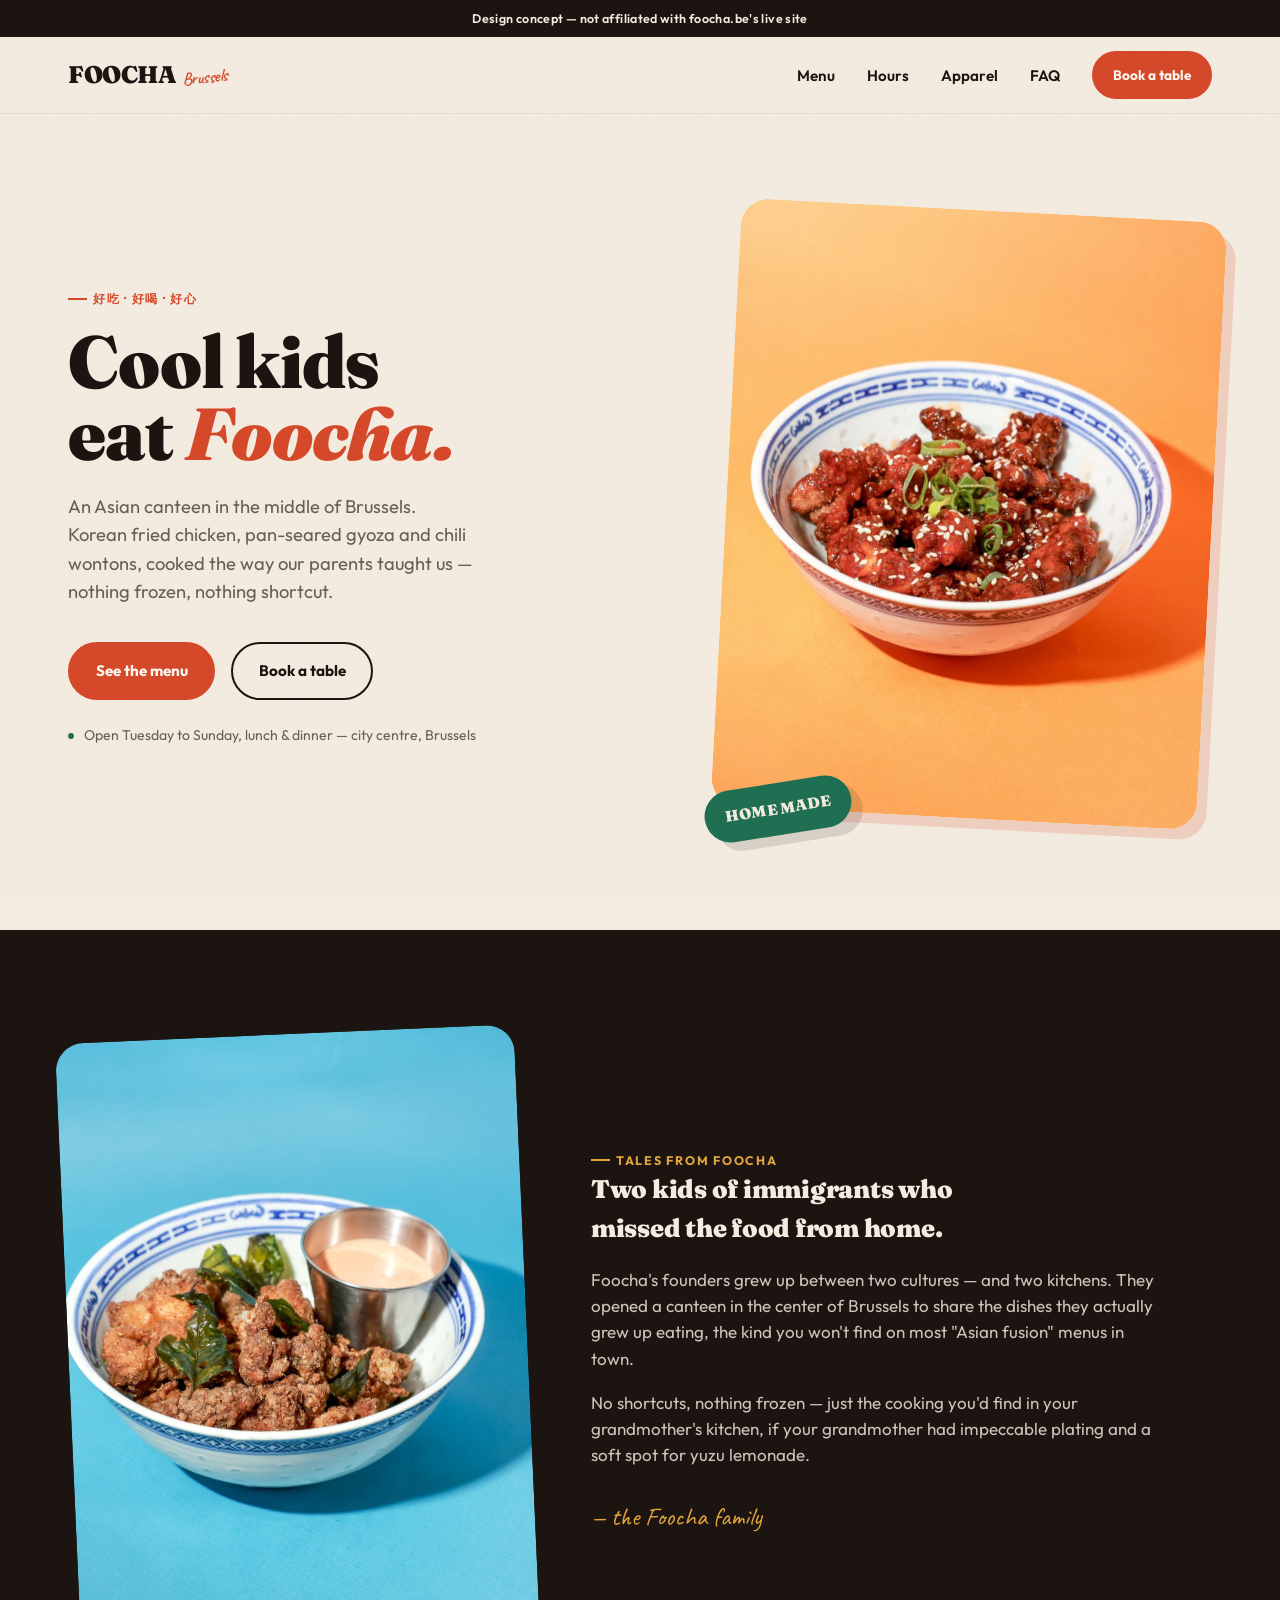
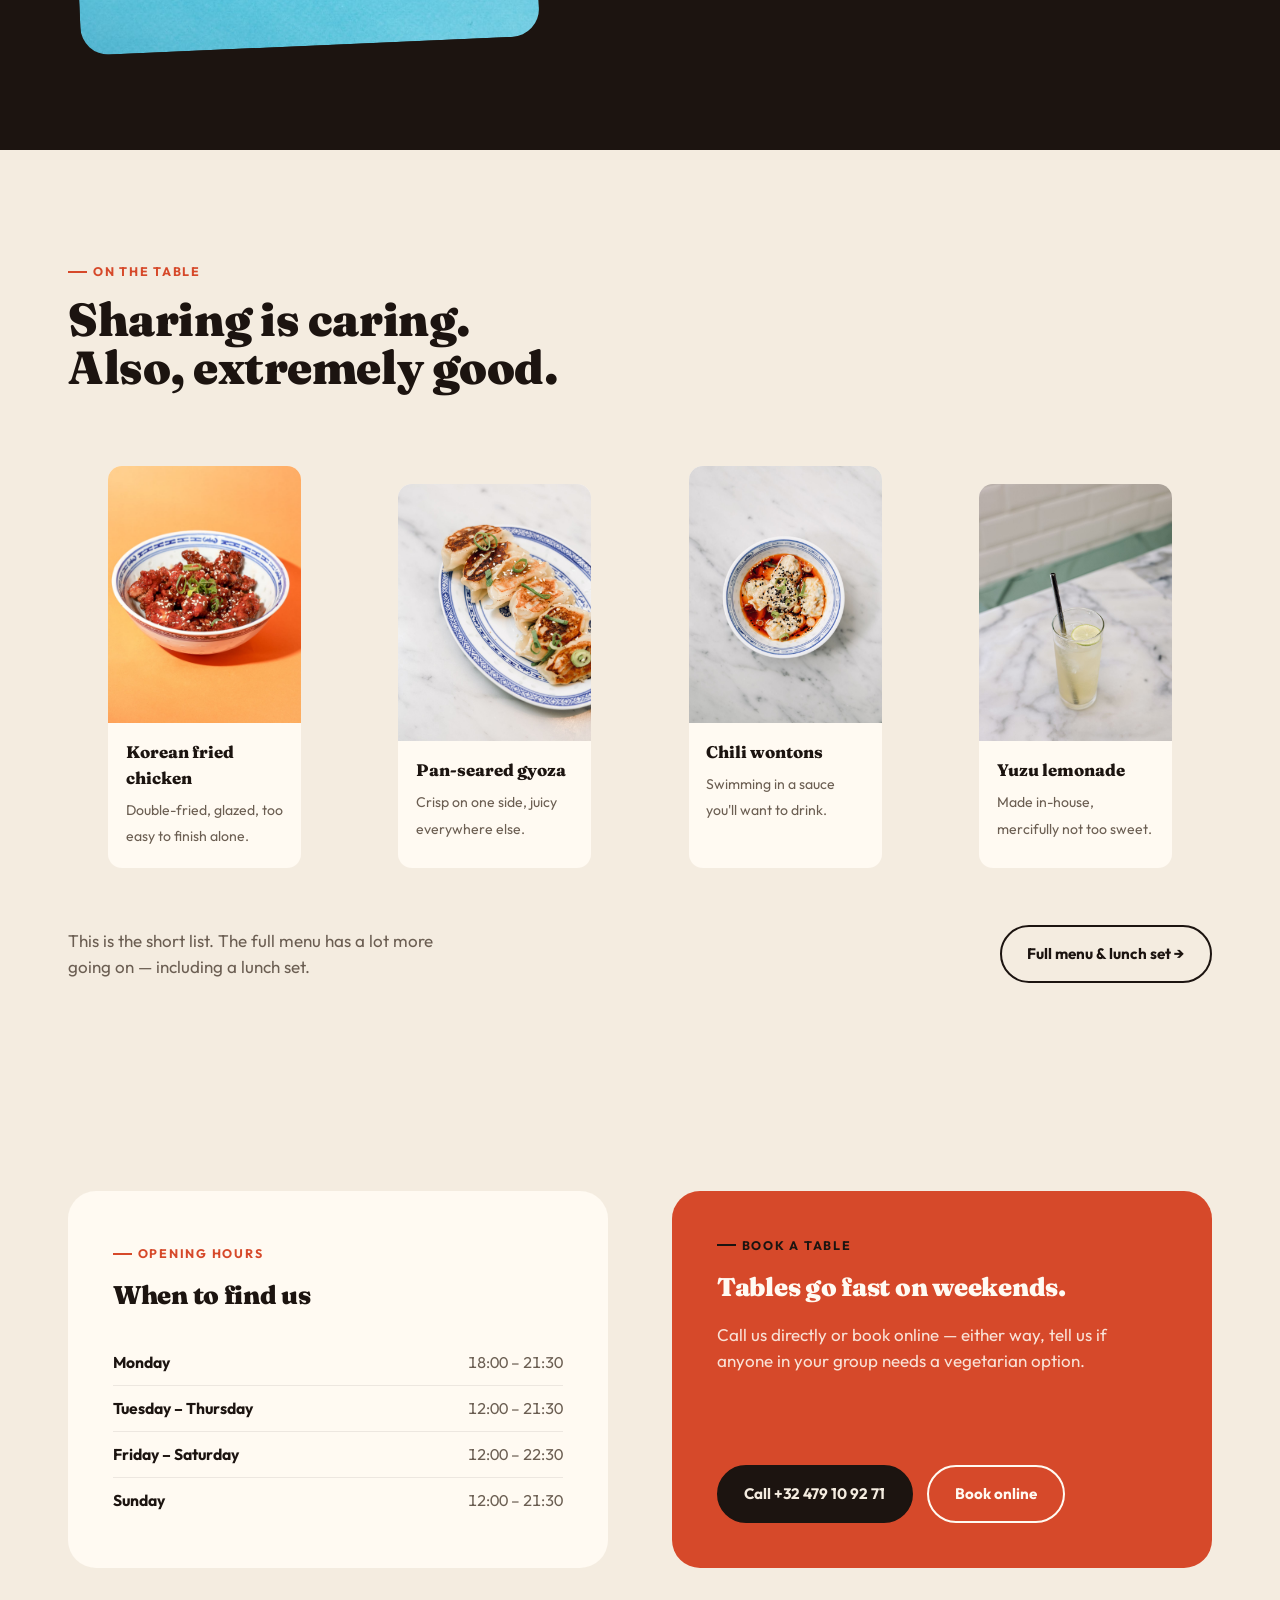
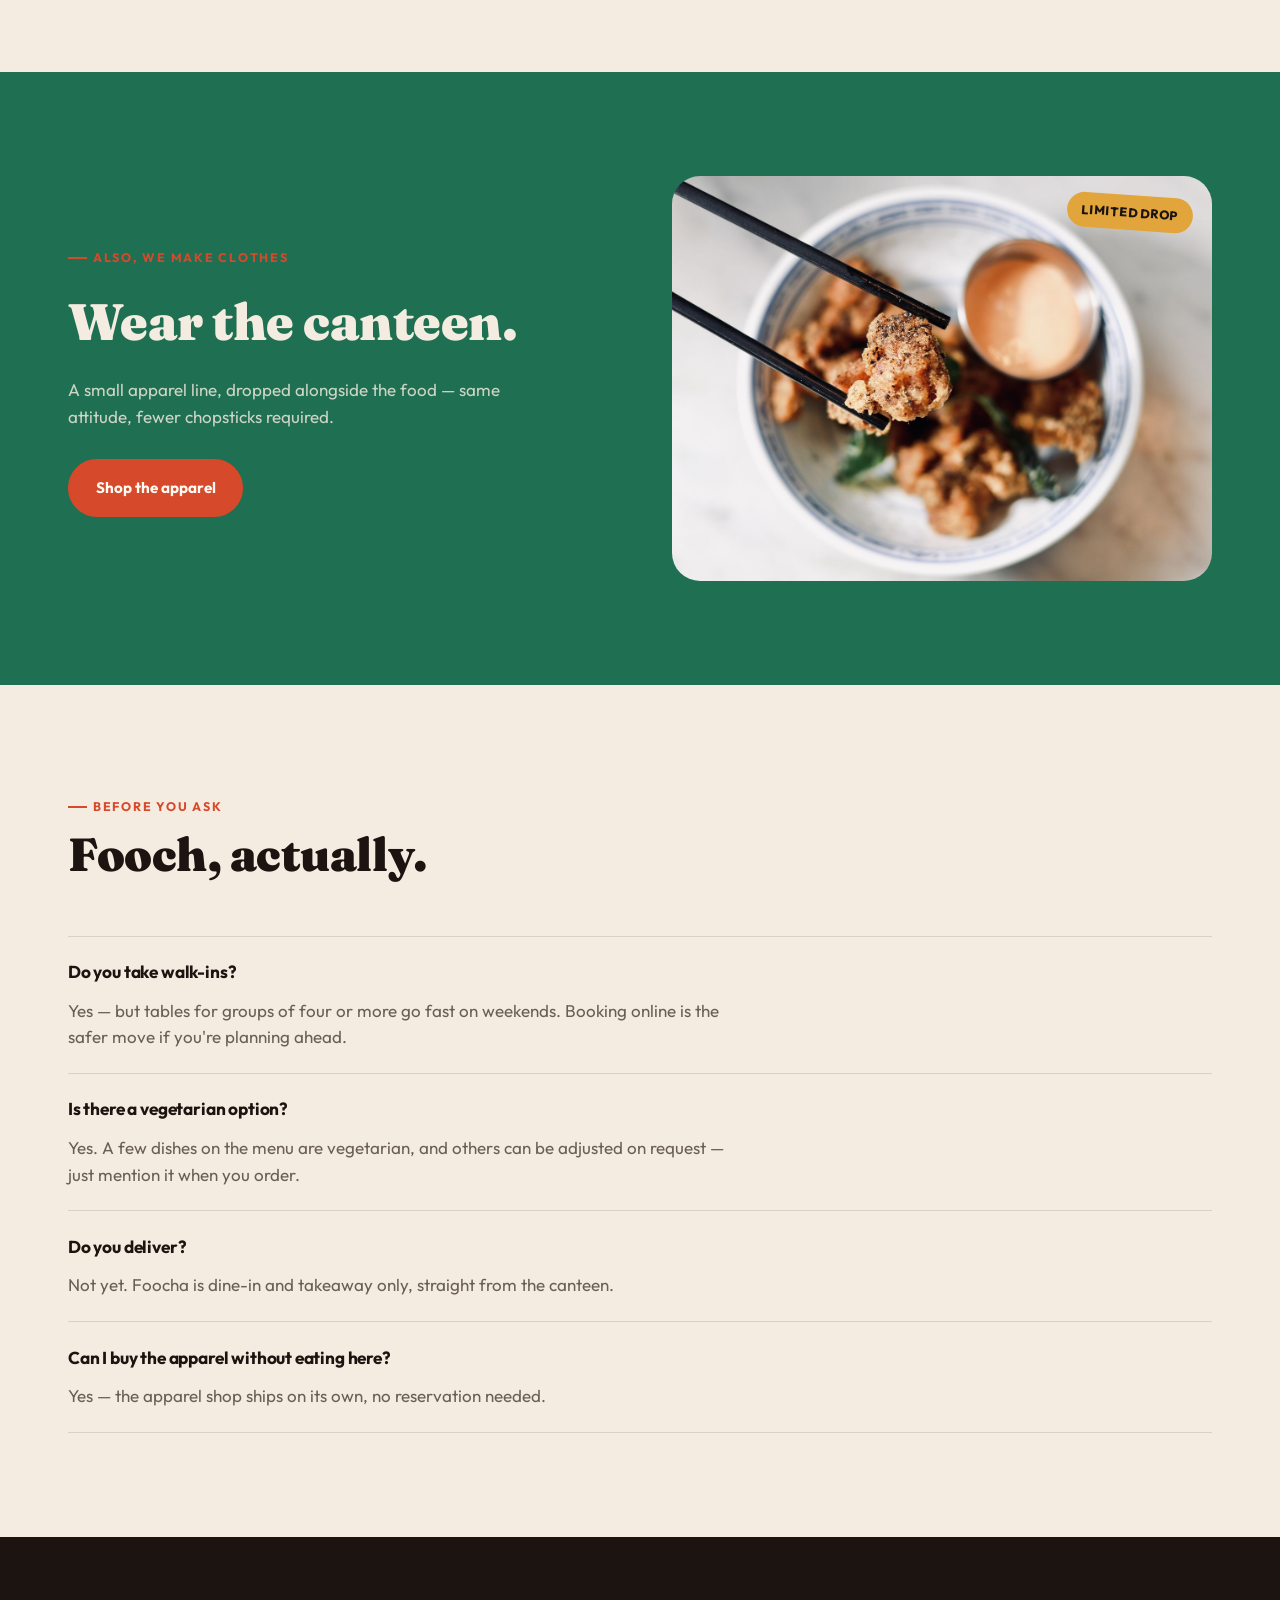
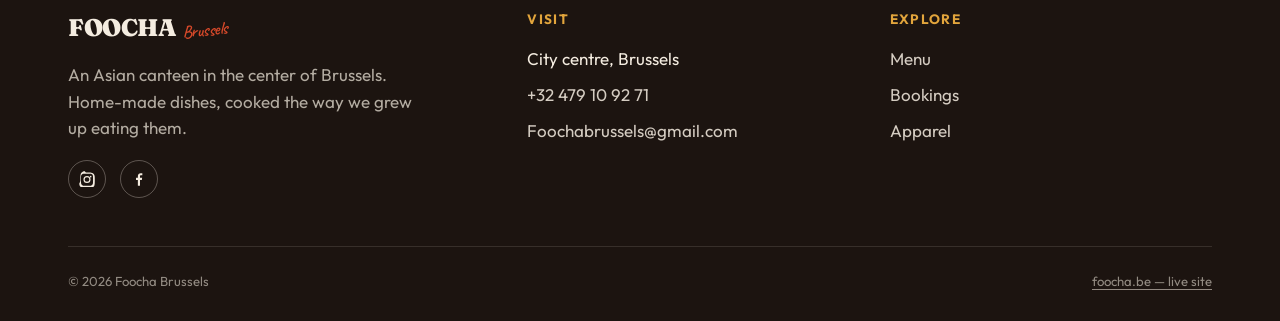
==== index.html @ 813f14e3 "Concept: redesign Foocha dans le style de Big Trouble in Chinatown Prototype statique (HTML/CSS/JS, " ====
<!doctype html>
<html lang="en">
<head>
<meta charset="utf-8">
<meta name="viewport" content="width=device-width, initial-scale=1">
<title>Foocha Brussels — Asian canteen, city centre</title>
<meta name="description" content="Foocha is an Asian canteen in the heart of Brussels: Korean fried chicken, pan-seared gyoza, chili wontons and house-made yuzu lemonade. Book a table.">
<meta property="og:title" content="Foocha Brussels — Asian canteen">
<meta property="og:description" content="Korean fried chicken, gyoza, wontons and yuzu lemonade, cooked in the middle of Brussels.">
<meta property="og:type" content="website">
<link rel="icon" href="data:image/svg+xml,%3Csvg xmlns='http://www.w3.org/2000/svg' viewBox='0 0 64 64'%3E%3Crect width='64' height='64' rx='14' fill='%23d6492a'/%3E%3Ctext x='32' y='43' font-family='Georgia,serif' font-weight='900' font-size='34' fill='%23fffaf2' text-anchor='middle'%3EF%3C/text%3E%3C/svg%3E">
<link rel="preconnect" href="https://fonts.googleapis.com">
<link rel="preconnect" href="https://fonts.gstatic.com" crossorigin>
<link href="https://fonts.googleapis.com/css2?family=Fraunces:ital,opsz,wght@0,9..144,300..900;1,9..144,300..900&family=Outfit:wght@400;500;600;700;800&family=Caveat:wght@600;700&display=swap" rel="stylesheet">
<link rel="stylesheet" href="css/styles.css">
</head>
<body>

<a class="skip-link" href="#main">Skip to content</a>

<p class="concept-bar">Design concept — not affiliated with foocha.be's live site</p>

<header class="site-header">
  <nav class="nav container" aria-label="Main">
    <a class="logo" href="#top">FOOCHA <span>Brussels</span></a>
    <ul class="nav-links" id="nav-links">
      <li><a href="https://www.foocha.be/menu">Menu</a></li>
      <li><a href="#hours">Hours</a></li>
      <li><a href="https://www.foocha.be/apparel">Apparel</a></li>
      <li><a href="#faq">FAQ</a></li>
      <li><a class="btn btn-chili btn-sm" href="https://www.foocha.be/bookings">Book a table</a></li>
    </ul>
    <button class="nav-toggle" id="nav-toggle" aria-expanded="false" aria-controls="nav-links" aria-label="Open menu">
      <span></span>
    </button>
  </nav>
</header>

<main id="main">

  <!-- HERO -->
  <section class="hero" id="top">
    <div class="container">
      <div class="hero-copy" data-reveal>
        <span class="eyebrow">好吃 · 好喝 · 好心</span>
        <h1>Cool kids eat <em>Foocha.</em></h1>
        <p class="lede">An Asian canteen in the middle of Brussels. Korean fried chicken, pan-seared gyoza and chili wontons, cooked the way our parents taught us — nothing frozen, nothing shortcut.</p>
        <div class="hero-actions">
          <a class="btn btn-chili" href="https://www.foocha.be/menu">See the menu</a>
          <a class="btn btn-outline" href="https://www.foocha.be/bookings">Book a table</a>
        </div>
        <p class="hero-meta"><span class="dot"></span> Open Tuesday to Sunday, lunch &amp; dinner — city centre, Brussels</p>
      </div>
      <div class="hero-art" data-reveal>
        <div class="frame">
          <img src="assets/dishes/fried-chicken-orange.jpg" alt="Bowl of glazed Korean fried chicken with sesame seeds and spring onion, on an orange background">
        </div>
        <span class="sticker">Home made</span>
      </div>
    </div>
  </section>

  <!-- STORY -->
  <section class="story on-ink" id="story">
    <div class="container">
      <div class="story-art" data-reveal>
        <img src="assets/dishes/gyoza-green.jpg" alt="Pan-seared gyoza dumplings on a patterned plate, on a green background" loading="lazy">
      </div>
      <div class="story-copy" data-reveal>
        <span class="eyebrow">Tales from Foocha</span>
        <h2>Two kids of immigrants who missed the food from home.</h2>
        <p>Foocha's founders grew up between two cultures — and two kitchens. They opened a canteen in the center of Brussels to share the dishes they actually grew up eating, the kind you won't find on most "Asian fusion" menus in town.</p>
        <p>No shortcuts, nothing frozen — just the cooking you'd find in your grandmother's kitchen, if your grandmother had impeccable plating and a soft spot for yuzu lemonade.</p>
        <p class="signoff">— the Foocha family</p>
      </div>
    </div>
  </section>

  <!-- MENU MOSAIC -->
  <section class="menu" id="menu">
    <div class="container">
      <div class="section-head" data-reveal>
        <span class="eyebrow">On the table</span>
        <h2>Sharing is caring. Also, extremely good.</h2>
      </div>
      <div class="menu-grid" data-reveal>
        <figure class="dish">
          <img src="assets/dishes/fried-chicken-orange.jpg" alt="Korean fried chicken glazed in a sticky sauce, topped with sesame seeds" loading="lazy">
          <figcaption>
            <span class="name">Korean fried chicken</span>
            <span class="desc">Double-fried, glazed, too easy to finish alone.</span>
          </figcaption>
        </figure>
        <figure class="dish">
          <img src="assets/dishes/gyoza-plate.jpg" alt="Five pan-seared gyoza dumplings lined up on a blue-rimmed plate" loading="lazy">
          <figcaption>
            <span class="name">Pan-seared gyoza</span>
            <span class="desc">Crisp on one side, juicy everywhere else.</span>
          </figcaption>
        </figure>
        <figure class="dish">
          <img src="assets/dishes/wontons-chili-oil.jpg" alt="Wontons swimming in red chili oil with sesame and spring onion" loading="lazy">
          <figcaption>
            <span class="name">Chili wontons</span>
            <span class="desc">Swimming in a sauce you'll want to drink.</span>
          </figcaption>
        </figure>
        <figure class="dish">
          <img src="assets/dishes/yuzu-lemonade.jpg" alt="Glass of house-made yuzu lemonade with ice and a lime wheel" loading="lazy">
          <figcaption>
            <span class="name">Yuzu lemonade</span>
            <span class="desc">Made in-house, mercifully not too sweet.</span>
          </figcaption>
        </figure>
      </div>
      <div class="menu-cta" data-reveal>
        <p>This is the short list. The full menu has a lot more going on — including a lunch set.</p>
        <a class="btn btn-outline" href="https://www.foocha.be/menu">Full menu &amp; lunch set →</a>
      </div>
    </div>
  </section>

  <!-- HOURS + BOOKING -->
  <section class="plan" id="hours">
    <div class="container">
      <div class="hours-card" data-reveal>
        <span class="eyebrow">Opening hours</span>
        <h3 style="font-size:1.6rem;margin-top:0.8rem;">When to find us</h3>
        <ul class="hours-table">
          <li><span class="day">Monday</span><span class="time">18:00 – 21:30</span></li>
          <li><span class="day">Tuesday – Thursday</span><span class="time">12:00 – 21:30</span></li>
          <li><span class="day">Friday – Saturday</span><span class="time">12:00 – 22:30</span></li>
          <li><span class="day">Sunday</span><span class="time">12:00 – 21:30</span></li>
        </ul>
      </div>
      <div class="book-card" data-reveal>
        <span class="eyebrow" style="color:var(--ink);">Book a table</span>
        <h3>Tables go fast on weekends.</h3>
        <p>Call us directly or book online — either way, tell us if anyone in your group needs a vegetarian option.</p>
        <div class="book-actions">
          <a class="btn btn-chili" href="tel:+32479109271">Call +32 479 10 92 71</a>
          <a class="btn btn-outline" href="https://www.foocha.be/bookings">Book online</a>
        </div>
      </div>
    </div>
  </section>

  <!-- MERCH -->
  <section class="merch on-jade" id="merch">
    <div class="container">
      <div data-reveal>
        <span class="eyebrow">Also, we make clothes</span>
        <h2>Wear the canteen.</h2>
        <p>A small apparel line, dropped alongside the food — same attitude, fewer chopsticks required.</p>
        <div class="merch-actions">
          <a class="btn btn-chili" href="https://www.foocha.be/apparel">Shop the apparel</a>
        </div>
      </div>
      <div class="merch-art" data-reveal>
        <img src="assets/dishes/chicken-chopsticks.jpg" alt="Close-up of fried chicken held with black chopsticks over a bowl" loading="lazy">
        <span class="tag">Limited drop</span>
      </div>
    </div>
  </section>

  <!-- FAQ -->
  <section class="faq" id="faq">
    <div class="container">
      <div class="section-head" data-reveal>
        <span class="eyebrow">Before you ask</span>
        <h2>Fooch, actually.</h2>
      </div>
      <div class="faq-list" data-reveal>
        <div class="faq-item">
          <h3>Do you take walk-ins?</h3>
          <p>Yes — but tables for groups of four or more go fast on weekends. Booking online is the safer move if you're planning ahead.</p>
        </div>
        <div class="faq-item">
          <h3>Is there a vegetarian option?</h3>
          <p>Yes. A few dishes on the menu are vegetarian, and others can be adjusted on request — just mention it when you order.</p>
        </div>
        <div class="faq-item">
          <h3>Do you deliver?</h3>
          <p>Not yet. Foocha is dine-in and takeaway only, straight from the canteen.</p>
        </div>
        <div class="faq-item">
          <h3>Can I buy the apparel without eating here?</h3>
          <p>Yes — the apparel shop ships on its own, no reservation needed.</p>
        </div>
      </div>
    </div>
  </section>

</main>

<footer class="site-footer">
  <div class="container">
    <div class="footer-top">
      <div class="footer-brand">
        <a class="logo" href="#top">FOOCHA <span>Brussels</span></a>
        <p>An Asian canteen in the center of Brussels. Home-made dishes, cooked the way we grew up eating them.</p>
        <div class="footer-social">
          <a href="https://www.foocha.be/website/social/instagram" aria-label="Foocha on Instagram">
            <svg viewBox="0 0 24 24" aria-hidden="true"><path d="M12 2.2c3.2 0 3.6 0 4.9.07 1.2.06 2.1.26 2.8.55.8.3 1.4.7 2 1.4.6.6 1 1.2 1.4 2 .3.7.5 1.6.5 2.8.1 1.3.1 1.7.1 4.9s0 3.6-.1 4.9c-.1 1.2-.3 2.1-.5 2.8-.3.8-.7 1.4-1.4 2-.6.6-1.2 1-2 1.4-.7.3-1.6.5-2.8.5-1.3.1-1.7.1-4.9.1s-3.6 0-4.9-.1c-1.2-.1-2.1-.3-2.8-.5-.8-.3-1.4-.7-2-1.4-.6-.6-1-1.2-1.4-2-.3-.7-.5-1.6-.5-2.8C2.1 15.6 2.1 15.2 2.1 12s0-3.6.1-4.9c.1-1.2.3-2.1.5-2.8.3-.8.7-1.4 1.4-2 .6-.6 1.2-1 2-1.4.7-.3 1.6-.5 2.8-.5C9.6 2.2 10 2.2 12 2.2Zm0 1.8c-3.1 0-3.5 0-4.7.07-1 .05-1.6.22-1.9.36-.5.2-.8.4-1.2.8-.4.4-.6.7-.8 1.2-.15.35-.3.9-.36 1.9C3 9.5 3 9.9 3 13s0 3.5.07 4.7c.05 1 .22 1.6.36 1.9.2.5.4.8.8 1.2.4.4.7.6 1.2.8.35.15.9.3 1.9.36 1.2.07 1.6.07 4.7.07s3.5 0 4.7-.07c1-.05 1.6-.22 1.9-.36.5-.2.8-.4 1.2-.8.4-.4.6-.7.8-1.2.15-.35.3-.9.36-1.9.07-1.2.07-1.6.07-4.7s0-3.5-.07-4.7c-.05-1-.22-1.6-.36-1.9-.2-.5-.4-.8-.8-1.2-.4-.4-.7-.6-1.2-.8-.35-.15-.9-.3-1.9-.36C15.5 4 15.1 4 12 4Zm0 3.5a5.3 5.3 0 1 1 0 10.6 5.3 5.3 0 0 1 0-10.6Zm0 1.8a3.5 3.5 0 1 0 0 7 3.5 3.5 0 0 0 0-7Zm5.5-2.1a1.24 1.24 0 1 1 0 2.48 1.24 1.24 0 0 1 0-2.48Z"/></svg>
          </a>
          <a href="https://www.foocha.be/website/social/facebook" aria-label="Foocha on Facebook">
            <svg viewBox="0 0 24 24" aria-hidden="true"><path d="M13.5 22v-8.4h2.8l.4-3.3h-3.2V8.1c0-.95.26-1.6 1.63-1.6H17V3.5c-.3-.04-1.3-.13-2.5-.13-2.5 0-4.2 1.5-4.2 4.3v2.6H7.5v3.3h2.8V22h3.2Z"/></svg>
          </a>
        </div>
      </div>
      <div class="footer-col">
        <h4>Visit</h4>
        <ul>
          <li>City centre, Brussels</li>
          <li><a href="tel:+32479109271">+32 479 10 92 71</a></li>
          <li><a href="mailto:Foochabrussels@gmail.com">Foochabrussels@gmail.com</a></li>
        </ul>
      </div>
      <div class="footer-col">
        <h4>Explore</h4>
        <ul>
          <li><a href="https://www.foocha.be/menu">Menu</a></li>
          <li><a href="https://www.foocha.be/bookings">Bookings</a></li>
          <li><a href="https://www.foocha.be/apparel">Apparel</a></li>
        </ul>
      </div>
    </div>
    <div class="footer-bottom">
      <span>© 2026 Foocha Brussels</span>
      <span><a href="https://www.foocha.be">foocha.be — live site</a></span>
    </div>
  </div>
</footer>

<script src="js/main.js"></script>
</body>
</html>
---- css/styles.css ----
/* ==========================================================================
   Foocha — design tokens
   ========================================================================== */

:root {
  --cream: #f4ece0;
  --cream-dim: #ebdfcc;
  --paper: #fffaf2;
  --ink: #1c1410;
  --ink-soft: #2b211b;
  --chili: #d6492a;
  --chili-dark: #ad3a21;
  --jade: #1f6f52;
  --jade-dark: #16503b;
  --marigold: #e2a53c;
  --sky: #3f93b8;

  --text-on-cream: var(--ink);
  --text-on-ink: var(--cream);
  --text-dim: #6b5e52;

  --font-display: "Fraunces", "Iowan Old Style", Georgia, serif;
  --font-body: "Outfit", "Segoe UI", Helvetica, Arial, sans-serif;
  --font-script: "Caveat", cursive;

  --container: 1240px;
  --radius-sm: 6px;
  --radius-md: 14px;
  --radius-lg: 28px;

  --shadow-chili: 10px 10px 0 0 rgba(214, 73, 42, 0.18);
  --shadow-ink: 10px 10px 0 0 rgba(28, 20, 16, 0.12);
}

/* ==========================================================================
   Reset
   ========================================================================== */

*, *::before, *::after { box-sizing: border-box; }

html {
  scroll-behavior: smooth;
  -webkit-text-size-adjust: 100%;
}

@media (prefers-reduced-motion: reduce) {
  html { scroll-behavior: auto; }
  *, *::before, *::after {
    animation-duration: 0.01ms !important;
    animation-iteration-count: 1 !important;
    transition-duration: 0.01ms !important;
    scroll-behavior: auto !important;
  }
}

body {
  margin: 0;
  background: var(--cream);
  color: var(--text-on-cream);
  font-family: var(--font-body);
  font-size: 17px;
  line-height: 1.55;
  -webkit-font-smoothing: antialiased;
}

img { max-width: 100%; display: block; }
a { color: inherit; }
h1, h2, h3, h4 { margin: 0; font-family: var(--font-display); font-weight: 900; letter-spacing: -0.01em; text-wrap: balance; }
p { margin: 0; }
ul { margin: 0; padding: 0; list-style: none; }
button { font: inherit; }

/* grain texture overlay */
body::before {
  content: "";
  position: fixed;
  inset: 0;
  z-index: 999;
  pointer-events: none;
  opacity: 0.045;
  mix-blend-mode: multiply;
  background-image: url("data:image/svg+xml;utf8,<svg xmlns='http://www.w3.org/2000/svg' width='180' height='180'><filter id='n'><feTurbulence type='fractalNoise' baseFrequency='0.85' numOctaves='3' stitchTiles='stitch'/></filter><rect width='100%25' height='100%25' filter='url(%23n)'/></svg>");
}

.skip-link {
  position: absolute;
  left: 1rem;
  top: -4rem;
  background: var(--ink);
  color: var(--cream);
  padding: 0.75rem 1.25rem;
  border-radius: var(--radius-sm);
  z-index: 1001;
  transition: top 0.2s ease;
  text-decoration: none;
  font-weight: 600;
}
.skip-link:focus { top: 1rem; }

:focus-visible {
  outline: 3px solid var(--chili);
  outline-offset: 3px;
}

.container {
  max-width: var(--container);
  margin-inline: auto;
  padding-inline: clamp(1.25rem, 4vw, 3rem);
}

.eyebrow {
  display: inline-flex;
  align-items: center;
  gap: 0.5em;
  font-family: var(--font-body);
  font-weight: 700;
  font-size: 0.78rem;
  letter-spacing: 0.14em;
  text-transform: uppercase;
  color: var(--chili);
}
.eyebrow::before {
  content: "";
  width: 1.5em;
  height: 2px;
  background: currentColor;
  display: inline-block;
}
section.on-ink .eyebrow,
.on-ink .eyebrow { color: var(--marigold); }

/* ==========================================================================
   Buttons
   ========================================================================== */

.btn {
  --btn-bg: var(--ink);
  --btn-fg: var(--cream);
  display: inline-flex;
  align-items: center;
  gap: 0.55em;
  padding: 0.95rem 1.6rem;
  border-radius: 999px;
  background: var(--btn-bg);
  color: var(--btn-fg);
  font-weight: 700;
  font-size: 0.95rem;
  text-decoration: none;
  border: 2px solid var(--btn-bg);
  cursor: pointer;
  transition: transform 0.18s cubic-bezier(.2,.8,.2,1), box-shadow 0.18s ease, background 0.18s ease, color 0.18s ease;
  white-space: nowrap;
}
.btn:hover { transform: translateY(-2px); box-shadow: 6px 6px 0 0 rgba(28,20,16,0.18); }
.btn:active { transform: translateY(0); box-shadow: none; }

.btn-chili { --btn-bg: var(--chili); --btn-fg: var(--paper); border-color: var(--chili); }
.btn-chili:hover { box-shadow: 6px 6px 0 0 rgba(214,73,42,0.28); }

.btn-outline {
  --btn-bg: transparent;
  --btn-fg: var(--ink);
  border-color: var(--ink);
}
.btn-outline:hover { background: var(--ink); color: var(--cream); }

.on-ink .btn-outline { --btn-fg: var(--cream); border-color: var(--cream); }
.on-ink .btn-outline:hover { background: var(--cream); color: var(--ink); }

.btn-sm { padding: 0.7rem 1.2rem; font-size: 0.85rem; }

/* ==========================================================================
   Header / nav
   ========================================================================== */

.site-header {
  position: sticky;
  top: 0;
  z-index: 100;
  background: var(--cream);
  border-bottom: 1px solid rgba(28, 20, 16, 0.08);
}

.nav {
  display: flex;
  align-items: center;
  justify-content: space-between;
  padding-block: 0.9rem;
}

.logo {
  font-family: var(--font-display);
  font-weight: 900;
  font-size: 1.5rem;
  letter-spacing: -0.02em;
  text-decoration: none;
  color: var(--ink);
  display: flex;
  align-items: baseline;
  gap: 0.35rem;
}
.logo span { color: var(--chili); font-family: var(--font-script); font-size: 1.1rem; font-weight: 600; transform: rotate(-6deg); display: inline-block; }

.nav-links {
  display: flex;
  align-items: center;
  gap: 2rem;
}
.nav-links a:not(.btn) {
  text-decoration: none;
  font-weight: 600;
  font-size: 0.95rem;
  position: relative;
  padding-bottom: 2px;
}
.nav-links a:not(.btn)::after {
  content: "";
  position: absolute;
  left: 0; right: 0; bottom: -3px;
  height: 2px;
  background: var(--chili);
  transform: scaleX(0);
  transform-origin: left;
  transition: transform 0.2s ease;
}
.nav-links a:not(.btn):hover::after { transform: scaleX(1); }

.nav-toggle {
  display: none;
  position: relative;
  z-index: 100;
  background: none;
  border: none;
  cursor: pointer;
  padding: 0.5rem;
}
.nav-toggle span, .nav-toggle span::before, .nav-toggle span::after {
  display: block;
  width: 24px;
  height: 2px;
  background: var(--ink);
  position: relative;
  transition: transform 0.2s ease, opacity 0.2s ease;
}
.nav-toggle span::before, .nav-toggle span::after { content: ""; position: absolute; left: 0; }
.nav-toggle span::before { top: -7px; }
.nav-toggle span::after { top: 7px; }

/* ==========================================================================
   Hero
   ========================================================================== */

.hero {
  padding-block: clamp(3rem, 8vw, 6rem) clamp(4rem, 10vw, 7rem);
  overflow: hidden;
}

.hero .container {
  display: grid;
  grid-template-columns: 1.1fr 0.9fr;
  gap: clamp(2rem, 5vw, 4rem);
  align-items: center;
}

.hero-copy h1 {
  font-size: clamp(2.6rem, 6vw, 4.6rem);
  line-height: 0.98;
  margin-block: 1.1rem 1.4rem;
}
.hero-copy h1 em {
  font-style: italic;
  color: var(--chili);
}

.hero-copy p.lede {
  font-size: 1.15rem;
  max-width: 34ch;
  color: var(--text-dim);
}

.hero-actions {
  display: flex;
  flex-wrap: wrap;
  gap: 1rem;
  margin-top: 2.2rem;
}

.hero-meta {
  margin-top: 1.6rem;
  font-size: 0.88rem;
  color: var(--text-dim);
  display: flex;
  align-items: center;
  gap: 0.6rem;
}
.hero-meta .dot { width: 6px; height: 6px; border-radius: 50%; background: var(--jade); display: inline-block; }

.hero-art {
  position: relative;
}
.hero-art .frame {
  position: relative;
  border-radius: var(--radius-lg);
  overflow: hidden;
  transform: rotate(3deg);
  box-shadow: var(--shadow-chili);
}
.hero-art .frame img {
  width: 100%;
  aspect-ratio: 4/5;
  object-fit: cover;
}
.hero-art .sticker {
  position: absolute;
  bottom: -18px;
  left: -22px;
  background: var(--jade);
  color: var(--cream);
  font-family: var(--font-display);
  font-weight: 900;
  font-size: 0.95rem;
  text-transform: uppercase;
  letter-spacing: 0.02em;
  padding: 0.9rem 1.3rem;
  border-radius: 999px;
  transform: rotate(-9deg);
  box-shadow: var(--shadow-ink);
}

/* ==========================================================================
   Section rhythm
   ========================================================================== */

section { padding-block: clamp(3.5rem, 9vw, 6.5rem); }
.on-ink { background: var(--ink); color: var(--text-on-ink); }
.on-jade { background: var(--jade); color: var(--cream); }

.section-head {
  max-width: 46ch;
  margin-bottom: clamp(2rem, 5vw, 3.5rem);
}
.section-head h2 {
  font-size: clamp(2rem, 4vw, 2.9rem);
  margin-top: 0.9rem;
  line-height: 1.05;
}

/* ==========================================================================
   Story section
   ========================================================================== */

.story .container {
  display: grid;
  grid-template-columns: 0.85fr 1.15fr;
  gap: clamp(2rem, 5vw, 4.5rem);
  align-items: center;
}
.story-art {
  position: relative;
}
.story-art img {
  border-radius: var(--radius-lg);
  aspect-ratio: 3/4;
  object-fit: cover;
  transform: rotate(-2.5deg);
}
.story-copy p { margin-top: 1.1rem; color: rgba(244,236,224,0.82); max-width: 52ch; }
.story-copy .signoff {
  margin-top: 1.8rem;
  font-family: var(--font-script);
  font-size: 1.6rem;
  color: var(--marigold);
}

/* ==========================================================================
   Menu mosaic
   ========================================================================== */

.menu-grid {
  display: grid;
  grid-template-columns: repeat(4, 1fr);
  gap: 1.1rem;
}
.dish {
  border-radius: var(--radius-md);
  overflow: hidden;
  position: relative;
  background: var(--paper);
  transition: transform 0.25s cubic-bezier(.2,.8,.2,1);
}
.dish:hover { transform: translateY(-6px); }
.dish img {
  width: 100%;
  aspect-ratio: 3/4;
  object-fit: cover;
}
.dish figcaption {
  padding: 1rem 1.1rem 1.2rem;
}
.dish figcaption .name {
  font-family: var(--font-display);
  font-weight: 800;
  font-size: 1.05rem;
  display: block;
  margin-bottom: 0.3rem;
}
.dish figcaption .desc {
  font-size: 0.88rem;
  color: var(--text-dim);
}
.dish:nth-child(2) { margin-top: 2.2rem; }
.dish:nth-child(4) { margin-top: 2.2rem; }

.menu-cta {
  margin-top: 2.5rem;
  display: flex;
  align-items: center;
  justify-content: space-between;
  gap: 1.5rem;
  flex-wrap: wrap;
}
.menu-cta p { color: var(--text-dim); max-width: 36ch; }

/* ==========================================================================
   Hours / booking split
   ========================================================================== */

.plan .container {
  display: grid;
  grid-template-columns: 1fr 1fr;
  gap: clamp(2rem, 5vw, 4rem);
}
.hours-card, .book-card {
  background: var(--paper);
  border-radius: var(--radius-lg);
  padding: clamp(2rem, 4vw, 2.8rem);
}
.hours-table { margin-top: 1.5rem; }
.hours-table li {
  display: flex;
  justify-content: space-between;
  padding-block: 0.65rem;
  border-bottom: 1px solid rgba(28,20,16,0.08);
  font-size: 0.98rem;
}
.hours-table li:last-child { border-bottom: none; }
.hours-table .day { font-weight: 700; }
.hours-table .time { color: var(--text-dim); font-variant-numeric: tabular-nums; }

.book-card { background: var(--chili); color: var(--paper); display: flex; flex-direction: column; }
.book-card h3 { font-size: 1.6rem; margin-top: 0.8rem; }
.book-card p { margin-top: 0.9rem; color: rgba(255,250,242,0.86); max-width: 38ch; }
.book-card .book-actions { margin-top: auto; padding-top: 2rem; display: flex; flex-wrap: wrap; gap: 0.9rem; }
.book-card .btn-outline { --btn-fg: var(--paper); border-color: var(--paper); }
.book-card .btn-outline:hover { background: var(--paper); color: var(--chili); }
.book-card .btn-chili { --btn-bg: var(--ink); --btn-fg: var(--cream); border-color: var(--ink); }

/* ==========================================================================
   Merch band
   ========================================================================== */

.merch .container {
  display: grid;
  grid-template-columns: 1fr 1fr;
  align-items: center;
  gap: clamp(2rem, 5vw, 4rem);
}
.merch h2 { font-size: clamp(2rem, 4.5vw, 3.2rem); margin-top: 0.9rem; }
.merch p { margin-top: 1rem; max-width: 40ch; color: rgba(244,236,224,0.82); }
.merch-actions { margin-top: 1.8rem; }
.merch-art {
  position: relative;
  border-radius: var(--radius-lg);
  overflow: hidden;
  transform: rotate(-2deg);
}
.merch-art img { aspect-ratio: 4/3; object-fit: cover; }
.merch-art .tag {
  position: absolute;
  top: 1.2rem;
  right: 1.2rem;
  background: var(--marigold);
  color: var(--ink);
  font-weight: 800;
  font-size: 0.78rem;
  letter-spacing: 0.06em;
  text-transform: uppercase;
  padding: 0.5rem 0.9rem;
  border-radius: 999px;
  transform: rotate(4deg);
}

/* ==========================================================================
   FAQ
   ========================================================================== */

.faq-list { margin-top: 2rem; }
.faq-item {
  border-top: 1px solid rgba(28,20,16,0.12);
  padding-block: 1.4rem;
}
.faq-item:last-child { border-bottom: 1px solid rgba(28,20,16,0.12); }
.faq-item h3 {
  font-family: var(--font-body);
  font-weight: 700;
  font-size: 1.08rem;
  margin: 0;
  display: flex;
  justify-content: space-between;
  align-items: center;
  gap: 1rem;
}
.faq-item p {
  margin-top: 0.75rem;
  color: var(--text-dim);
  max-width: 62ch;
}

/* ==========================================================================
   Footer
   ========================================================================== */

footer.site-footer {
  background: var(--ink);
  color: var(--cream);
  padding-block: clamp(3rem, 6vw, 4.5rem) 1.8rem;
}
.footer-top {
  display: grid;
  grid-template-columns: 1.3fr 1fr 1fr;
  gap: 2.5rem;
}
.footer-brand .logo { color: var(--cream); }
.footer-brand p { margin-top: 1rem; color: rgba(244,236,224,0.7); max-width: 32ch; }
.footer-col h4 {
  font-family: var(--font-body);
  font-weight: 700;
  font-size: 0.85rem;
  text-transform: uppercase;
  letter-spacing: 0.1em;
  color: var(--marigold);
  margin-bottom: 1rem;
}
.footer-col li { margin-bottom: 0.6rem; }
.footer-col a { text-decoration: none; color: rgba(244,236,224,0.85); }
.footer-col a:hover { color: var(--marigold); }
.footer-social { display: flex; gap: 0.9rem; margin-top: 1.2rem; }
.footer-social a {
  width: 38px; height: 38px;
  border-radius: 50%;
  border: 1px solid rgba(244,236,224,0.3);
  display: flex; align-items: center; justify-content: center;
  transition: background 0.2s ease, border-color 0.2s ease;
}
.footer-social a:hover { background: var(--chili); border-color: var(--chili); }
.footer-social svg { width: 16px; height: 16px; fill: currentColor; }

.footer-bottom {
  margin-top: 3rem;
  padding-top: 1.5rem;
  border-top: 1px solid rgba(244,236,224,0.12);
  display: flex;
  justify-content: space-between;
  flex-wrap: wrap;
  gap: 0.8rem;
  font-size: 0.82rem;
  color: rgba(244,236,224,0.55);
}
.footer-bottom a { text-decoration: underline; text-underline-offset: 3px; }

/* concept banner */
.concept-bar {
  margin: 0;
  background: var(--ink);
  color: var(--cream);
  font-size: 0.78rem;
  font-weight: 600;
  letter-spacing: 0.03em;
  text-align: center;
  padding: 0.55rem 1rem;
}

/* ==========================================================================
   Scroll reveal
   ========================================================================== */

[data-reveal] {
  opacity: 0;
  transform: translateY(18px);
  transition: opacity 0.6s ease, transform 0.6s cubic-bezier(.2,.8,.2,1);
}
[data-reveal].is-visible {
  opacity: 1;
  transform: translateY(0);
}

/* ==========================================================================
   Responsive
   ========================================================================== */

@media (max-width: 980px) {
  .hero .container,
  .story .container,
  .plan .container,
  .merch .container {
    grid-template-columns: 1fr;
  }
  .hero-art, .story-art, .merch-art { order: -1; max-width: 420px; }
  .menu-grid { grid-template-columns: repeat(2, 1fr); }
  .dish:nth-child(2), .dish:nth-child(4) { margin-top: 0; }
  .footer-top { grid-template-columns: 1fr 1fr; }
  .footer-brand { grid-column: 1 / -1; }
}

@media (max-width: 720px) {
  .nav-links {
    position: fixed;
    top: 0;
    right: 0;
    bottom: 0;
    left: 0;
    z-index: 90;
    background: var(--cream);
    flex-direction: column;
    align-items: flex-start;
    padding: 6.5rem clamp(1.25rem, 4vw, 3rem) 2rem;
    gap: 1.6rem;
    transform: translateY(-110%);
    transition: transform 0.3s ease;
    overflow-y: auto;
  }
  .nav-links.is-open { transform: translateY(0); }
  .nav-links a:not(.btn) { font-size: 1.1rem; }
  .nav-toggle { display: block; }
  .menu-grid { grid-template-columns: 1fr 1fr; gap: 0.8rem; }
  .footer-top { grid-template-columns: 1fr; }
  .concept-badge { left: 1.2rem; right: 1.2rem; justify-content: center; }
}
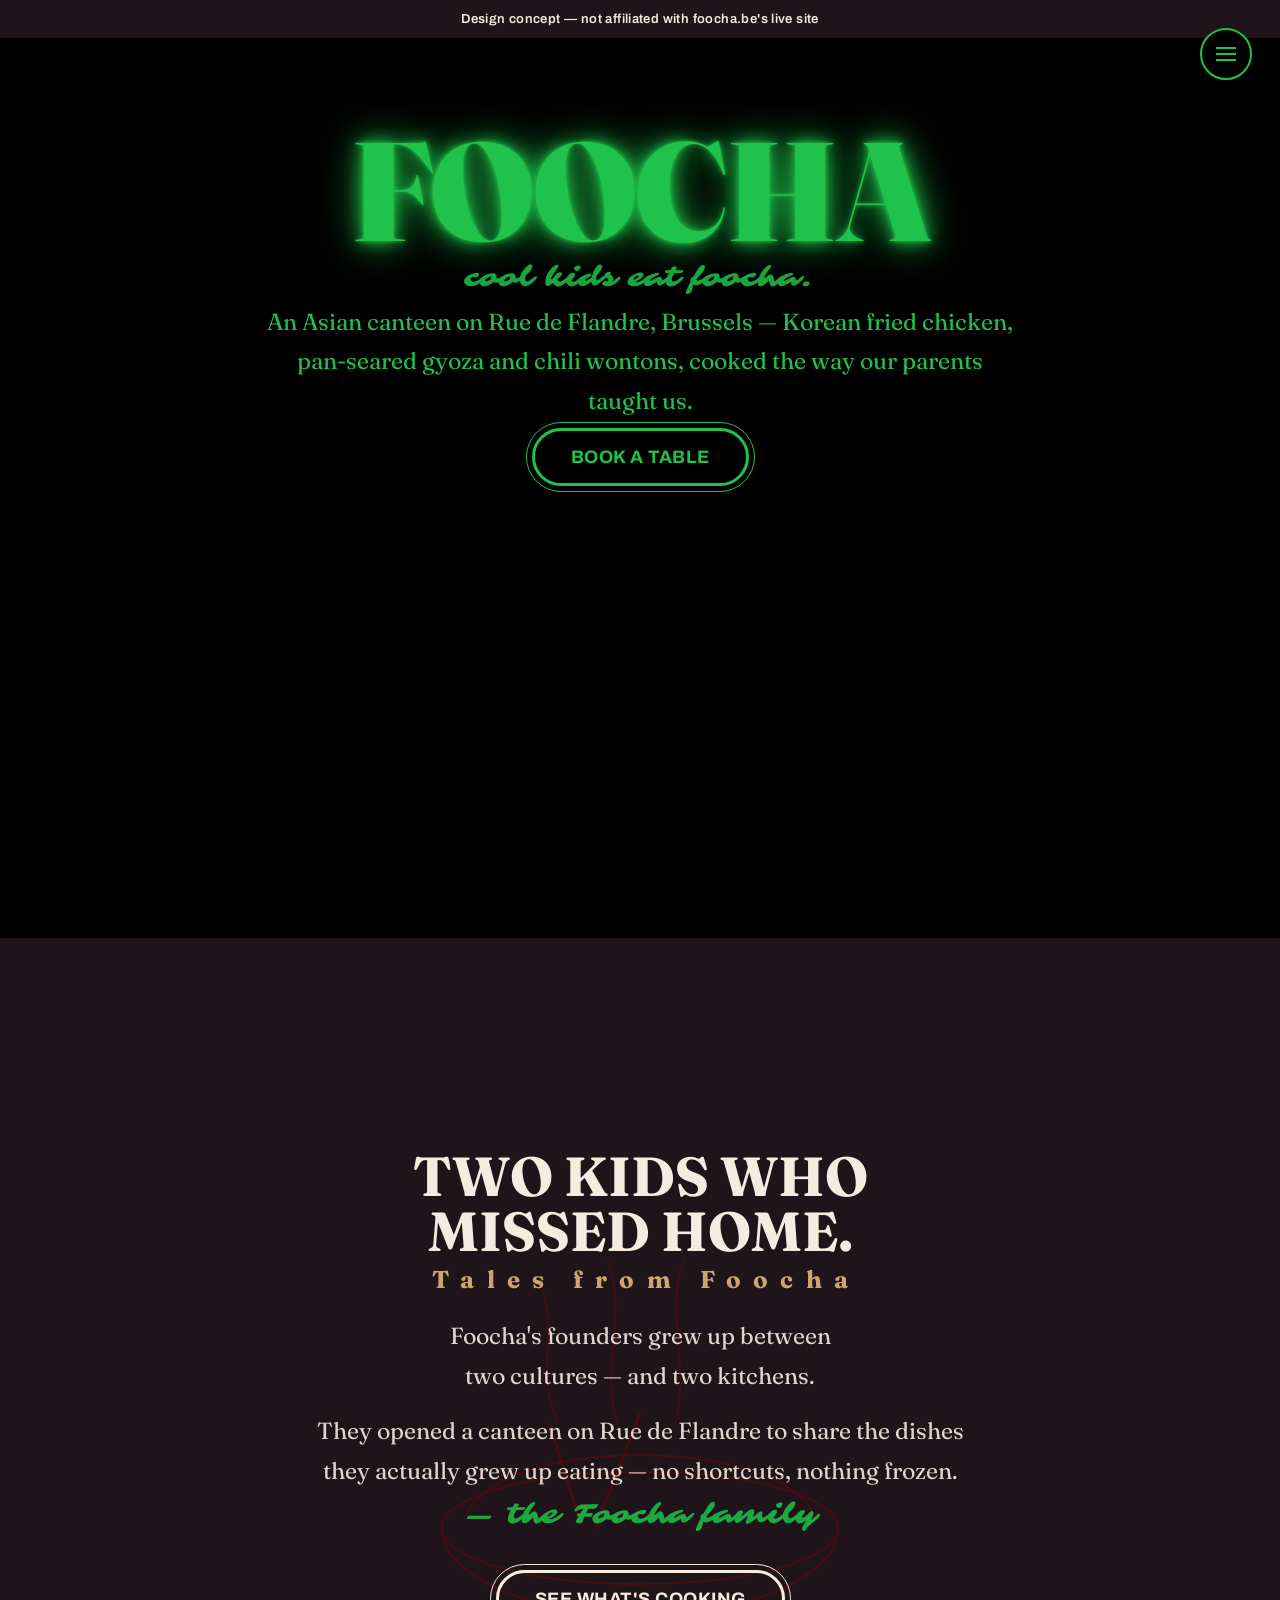
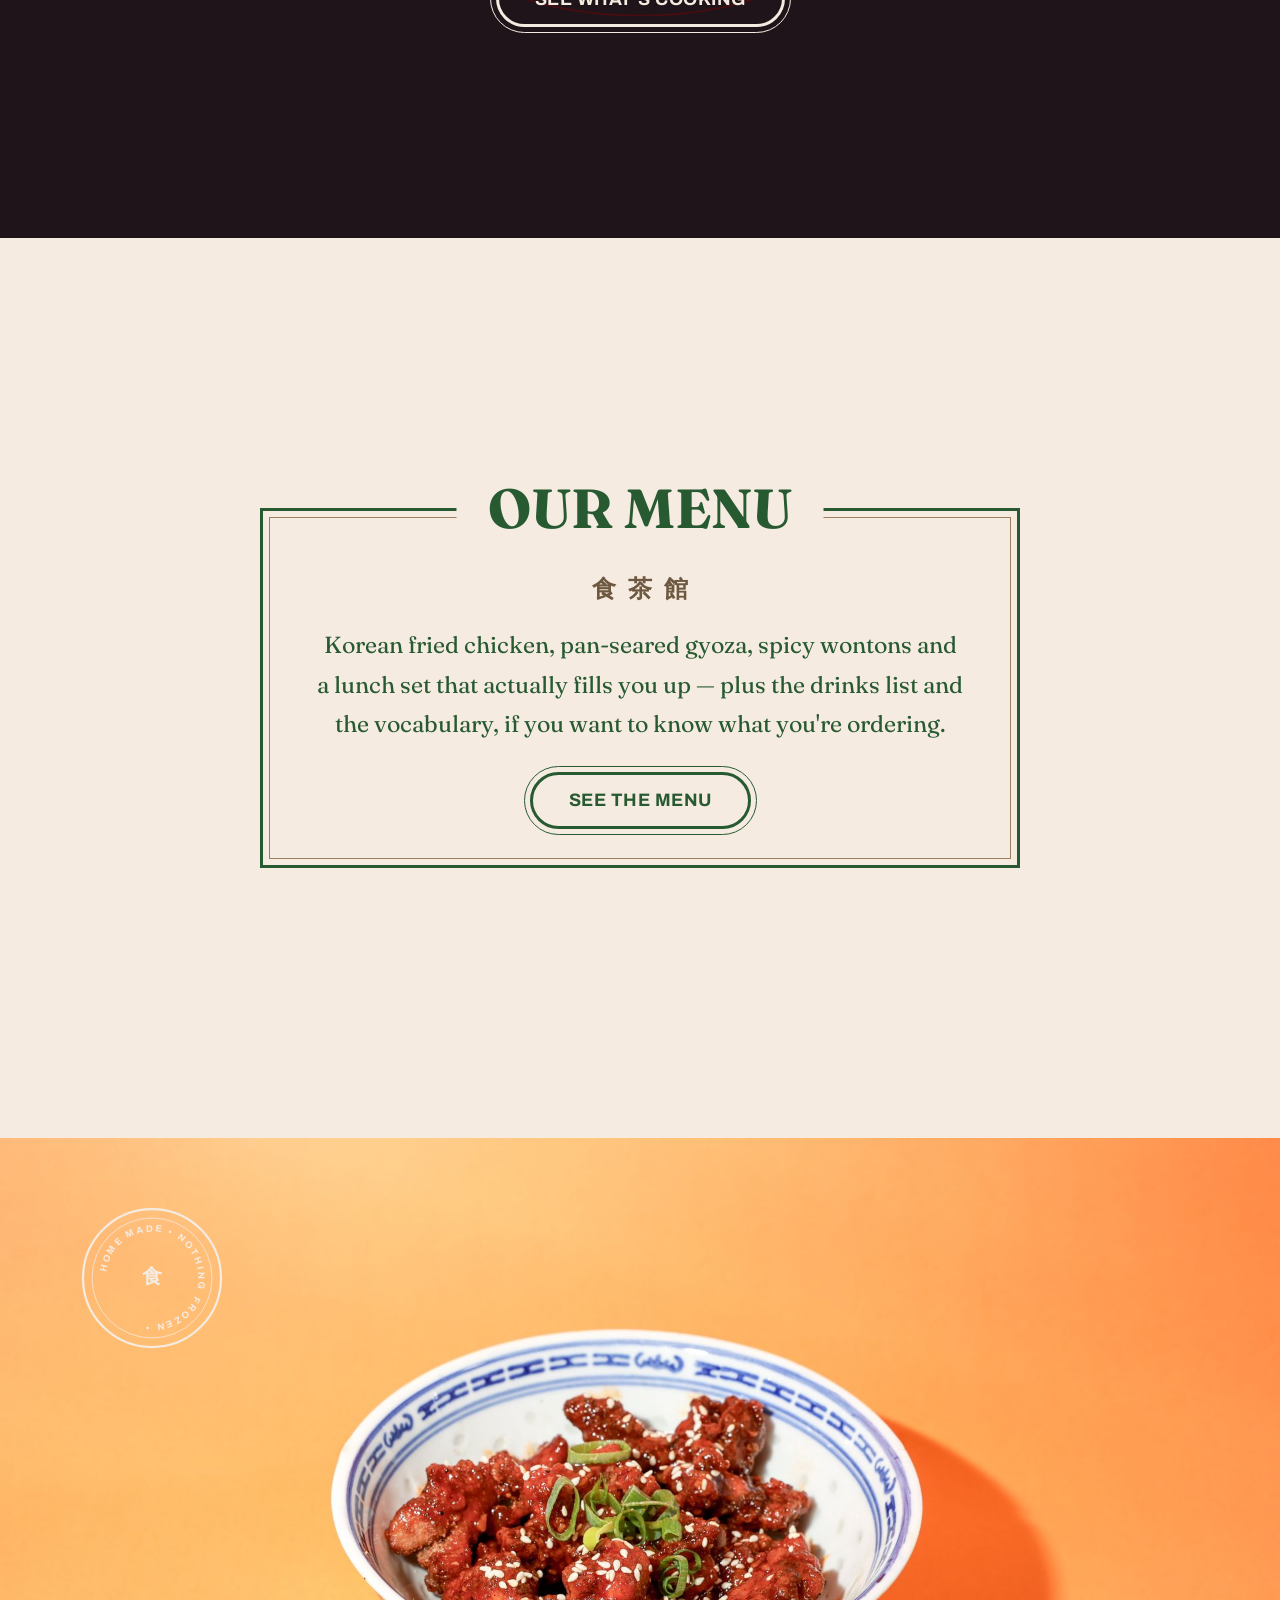
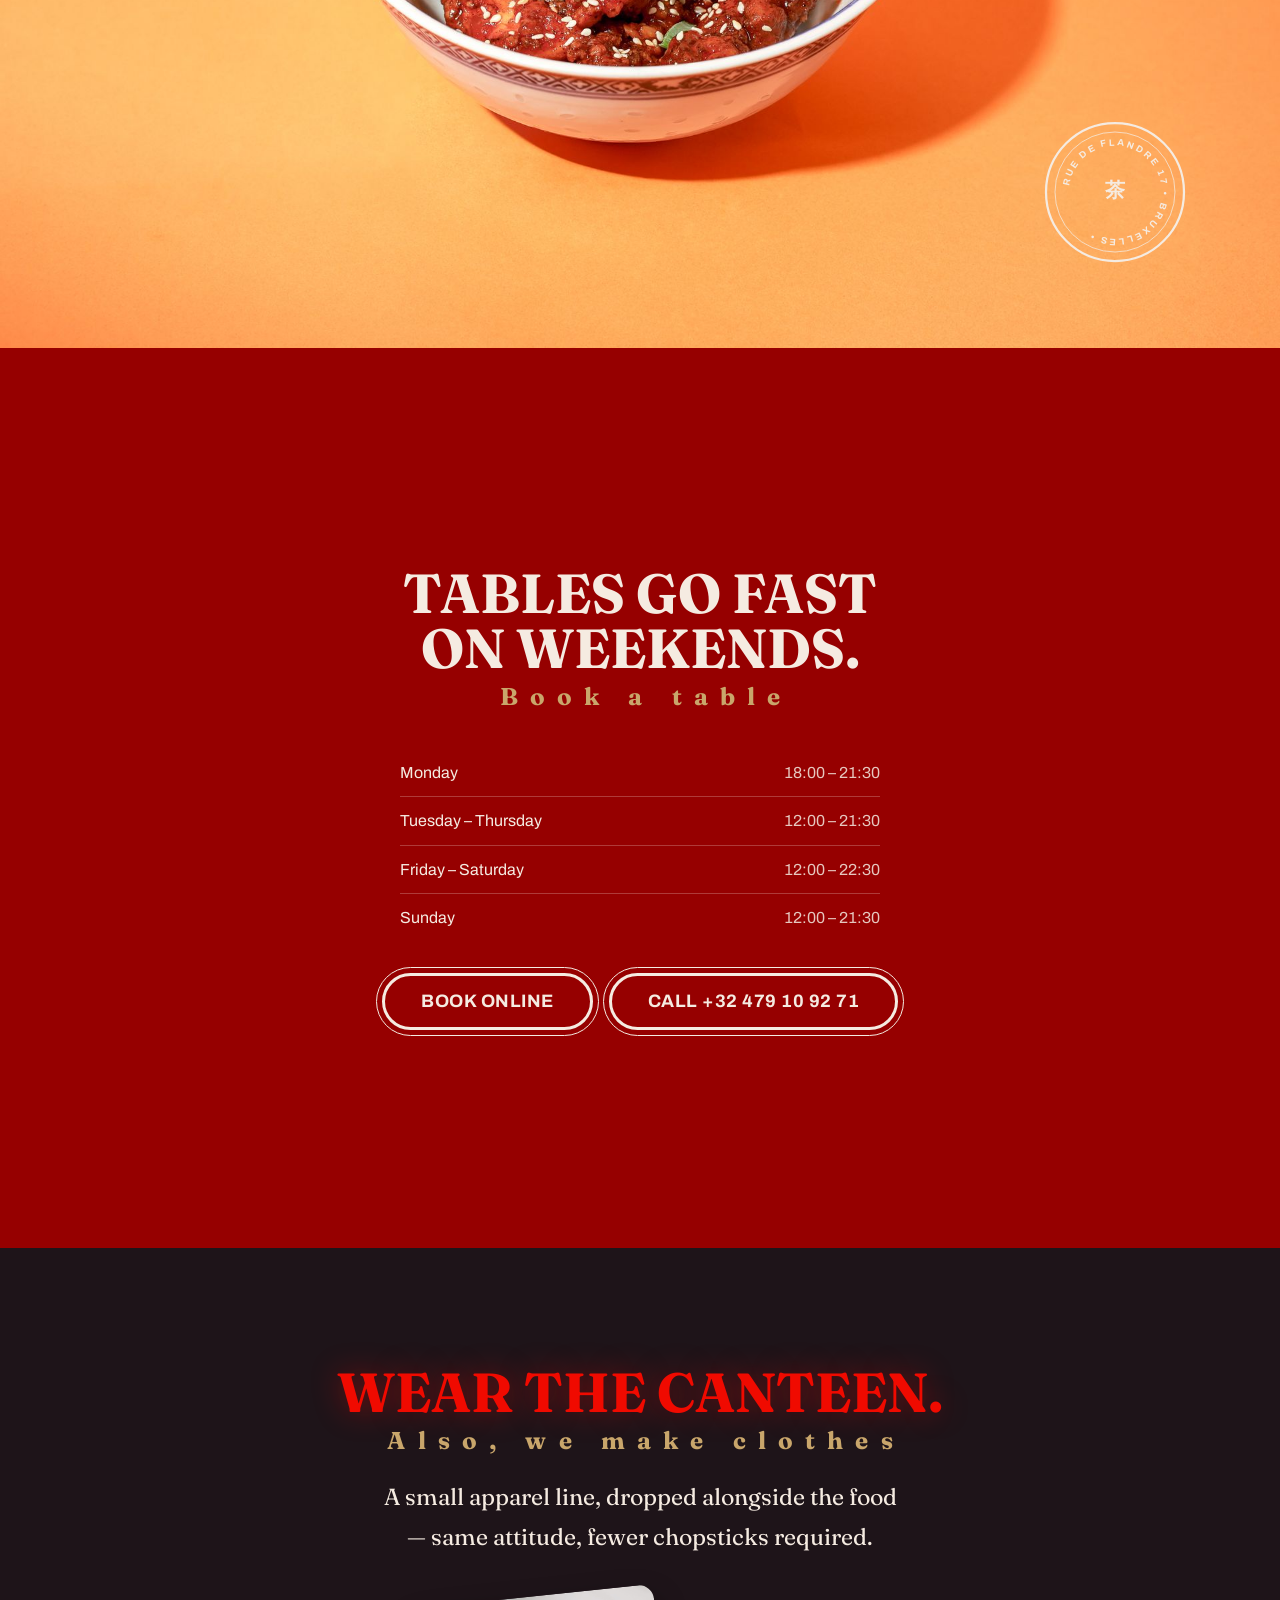
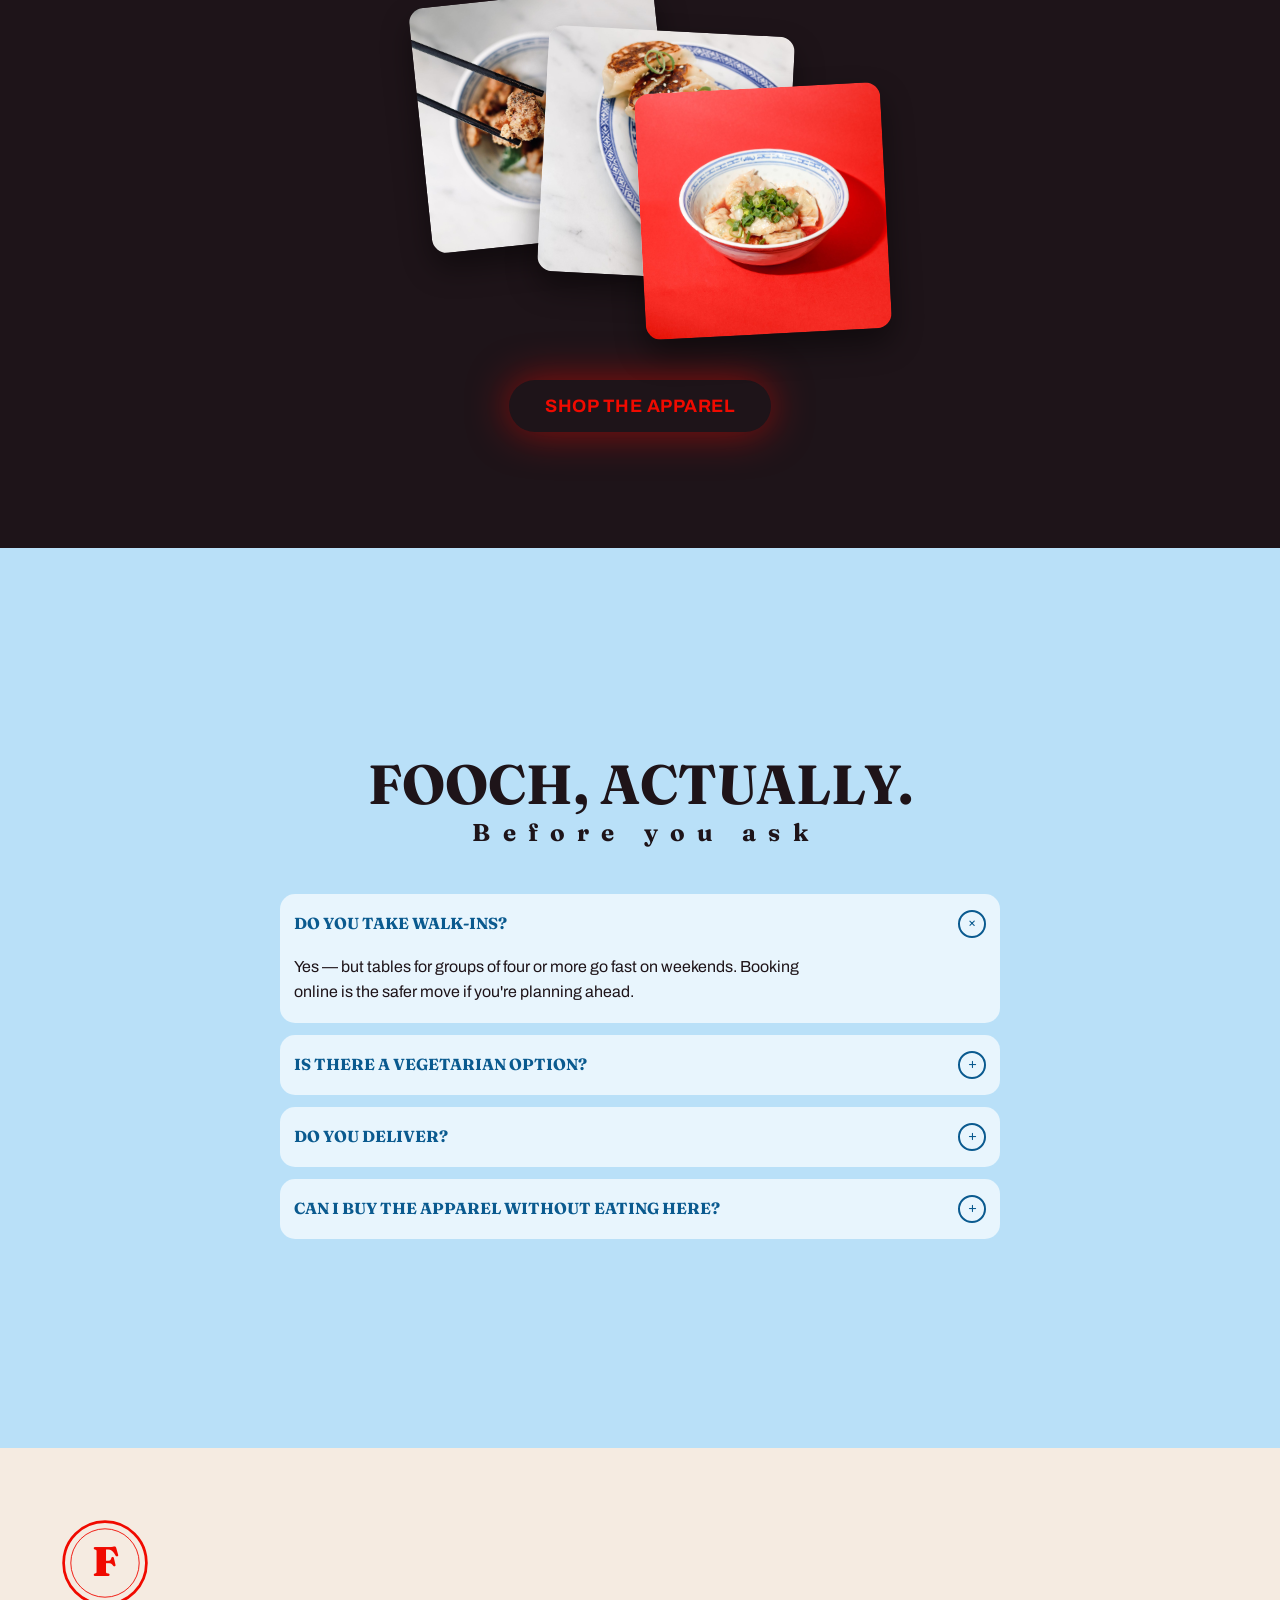
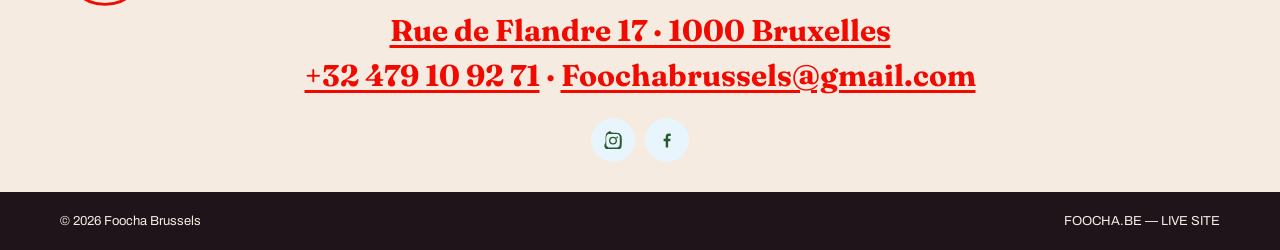
==== commit 65a78bdd: "v2 : transposition fidele du design system BTC (tokens, composants, motion) Reconstruction sur la ba" ====
--- a/index.html
+++ b/index.html
@@ -3,15 +3,16 @@
 <head>
 <meta charset="utf-8">
 <meta name="viewport" content="width=device-width, initial-scale=1">
-<title>Foocha Brussels — Asian canteen, city centre</title>
-<meta name="description" content="Foocha is an Asian canteen in the heart of Brussels: Korean fried chicken, pan-seared gyoza, chili wontons and house-made yuzu lemonade. Book a table.">
+<title>Foocha Brussels — Asian canteen, Rue de Flandre</title>
+<meta name="description" content="Foocha is an Asian canteen on Rue de Flandre, Brussels: Korean fried chicken, pan-seared gyoza, chili wontons and house-made drinks. Book a table.">
 <meta property="og:title" content="Foocha Brussels — Asian canteen">
-<meta property="og:description" content="Korean fried chicken, gyoza, wontons and yuzu lemonade, cooked in the middle of Brussels.">
+<meta property="og:description" content="Korean fried chicken, gyoza, wontons and yuzu lemonade, cooked on Rue de Flandre, Brussels.">
 <meta property="og:type" content="website">
-<link rel="icon" href="data:image/svg+xml,%3Csvg xmlns='http://www.w3.org/2000/svg' viewBox='0 0 64 64'%3E%3Crect width='64' height='64' rx='14' fill='%23d6492a'/%3E%3Ctext x='32' y='43' font-family='Georgia,serif' font-weight='900' font-size='34' fill='%23fffaf2' text-anchor='middle'%3EF%3C/text%3E%3C/svg%3E">
+<link rel="icon" href="data:image/svg+xml,%3Csvg xmlns='http://www.w3.org/2000/svg' viewBox='0 0 64 64'%3E%3Crect width='64' height='64' rx='14' fill='%23f00a00'/%3E%3Ctext x='32' y='43' font-family='Georgia,serif' font-weight='900' font-size='34' fill='%23f5ebe1' text-anchor='middle'%3EF%3C/text%3E%3C/svg%3E">
 <link rel="preconnect" href="https://fonts.googleapis.com">
 <link rel="preconnect" href="https://fonts.gstatic.com" crossorigin>
-<link href="https://fonts.googleapis.com/css2?family=Fraunces:ital,opsz,wght@0,9..144,300..900;1,9..144,300..900&family=Outfit:wght@400;500;600;700;800&family=Caveat:wght@600;700&display=swap" rel="stylesheet">
+<link href="https://fonts.googleapis.com/css2?family=Archivo:wght@400;500;600;700&family=Fraunces:ital,opsz,wght@0,9..144,300..900;1,9..144,300..900&family=Sarina&display=swap" rel="stylesheet">
+<link rel="stylesheet" href="css/tokens.css">
 <link rel="stylesheet" href="css/styles.css">
 </head>
 <body>
@@ -20,217 +21,249 @@
 
 <p class="concept-bar">Design concept — not affiliated with foocha.be's live site</p>
 
-<header class="site-header">
-  <nav class="nav container" aria-label="Main">
-    <a class="logo" href="#top">FOOCHA <span>Brussels</span></a>
-    <ul class="nav-links" id="nav-links">
-      <li><a href="https://www.foocha.be/menu">Menu</a></li>
-      <li><a href="#hours">Hours</a></li>
-      <li><a href="https://www.foocha.be/apparel">Apparel</a></li>
-      <li><a href="#faq">FAQ</a></li>
-      <li><a class="btn btn-chili btn-sm" href="https://www.foocha.be/bookings">Book a table</a></li>
-    </ul>
-    <button class="nav-toggle" id="nav-toggle" aria-expanded="false" aria-controls="nav-links" aria-label="Open menu">
-      <span></span>
-    </button>
-  </nav>
-</header>
+<button class="burger" id="nav-toggle" aria-haspopup="dialog" aria-expanded="false" aria-controls="nav-panel" aria-label="Open menu">
+  <span class="burger__bars"><span></span><span></span><span></span></span>
+</button>
 
 <main id="main">
 
-  <!-- HERO -->
-  <section class="hero" id="top">
+  <!-- 1. HERO — enseigne jour / nuit -->
+  <section class="section hero" id="top">
+    <div class="section-inner" data-reveal data-duration="900">
+      <p class="hero__wordmark neon--flicker">Foocha</p>
+      <p class="hero__tagline">cool kids eat foocha.</p>
+      <p class="hero__sub">An Asian canteen on Rue de Flandre, Brussels — Korean fried chicken, pan-seared gyoza and chili wontons, cooked the way our parents taught us.</p>
+      <div class="hero__actions">
+        <button class="btn" data-open-booking>Book a table</button>
+      </div>
+    </div>
+  </section>
+
+  <!-- 2. RÉCIT — fond ink + line-art -->
+  <section class="section section--ink story" id="story">
+    <div class="story__art" aria-hidden="true">
+      <svg viewBox="0 0 600 600" fill="none" stroke="#960000" stroke-width="1.4">
+        <ellipse cx="300" cy="420" rx="170" ry="48"/>
+        <path d="M130 420 C130 460 205 495 300 495 C395 495 470 460 470 420"/>
+        <path d="M150 410 C180 340 420 340 450 410"/>
+        <path d="M230 330 C210 290 230 250 215 210" stroke-linecap="round"/>
+        <path d="M280 330 C266 280 290 235 272 190" stroke-linecap="round"/>
+        <path d="M330 330 C344 280 320 235 338 190" stroke-linecap="round"/>
+        <path d="M250 418 L222 330" stroke-width="2.4" stroke-linecap="round"/>
+        <path d="M262 420 L300 322" stroke-width="2.4" stroke-linecap="round"/>
+      </svg>
+    </div>
+    <div class="section-inner story__content">
+      <h2 class="h2" data-reveal data-delay="100" data-duration="800">Two kids who<br>missed home.</h2>
+      <span class="kicker" data-reveal data-delay="300" data-duration="800">Tales from Foocha</span>
+      <p class="lede" data-reveal data-delay="800" data-duration="800">Foocha's founders grew up between two cultures — and two kitchens.</p>
+      <p class="lede" data-reveal data-delay="1000" data-duration="800">They opened a canteen on Rue de Flandre to share the dishes they actually grew up eating — no shortcuts, nothing frozen.</p>
+      <p class="hero__tagline" data-reveal data-delay="1400" data-duration="800">— the Foocha family</p>
+      <div data-reveal data-delay="1800" data-duration="800">
+        <a class="btn" href="#menu">See what's cooking</a>
+      </div>
+    </div>
+  </section>
+
+  <!-- 3. MENU — encadré double filet -->
+  <section class="section section--cream" id="menu">
+    <div class="section-inner">
+      <div class="frame-double">
+        <h2 class="h2 frame-double__title">Our menu</h2>
+        <span class="kicker" style="margin-top:1.2rem;">食茶館</span>
+        <p class="lede" data-reveal data-delay="250" data-duration="1250">Korean fried chicken, pan-seared gyoza, spicy wontons and a lunch set that actually fills you up — plus the drinks list and the vocabulary, if you want to know what you're ordering.</p>
+        <div data-reveal data-delay="1000" data-duration="1000">
+          <button class="btn" data-open-lightbox>See the menu</button>
+        </div>
+      </div>
+    </div>
+  </section>
+
+  <!-- 4. PHOTO PLEIN ÉCRAN + SCEAUX -->
+  <section class="section showcase">
+    <div class="showcase__media">
+      <img src="assets/dishes/fried-chicken-orange.jpg" alt="Bowl of glazed Korean fried chicken with sesame seeds and spring onion, on an orange background">
+      <div class="showcase__seal showcase__seal--1" data-reveal data-delay="0" data-duration="800" aria-hidden="true">
+        <svg viewBox="0 0 200 200">
+          <circle cx="100" cy="100" r="92" fill="none" stroke="#f5ebe1" stroke-width="3"/>
+          <circle cx="100" cy="100" r="80" fill="none" stroke="#f5ebe1" stroke-width="1"/>
+          <path id="sealPathA" d="M 100 100 m -62 0 a 62 62 0 1 1 124 0 a 62 62 0 1 1 -124 0" fill="none"/>
+          <text font-family="Archivo, sans-serif" font-weight="700" font-size="12.5" letter-spacing="3" fill="#f5ebe1">
+            <textPath href="#sealPathA" startOffset="2%">HOME MADE • NOTHING FROZEN •</textPath>
+          </text>
+          <text x="100" y="106" text-anchor="middle" font-family="Fraunces, serif" font-weight="900" font-size="26" fill="#f5ebe1">食</text>
+        </svg>
+      </div>
+      <div class="showcase__seal showcase__seal--2" data-reveal data-delay="250" data-duration="800" aria-hidden="true">
+        <svg viewBox="0 0 200 200">
+          <circle cx="100" cy="100" r="92" fill="none" stroke="#f5ebe1" stroke-width="3"/>
+          <circle cx="100" cy="100" r="80" fill="none" stroke="#f5ebe1" stroke-width="1"/>
+          <path id="sealPathB" d="M 100 100 m -62 0 a 62 62 0 1 1 124 0 a 62 62 0 1 1 -124 0" fill="none"/>
+          <text font-family="Archivo, sans-serif" font-weight="700" font-size="12.5" letter-spacing="3" fill="#f5ebe1">
+            <textPath href="#sealPathB" startOffset="2%">RUE DE FLANDRE 17 • BRUXELLES •</textPath>
+          </text>
+          <text x="100" y="106" text-anchor="middle" font-family="Fraunces, serif" font-weight="900" font-size="26" fill="#f5ebe1">茶</text>
+        </svg>
+      </div>
+    </div>
+  </section>
+
+  <!-- 5. RÉSERVATION — fond blood -->
+  <section class="section section--blood" id="reserve">
+    <div class="section-inner">
+      <h2 class="h2">Tables go fast<br>on weekends.</h2>
+      <span class="kicker">Book a table</span>
+      <ul class="reserve__hours">
+        <li><span>Monday</span><span class="time">18:00 – 21:30</span></li>
+        <li><span>Tuesday – Thursday</span><span class="time">12:00 – 21:30</span></li>
+        <li><span>Friday – Saturday</span><span class="time">12:00 – 22:30</span></li>
+        <li><span>Sunday</span><span class="time">12:00 – 21:30</span></li>
+      </ul>
+      <div class="reserve__actions">
+        <button class="btn" data-open-booking>Book online</button>
+        <a class="btn" href="tel:+32479109271">Call +32 479 10 92 71</a>
+      </div>
+    </div>
+  </section>
+
+  <!-- 6. APPAREL — CTA secondaire néon -->
+  <section class="section section--ink merch">
+    <div class="section-inner">
+      <h2 class="h2">Wear the canteen.</h2>
+      <span class="kicker">Also, we make clothes</span>
+      <p class="lede" data-reveal data-delay="0" data-duration="600">A small apparel line, dropped alongside the food — same attitude, fewer chopsticks required.</p>
+      <div class="merch__visual" aria-hidden="true">
+        <img src="assets/dishes/chicken-chopsticks.jpg" alt="">
+        <img src="assets/dishes/gyoza-plate.jpg" alt="">
+        <img src="assets/dishes/dumplings-blue.jpg" alt="">
+      </div>
+      <div data-reveal data-delay="250" data-duration="600">
+        <a class="btn btn--neon" href="https://www.foocha.be/apparel">Shop the apparel</a>
+      </div>
+    </div>
+  </section>
+
+  <!-- 7. FAQ — accordéon -->
+  <section class="section section--sky" id="faq">
+    <div class="section-inner">
+      <h2 class="h2">Fooch, actually.</h2>
+      <span class="kicker" style="color:var(--c-ink);">Before you ask</span>
+      <div class="faq-list">
+        <div class="faq-item">
+          <button class="faq-item__q" aria-expanded="true">
+            Do you take walk-ins?
+            <span class="faq-item__icon" aria-hidden="true">+</span>
+          </button>
+          <div class="faq-item__panel"><div class="faq-item__panel-inner">
+            <p class="faq-item__a">Yes — but tables for groups of four or more go fast on weekends. Booking online is the safer move if you're planning ahead.</p>
+          </div></div>
+        </div>
+        <div class="faq-item">
+          <button class="faq-item__q" aria-expanded="false">
+            Is there a vegetarian option?
+            <span class="faq-item__icon" aria-hidden="true">+</span>
+          </button>
+          <div class="faq-item__panel"><div class="faq-item__panel-inner">
+            <p class="faq-item__a">Yes. A few dishes on the menu are vegetarian, and others can be adjusted on request — just mention it when you order.</p>
+          </div></div>
+        </div>
+        <div class="faq-item">
+          <button class="faq-item__q" aria-expanded="false">
+            Do you deliver?
+            <span class="faq-item__icon" aria-hidden="true">+</span>
+          </button>
+          <div class="faq-item__panel"><div class="faq-item__panel-inner">
+            <p class="faq-item__a">Not yet. Foocha is dine-in and takeaway only, straight from the canteen.</p>
+          </div></div>
+        </div>
+        <div class="faq-item">
+          <button class="faq-item__q" aria-expanded="false">
+            Can I buy the apparel without eating here?
+            <span class="faq-item__icon" aria-hidden="true">+</span>
+          </button>
+          <div class="faq-item__panel"><div class="faq-item__panel-inner">
+            <p class="faq-item__a">Yes — the apparel shop ships on its own, no reservation needed.</p>
+          </div></div>
+        </div>
+      </div>
+    </div>
+  </section>
+
+</main>
+
+<!-- 8. FOOTER — emblème -->
+<footer class="site-footer">
+  <div class="footer-top container">
+    <div class="footer-emblem" aria-hidden="true">
+      <svg viewBox="0 0 100 100">
+        <circle cx="50" cy="50" r="46" fill="none" stroke="#f00a00" stroke-width="3"/>
+        <circle cx="50" cy="50" r="38" fill="none" stroke="#f00a00" stroke-width="1"/>
+        <text x="50" y="64" text-anchor="middle" font-family="Fraunces, serif" font-weight="900" font-size="46" fill="#f00a00">F</text>
+      </svg>
+    </div>
+    <p class="footer-address">
+      <a href="https://maps.google.com/?q=Rue+de+Flandre+17,+1000+Bruxelles">Rue de Flandre 17 · 1000 Bruxelles</a><br>
+      <a href="tel:+32479109271">+32 479 10 92 71</a> · <a href="mailto:Foochabrussels@gmail.com">Foochabrussels@gmail.com</a>
+    </p>
+    <div class="footer-social">
+      <a href="https://www.foocha.be/website/social/instagram" aria-label="Foocha on Instagram">
+        <svg viewBox="0 0 24 24" aria-hidden="true"><path d="M12 2.2c3.2 0 3.6 0 4.9.07 1.2.06 2.1.26 2.8.55.8.3 1.4.7 2 1.4.6.6 1 1.2 1.4 2 .3.7.5 1.6.5 2.8.1 1.3.1 1.7.1 4.9s0 3.6-.1 4.9c-.1 1.2-.3 2.1-.5 2.8-.3.8-.7 1.4-1.4 2-.6.6-1.2 1-2 1.4-.7.3-1.6.5-2.8.5-1.3.1-1.7.1-4.9.1s-3.6 0-4.9-.1c-1.2-.1-2.1-.3-2.8-.5-.8-.3-1.4-.7-2-1.4-.6-.6-1-1.2-1.4-2-.3-.7-.5-1.6-.5-2.8C2.1 15.6 2.1 15.2 2.1 12s0-3.6.1-4.9c.1-1.2.3-2.1.5-2.8.3-.8.7-1.4 1.4-2 .6-.6 1.2-1 2-1.4.7-.3 1.6-.5 2.8-.5C9.6 2.2 10 2.2 12 2.2Zm0 1.8c-3.1 0-3.5 0-4.7.07-1 .05-1.6.22-1.9.36-.5.2-.8.4-1.2.8-.4.4-.6.7-.8 1.2-.15.35-.3.9-.36 1.9C3 9.5 3 9.9 3 13s0 3.5.07 4.7c.05 1 .22 1.6.36 1.9.2.5.4.8.8 1.2.4.4.7.6 1.2.8.35.15.9.3 1.9.36 1.2.07 1.6.07 4.7.07s3.5 0 4.7-.07c1-.05 1.6-.22 1.9-.36.5-.2.8-.4 1.2-.8.4-.4.6-.7.8-1.2.15-.35.3-.9.36-1.9.07-1.2.07-1.6.07-4.7s0-3.5-.07-4.7c-.05-1-.22-1.6-.36-1.9-.2-.5-.4-.8-.8-1.2-.4-.4-.7-.6-1.2-.8-.35-.15-.9-.3-1.9-.36C15.5 4 15.1 4 12 4Zm0 3.5a5.3 5.3 0 1 1 0 10.6 5.3 5.3 0 0 1 0-10.6Zm0 1.8a3.5 3.5 0 1 0 0 7 3.5 3.5 0 0 0 0-7Zm5.5-2.1a1.24 1.24 0 1 1 0 2.48 1.24 1.24 0 0 1 0-2.48Z"/></svg>
+      </a>
+      <a href="https://www.foocha.be/website/social/facebook" aria-label="Foocha on Facebook">
+        <svg viewBox="0 0 24 24" aria-hidden="true"><path d="M13.5 22v-8.4h2.8l.4-3.3h-3.2V8.1c0-.95.26-1.6 1.63-1.6H17V3.5c-.3-.04-1.3-.13-2.5-.13-2.5 0-4.2 1.5-4.2 4.3v2.6H7.5v3.3h2.8V22h3.2Z"/></svg>
+      </a>
+    </div>
+  </div>
+  <div class="footer-bottom">
     <div class="container">
-      <div class="hero-copy" data-reveal>
-        <span class="eyebrow">好吃 · 好喝 · 好心</span>
-        <h1>Cool kids eat <em>Foocha.</em></h1>
-        <p class="lede">An Asian canteen in the middle of Brussels. Korean fried chicken, pan-seared gyoza and chili wontons, cooked the way our parents taught us — nothing frozen, nothing shortcut.</p>
-        <div class="hero-actions">
-          <a class="btn btn-chili" href="https://www.foocha.be/menu">See the menu</a>
-          <a class="btn btn-outline" href="https://www.foocha.be/bookings">Book a table</a>
-        </div>
-        <p class="hero-meta"><span class="dot"></span> Open Tuesday to Sunday, lunch &amp; dinner — city centre, Brussels</p>
-      </div>
-      <div class="hero-art" data-reveal>
-        <div class="frame">
-          <img src="assets/dishes/fried-chicken-orange.jpg" alt="Bowl of glazed Korean fried chicken with sesame seeds and spring onion, on an orange background">
-        </div>
-        <span class="sticker">Home made</span>
-      </div>
-    </div>
-  </section>
-
-  <!-- STORY -->
-  <section class="story on-ink" id="story">
-    <div class="container">
-      <div class="story-art" data-reveal>
-        <img src="assets/dishes/gyoza-green.jpg" alt="Pan-seared gyoza dumplings on a patterned plate, on a green background" loading="lazy">
-      </div>
-      <div class="story-copy" data-reveal>
-        <span class="eyebrow">Tales from Foocha</span>
-        <h2>Two kids of immigrants who missed the food from home.</h2>
-        <p>Foocha's founders grew up between two cultures — and two kitchens. They opened a canteen in the center of Brussels to share the dishes they actually grew up eating, the kind you won't find on most "Asian fusion" menus in town.</p>
-        <p>No shortcuts, nothing frozen — just the cooking you'd find in your grandmother's kitchen, if your grandmother had impeccable plating and a soft spot for yuzu lemonade.</p>
-        <p class="signoff">— the Foocha family</p>
-      </div>
-    </div>
-  </section>
-
-  <!-- MENU MOSAIC -->
-  <section class="menu" id="menu">
-    <div class="container">
-      <div class="section-head" data-reveal>
-        <span class="eyebrow">On the table</span>
-        <h2>Sharing is caring. Also, extremely good.</h2>
-      </div>
-      <div class="menu-grid" data-reveal>
-        <figure class="dish">
-          <img src="assets/dishes/fried-chicken-orange.jpg" alt="Korean fried chicken glazed in a sticky sauce, topped with sesame seeds" loading="lazy">
-          <figcaption>
-            <span class="name">Korean fried chicken</span>
-            <span class="desc">Double-fried, glazed, too easy to finish alone.</span>
-          </figcaption>
-        </figure>
-        <figure class="dish">
-          <img src="assets/dishes/gyoza-plate.jpg" alt="Five pan-seared gyoza dumplings lined up on a blue-rimmed plate" loading="lazy">
-          <figcaption>
-            <span class="name">Pan-seared gyoza</span>
-            <span class="desc">Crisp on one side, juicy everywhere else.</span>
-          </figcaption>
-        </figure>
-        <figure class="dish">
-          <img src="assets/dishes/wontons-chili-oil.jpg" alt="Wontons swimming in red chili oil with sesame and spring onion" loading="lazy">
-          <figcaption>
-            <span class="name">Chili wontons</span>
-            <span class="desc">Swimming in a sauce you'll want to drink.</span>
-          </figcaption>
-        </figure>
-        <figure class="dish">
-          <img src="assets/dishes/yuzu-lemonade.jpg" alt="Glass of house-made yuzu lemonade with ice and a lime wheel" loading="lazy">
-          <figcaption>
-            <span class="name">Yuzu lemonade</span>
-            <span class="desc">Made in-house, mercifully not too sweet.</span>
-          </figcaption>
-        </figure>
-      </div>
-      <div class="menu-cta" data-reveal>
-        <p>This is the short list. The full menu has a lot more going on — including a lunch set.</p>
-        <a class="btn btn-outline" href="https://www.foocha.be/menu">Full menu &amp; lunch set →</a>
-      </div>
-    </div>
-  </section>
-
-  <!-- HOURS + BOOKING -->
-  <section class="plan" id="hours">
-    <div class="container">
-      <div class="hours-card" data-reveal>
-        <span class="eyebrow">Opening hours</span>
-        <h3 style="font-size:1.6rem;margin-top:0.8rem;">When to find us</h3>
-        <ul class="hours-table">
-          <li><span class="day">Monday</span><span class="time">18:00 – 21:30</span></li>
-          <li><span class="day">Tuesday – Thursday</span><span class="time">12:00 – 21:30</span></li>
-          <li><span class="day">Friday – Saturday</span><span class="time">12:00 – 22:30</span></li>
-          <li><span class="day">Sunday</span><span class="time">12:00 – 21:30</span></li>
-        </ul>
-      </div>
-      <div class="book-card" data-reveal>
-        <span class="eyebrow" style="color:var(--ink);">Book a table</span>
-        <h3>Tables go fast on weekends.</h3>
-        <p>Call us directly or book online — either way, tell us if anyone in your group needs a vegetarian option.</p>
-        <div class="book-actions">
-          <a class="btn btn-chili" href="tel:+32479109271">Call +32 479 10 92 71</a>
-          <a class="btn btn-outline" href="https://www.foocha.be/bookings">Book online</a>
-        </div>
-      </div>
-    </div>
-  </section>
-
-  <!-- MERCH -->
-  <section class="merch on-jade" id="merch">
-    <div class="container">
-      <div data-reveal>
-        <span class="eyebrow">Also, we make clothes</span>
-        <h2>Wear the canteen.</h2>
-        <p>A small apparel line, dropped alongside the food — same attitude, fewer chopsticks required.</p>
-        <div class="merch-actions">
-          <a class="btn btn-chili" href="https://www.foocha.be/apparel">Shop the apparel</a>
-        </div>
-      </div>
-      <div class="merch-art" data-reveal>
-        <img src="assets/dishes/chicken-chopsticks.jpg" alt="Close-up of fried chicken held with black chopsticks over a bowl" loading="lazy">
-        <span class="tag">Limited drop</span>
-      </div>
-    </div>
-  </section>
-
-  <!-- FAQ -->
-  <section class="faq" id="faq">
-    <div class="container">
-      <div class="section-head" data-reveal>
-        <span class="eyebrow">Before you ask</span>
-        <h2>Fooch, actually.</h2>
-      </div>
-      <div class="faq-list" data-reveal>
-        <div class="faq-item">
-          <h3>Do you take walk-ins?</h3>
-          <p>Yes — but tables for groups of four or more go fast on weekends. Booking online is the safer move if you're planning ahead.</p>
-        </div>
-        <div class="faq-item">
-          <h3>Is there a vegetarian option?</h3>
-          <p>Yes. A few dishes on the menu are vegetarian, and others can be adjusted on request — just mention it when you order.</p>
-        </div>
-        <div class="faq-item">
-          <h3>Do you deliver?</h3>
-          <p>Not yet. Foocha is dine-in and takeaway only, straight from the canteen.</p>
-        </div>
-        <div class="faq-item">
-          <h3>Can I buy the apparel without eating here?</h3>
-          <p>Yes — the apparel shop ships on its own, no reservation needed.</p>
-        </div>
-      </div>
-    </div>
-  </section>
-
-</main>
-
-<footer class="site-footer">
-  <div class="container">
-    <div class="footer-top">
-      <div class="footer-brand">
-        <a class="logo" href="#top">FOOCHA <span>Brussels</span></a>
-        <p>An Asian canteen in the center of Brussels. Home-made dishes, cooked the way we grew up eating them.</p>
-        <div class="footer-social">
-          <a href="https://www.foocha.be/website/social/instagram" aria-label="Foocha on Instagram">
-            <svg viewBox="0 0 24 24" aria-hidden="true"><path d="M12 2.2c3.2 0 3.6 0 4.9.07 1.2.06 2.1.26 2.8.55.8.3 1.4.7 2 1.4.6.6 1 1.2 1.4 2 .3.7.5 1.6.5 2.8.1 1.3.1 1.7.1 4.9s0 3.6-.1 4.9c-.1 1.2-.3 2.1-.5 2.8-.3.8-.7 1.4-1.4 2-.6.6-1.2 1-2 1.4-.7.3-1.6.5-2.8.5-1.3.1-1.7.1-4.9.1s-3.6 0-4.9-.1c-1.2-.1-2.1-.3-2.8-.5-.8-.3-1.4-.7-2-1.4-.6-.6-1-1.2-1.4-2-.3-.7-.5-1.6-.5-2.8C2.1 15.6 2.1 15.2 2.1 12s0-3.6.1-4.9c.1-1.2.3-2.1.5-2.8.3-.8.7-1.4 1.4-2 .6-.6 1.2-1 2-1.4.7-.3 1.6-.5 2.8-.5C9.6 2.2 10 2.2 12 2.2Zm0 1.8c-3.1 0-3.5 0-4.7.07-1 .05-1.6.22-1.9.36-.5.2-.8.4-1.2.8-.4.4-.6.7-.8 1.2-.15.35-.3.9-.36 1.9C3 9.5 3 9.9 3 13s0 3.5.07 4.7c.05 1 .22 1.6.36 1.9.2.5.4.8.8 1.2.4.4.7.6 1.2.8.35.15.9.3 1.9.36 1.2.07 1.6.07 4.7.07s3.5 0 4.7-.07c1-.05 1.6-.22 1.9-.36.5-.2.8-.4 1.2-.8.4-.4.6-.7.8-1.2.15-.35.3-.9.36-1.9.07-1.2.07-1.6.07-4.7s0-3.5-.07-4.7c-.05-1-.22-1.6-.36-1.9-.2-.5-.4-.8-.8-1.2-.4-.4-.7-.6-1.2-.8-.35-.15-.9-.3-1.9-.36C15.5 4 15.1 4 12 4Zm0 3.5a5.3 5.3 0 1 1 0 10.6 5.3 5.3 0 0 1 0-10.6Zm0 1.8a3.5 3.5 0 1 0 0 7 3.5 3.5 0 0 0 0-7Zm5.5-2.1a1.24 1.24 0 1 1 0 2.48 1.24 1.24 0 0 1 0-2.48Z"/></svg>
-          </a>
-          <a href="https://www.foocha.be/website/social/facebook" aria-label="Foocha on Facebook">
-            <svg viewBox="0 0 24 24" aria-hidden="true"><path d="M13.5 22v-8.4h2.8l.4-3.3h-3.2V8.1c0-.95.26-1.6 1.63-1.6H17V3.5c-.3-.04-1.3-.13-2.5-.13-2.5 0-4.2 1.5-4.2 4.3v2.6H7.5v3.3h2.8V22h3.2Z"/></svg>
-          </a>
-        </div>
-      </div>
-      <div class="footer-col">
-        <h4>Visit</h4>
-        <ul>
-          <li>City centre, Brussels</li>
-          <li><a href="tel:+32479109271">+32 479 10 92 71</a></li>
-          <li><a href="mailto:Foochabrussels@gmail.com">Foochabrussels@gmail.com</a></li>
-        </ul>
-      </div>
-      <div class="footer-col">
-        <h4>Explore</h4>
-        <ul>
-          <li><a href="https://www.foocha.be/menu">Menu</a></li>
-          <li><a href="https://www.foocha.be/bookings">Bookings</a></li>
-          <li><a href="https://www.foocha.be/apparel">Apparel</a></li>
-        </ul>
-      </div>
-    </div>
-    <div class="footer-bottom">
       <span>© 2026 Foocha Brussels</span>
-      <span><a href="https://www.foocha.be">foocha.be — live site</a></span>
+      <span class="footer-bottom__legal"><a href="https://www.foocha.be">foocha.be — live site</a></span>
     </div>
   </div>
 </footer>
+
+<!-- OFF-CANVAS : navigation -->
+<div class="offcanvas" id="nav-panel" role="dialog" aria-modal="true" aria-label="Navigation">
+  <div class="offcanvas__head">
+    <button class="offcanvas__close" data-close-nav aria-label="Close menu">&times;</button>
+  </div>
+  <div class="offcanvas__body">
+    <button class="link-as-text" data-open-lightbox style="all:unset;font-family:var(--font-display);font-weight:700;text-transform:uppercase;font-size:clamp(2.2rem,4vw,3.2rem);cursor:pointer;">Menu</button>
+    <a href="#reserve" data-close-nav>Hours &amp; booking</a>
+    <a href="https://www.foocha.be/apparel">Apparel</a>
+    <a href="#faq" data-close-nav>FAQ</a>
+    <p class="offcanvas__meta">+32 479 10 92 71 — Rue de Flandre 17, Brussels</p>
+  </div>
+</div>
+
+<!-- OFF-CANVAS : réservation -->
+<div class="offcanvas offcanvas--booking" id="booking-panel" role="dialog" aria-modal="true" aria-label="Book a table">
+  <div class="offcanvas__head">
+    <button class="offcanvas__close" data-close-booking aria-label="Close booking">&times;</button>
+  </div>
+  <div class="offcanvas__body container">
+    <p class="offcanvas__meta">Prefer to call? <a href="tel:+32479109271" style="color:var(--c-neon-red);">+32 479 10 92 71</a> — or <a href="https://www.foocha.be/bookings" target="_blank" rel="noopener" style="color:var(--c-neon-red);">open booking in a new tab ↗</a></p>
+    <div class="offcanvas__iframe-wrap" id="booking-iframe-wrap">
+      <p class="offcanvas__loading">Loading the booking form…</p>
+    </div>
+  </div>
+</div>
+
+<!-- LIGHTBOX : menu -->
+<div class="lightbox" id="menu-lightbox" role="dialog" aria-modal="true" aria-label="Foocha menu">
+  <div class="lightbox__stage">
+    <img src="assets/menu/main-menu.webp" alt="Foocha full menu: fried chicken, fried tofu, roasted meats, dumplings, noodles, sides and sweets, with prices" class="is-active" data-index="0">
+    <img src="assets/menu/drinks.webp" alt="Foocha tea and drinks menu: cool sips, classic teas, milk teas, wines, beers and signature cocktails" data-index="1">
+    <img src="assets/menu/lunch.webp" alt="Foocha lunch menu: fried chicken or tofu formula with sides and rice, available weekdays noon to 3pm" data-index="2">
+    <img src="assets/menu/vocabulary.webp" alt="Foocha vocabulary: definitions of oolong tea, yuzu, soju, gyoza, mochi and other menu terms" data-index="3">
+  </div>
+  <div class="lightbox__nav">
+    <button class="lightbox__arrow" data-lightbox-prev aria-label="Previous page">‹</button>
+    <span class="lightbox__count" id="lightbox-count">1 / 4</span>
+    <button class="lightbox__arrow" data-lightbox-next aria-label="Next page">›</button>
+  </div>
+  <button class="lightbox__close" data-close-lightbox>Close</button>
+</div>
 
 <script src="js/main.js"></script>
 </body>
--- a/css/tokens.css
+++ b/css/tokens.css
@@ -0,0 +1,51 @@
+/* ==========================================================================
+   Foocha — design tokens
+   Transposés depuis l'analyse de bigtroubleinchinatown.com (palette, échelle,
+   rythme). Aucun asset de marque copié — uniquement les mécanismes.
+   ========================================================================== */
+
+html {
+  font-size: 62.5%; /* 1rem = 10px */
+}
+
+:root {
+  /* ---- palette : une couleur de fond pleine par section ---- */
+  --c-black:      #000000;
+  --c-ink:        #1e1419;
+  --c-cream:      #f5ebe1;
+  --c-jade:       #285a32;
+  --c-blood:      #960000;
+  --c-neon-red:   #f00a00;
+  --c-sky:        #b9e0f8;
+  --c-sky-soft:   #e8f5fd;
+  --c-azure:      #008ce6;
+  --c-azure-text: #0a5a8f; /* azure assombri : >4.5:1 sur --c-sky et --c-sky-soft (AA) */
+  --c-bronze:     #9c7f5f;
+  --c-bronze-text:#6e5940; /* bronze assombri : >4.5:1 sur --c-cream (AA) */
+  --c-bronze-light:#c9a66b; /* bronze éclairci : lisible sur --c-ink / --c-blood */
+  --c-neon-green: #1fc24a;
+
+  /* ---- typographies ----
+     Remplacement libre : Albertus Nova -> Fraunces (seule famille Google Fonts
+     couvrant 300/400/700/900 avec un vrai caractère glyphique/gravé ; Marcellus
+     n'existe qu'en 400 et ne tient pas la casse majuscule lourde du H2).
+     Helvetica Now -> Archivo. Sarina -> Sarina (libre, Google Fonts). */
+  --font-display: "Fraunces", "Iowan Old Style", Georgia, serif;
+  --font-ui: "Archivo", "Helvetica Neue", Arial, sans-serif;
+  --font-script: "Sarina", cursive;
+
+  /* ---- échelle (relevée à 1470px, cf. brief) ---- */
+  --size-h2: clamp(3.6rem, 4.3vw, 7.2rem);
+  --size-kicker: clamp(1.6rem, 1.9vw, 3.2rem); /* ~45% du H2 */
+  --size-body: clamp(1.8rem, 1.82vw, 2.8rem);
+  --size-btn: 1.8rem;
+  --size-faq-q: 1.6rem;
+  --size-footer-address: clamp(2.2rem, 2.6vw, 3rem);
+  --size-footer-legal: 1.3rem;
+
+  --container: 124rem;
+  --radius-pill: 100px;
+  --radius-md: 1.5rem;
+
+  --ease: cubic-bezier(.4,0,.2,1);
+}
--- a/css/styles.css
+++ b/css/styles.css
@@ -1,638 +1,565 @@
-/* ==========================================================================
-   Foocha — design tokens
-   ========================================================================== */
-
-:root {
-  --cream: #f4ece0;
-  --cream-dim: #ebdfcc;
-  --paper: #fffaf2;
-  --ink: #1c1410;
-  --ink-soft: #2b211b;
-  --chili: #d6492a;
-  --chili-dark: #ad3a21;
-  --jade: #1f6f52;
-  --jade-dark: #16503b;
-  --marigold: #e2a53c;
-  --sky: #3f93b8;
-
-  --text-on-cream: var(--ink);
-  --text-on-ink: var(--cream);
-  --text-dim: #6b5e52;
-
-  --font-display: "Fraunces", "Iowan Old Style", Georgia, serif;
-  --font-body: "Outfit", "Segoe UI", Helvetica, Arial, sans-serif;
-  --font-script: "Caveat", cursive;
-
-  --container: 1240px;
-  --radius-sm: 6px;
-  --radius-md: 14px;
-  --radius-lg: 28px;
-
-  --shadow-chili: 10px 10px 0 0 rgba(214, 73, 42, 0.18);
-  --shadow-ink: 10px 10px 0 0 rgba(28, 20, 16, 0.12);
-}
-
 /* ==========================================================================
    Reset
    ========================================================================== */
 
 *, *::before, *::after { box-sizing: border-box; }
 
-html {
-  scroll-behavior: smooth;
-  -webkit-text-size-adjust: 100%;
-}
+html { scroll-behavior: smooth; -webkit-text-size-adjust: 100%; }
 
 @media (prefers-reduced-motion: reduce) {
   html { scroll-behavior: auto; }
   *, *::before, *::after {
-    animation-duration: 0.01ms !important;
+    animation-duration: .01ms !important;
     animation-iteration-count: 1 !important;
-    transition-duration: 0.01ms !important;
+    transition-duration: .01ms !important;
     scroll-behavior: auto !important;
   }
 }
 
 body {
   margin: 0;
-  background: var(--cream);
-  color: var(--text-on-cream);
-  font-family: var(--font-body);
-  font-size: 17px;
-  line-height: 1.55;
+  background: var(--c-cream);
+  color: var(--c-jade);
+  font-family: var(--font-display);
+  font-size: var(--size-body);
+  font-weight: 400;
+  line-height: 1.7;
   -webkit-font-smoothing: antialiased;
 }
 
 img { max-width: 100%; display: block; }
 a { color: inherit; }
-h1, h2, h3, h4 { margin: 0; font-family: var(--font-display); font-weight: 900; letter-spacing: -0.01em; text-wrap: balance; }
+h1, h2, h3, h4 { margin: 0; font-family: var(--font-display); }
 p { margin: 0; }
 ul { margin: 0; padding: 0; list-style: none; }
 button { font: inherit; }
 
-/* grain texture overlay */
-body::before {
+.visually-hidden {
+  position: absolute; width: 1px; height: 1px; overflow: hidden;
+  clip: rect(0 0 0 0); white-space: nowrap; border: 0; padding: 0; margin: -1px;
+}
+
+.skip-link {
+  position: absolute; left: 1rem; top: -5rem;
+  background: var(--c-ink); color: var(--c-cream);
+  padding: 1rem 1.6rem; border-radius: .6rem;
+  z-index: 300; transition: top .3s var(--ease); text-decoration: none; font-weight: 700;
+  font-family: var(--font-ui);
+}
+.skip-link:focus { top: 1rem; }
+
+:focus-visible { outline: 2px solid var(--c-neon-red); outline-offset: 4px; }
+
+.container { max-width: var(--container); margin-inline: auto; padding-inline: clamp(1.6rem, 4vw, 4rem); }
+
+/* ==========================================================================
+   Rythme de section : fonds pleins, ~100vh, contenu centré
+   ========================================================================== */
+
+.section {
+  min-height: 100svh;
+  display: flex;
+  align-items: center;
+  padding-block: clamp(3.75rem, 8vw, 9rem);
+  padding-inline: 1.25rem;
+  text-align: center;
+  position: relative;
+  overflow: clip;
+}
+.section-inner { width: 100%; max-width: var(--container); margin-inline: auto; }
+
+.section--ink   { background: var(--c-ink);   color: var(--c-cream); }
+.section--cream { background: var(--c-cream); color: var(--c-jade); }
+.section--blood { background: var(--c-blood); color: var(--c-cream); }
+.section--sky   { background: var(--c-sky);   color: var(--c-azure); }
+
+.kicker {
+  display: block;
+  font-family: var(--font-display);
+  font-weight: 700;
+  font-size: var(--size-kicker);
+  letter-spacing: .5em;
+  text-indent: .5em; /* recentre visuellement le tracking */
+  color: var(--c-bronze-text);
+  margin-bottom: 1.6rem;
+}
+
+h2.h2 {
+  font-size: var(--size-h2);
+  font-weight: 700;
+  line-height: 1;
+  text-transform: uppercase;
+  text-wrap: balance;
+}
+/* contraste AA : azure et bronze sont trop clairs comme texte sur sky/cream,
+   on garde les teintes vives pour les traits décoratifs uniquement */
+.section--sky .h2 { color: var(--c-ink); }
+.section--ink .kicker,
+.section--blood .kicker { color: var(--c-bronze-light); }
+
+.lede {
+  font-size: var(--size-body);
+  line-height: 1.7;
+  max-width: 52ch;
+  margin-inline: auto;
+  text-wrap: balance;
+}
+.lede + .lede { margin-top: 1.6rem; }
+
+/* ==========================================================================
+   Boutons — double anneau (signature)
+   ========================================================================== */
+
+.btn {
+  --btn-fg: currentColor;
+  --btn-bg: transparent;
+  font-family: var(--font-ui);
+  font-weight: 700;
+  font-size: var(--size-btn);
+  text-transform: uppercase;
+  letter-spacing: .05rem;
+  line-height: 1.25;
+  padding: 1.44rem 3.6rem;
+  color: var(--btn-fg);
+  background: var(--btn-bg);
+  border: 3px solid currentColor;
+  border-radius: var(--radius-pill);
+  outline: 1px solid currentColor;
+  outline-offset: 5px;
+  display: inline-flex;
+  align-items: center;
+  justify-content: center;
+  gap: .6em;
+  cursor: pointer;
+  text-decoration: none;
+  transition: background .3s var(--ease), color .3s var(--ease), transform .3s var(--ease);
+}
+.btn:hover,
+.btn:focus-visible {
+  background: currentColor;
+  color: var(--btn-invert, var(--c-cream));
+}
+.btn:active { transform: scale(.98); }
+
+.section--cream .btn { --btn-invert: var(--c-cream); }
+.section--ink   .btn { --btn-invert: var(--c-ink); }
+.section--blood .btn { --btn-invert: var(--c-blood); }
+.section--sky   .btn { --btn-invert: var(--c-sky); }
+
+.btn--neon {
+  border: 0;
+  outline: none;
+  color: var(--c-neon-red);
+  background: var(--c-ink);
+  box-shadow: 0 0 40px 0 rgba(240, 10, 0, .55);
+}
+.btn--neon:hover,
+.btn--neon:focus-visible {
+  background: var(--c-ink);
+  color: var(--c-neon-red);
+  box-shadow: 0 0 60px 6px rgba(240, 10, 0, .75);
+}
+
+/* ==========================================================================
+   Encadré double filet (menu)
+   ========================================================================== */
+
+.frame-double {
+  position: relative;
+  border: 3px solid var(--c-jade);
+  padding: 4.5rem clamp(1.6rem, 4vw, 5rem) 3.6rem;
+  max-width: 76rem;
+  margin-inline: auto;
+}
+.frame-double::before {
   content: "";
+  position: absolute;
+  inset: 6px;
+  border: 1px solid var(--c-bronze);
+  pointer-events: none;
+}
+.frame-double__title {
+  position: absolute;
+  top: 0;
+  left: 50%;
+  transform: translate(-50%, -55%);
+  background: var(--c-cream);
+  padding-inline: 3.15rem;
+  white-space: nowrap;
+}
+.frame-double .btn { margin-top: 2.8rem; }
+
+/* ==========================================================================
+   Hero — enseigne jour / nuit
+   ========================================================================== */
+
+.hero {
+  background: var(--c-cream);
+  color: var(--c-jade);
+  transition: background-color .4s ease, color .4s ease;
+  flex-direction: column;
+  gap: 2.4rem;
+}
+html.is-night .hero { background: var(--c-black); color: var(--c-neon-green); }
+
+.hero__wordmark {
+  font-family: var(--font-display);
+  font-weight: 900;
+  font-size: clamp(5.5rem, 13vw, 14rem);
+  line-height: .9;
+  letter-spacing: -.01em;
+  text-transform: uppercase;
+}
+html.is-night .hero__wordmark {
+  color: var(--c-neon-green);
+  text-shadow: 0 0 4px currentColor, 0 0 16px currentColor, 0 0 40px currentColor;
+}
+html.is-night .hero__wordmark.neon--flicker { animation: neon-flicker 6s infinite; }
+@keyframes neon-flicker {
+  0%, 19%, 21%, 23%, 55%, 57%, 100% { opacity: 1; }
+  20%, 22%, 56% { opacity: .55; }
+}
+
+.hero__tagline {
+  font-family: var(--font-script);
+  font-size: clamp(2rem, 3vw, 2.8rem);
+  color: var(--c-neon-red);
+}
+html.is-night .hero__tagline { color: var(--c-neon-green); opacity: .85; }
+
+.hero__sub { font-size: var(--size-body); max-width: 50ch; margin-inline: auto; }
+
+.hero__actions { display: flex; justify-content: center; margin-top: .8rem; }
+
+/* burger off-canvas */
+.burger {
+  position: fixed;
+  top: clamp(1.6rem, 3vw, 2.8rem);
+  right: clamp(1.6rem, 3vw, 2.8rem);
+  z-index: 120;
+  width: 5.2rem;
+  height: 5.2rem;
+  border-radius: 50%;
+  border: 2px solid currentColor;
+  background: var(--c-cream);
+  color: var(--c-jade);
+  display: flex;
+  align-items: center;
+  justify-content: center;
+  cursor: pointer;
+  transition: background .3s ease, color .3s ease;
+}
+html.is-night .burger { background: var(--c-black); color: var(--c-neon-green); }
+.burger__bars { width: 2rem; height: 1.4rem; position: relative; }
+.burger__bars span {
+  position: absolute; left: 0; width: 100%; height: 2px; background: currentColor;
+  transition: transform .25s var(--ease), opacity .25s var(--ease);
+}
+.burger__bars span:nth-child(1) { top: 0; }
+.burger__bars span:nth-child(2) { top: 50%; transform: translateY(-50%); }
+.burger__bars span:nth-child(3) { bottom: 0; }
+
+/* ==========================================================================
+   Off-canvas (nav + réservation)
+   ========================================================================== */
+
+.offcanvas {
   position: fixed;
   inset: 0;
-  z-index: 999;
+  z-index: 200;
+  background: var(--c-ink);
+  color: var(--c-cream);
+  display: flex;
+  flex-direction: column;
+  transform: translateX(100%);
+  transition: transform .4s var(--ease);
+}
+.offcanvas.is-open { transform: translateX(0); }
+.offcanvas__head {
+  display: flex;
+  justify-content: flex-end;
+  padding: clamp(1.6rem, 3vw, 2.8rem);
+}
+.offcanvas__close {
+  width: 4.4rem; height: 4.4rem; border-radius: 50%;
+  border: 2px solid var(--c-cream); background: transparent; color: var(--c-cream);
+  cursor: pointer; font-size: 2rem; line-height: 1;
+  transition: background .25s ease, color .25s ease;
+}
+.offcanvas__close:hover { background: var(--c-cream); color: var(--c-ink); }
+.offcanvas__body { flex: 1; overflow-y: auto; display: flex; flex-direction: column; align-items: center; justify-content: center; gap: 2.4rem; padding: 2rem; text-align: center; }
+#nav-panel .offcanvas__body a:not(.btn),
+#nav-panel .offcanvas__body button[data-open-lightbox] {
+  font-family: var(--font-display); font-weight: 700; text-transform: uppercase;
+  font-size: clamp(2.2rem, 4vw, 3.2rem); text-decoration: none; color: var(--c-cream);
+}
+#nav-panel .offcanvas__body a:not(.btn):hover,
+#nav-panel .offcanvas__body button[data-open-lightbox]:hover { color: var(--c-neon-red); }
+.offcanvas__meta { font-family: var(--font-ui); font-size: 1.4rem; color: rgba(245,235,225,.65); }
+.offcanvas__meta a { text-decoration: underline; text-underline-offset: 3px; }
+
+.offcanvas--booking .offcanvas__body { justify-content: flex-start; gap: 1.6rem; padding-top: 1rem; width: 100%; }
+.offcanvas__iframe-wrap { width: 100%; flex: 1; min-height: 50rem; background: var(--c-cream); border-radius: var(--radius-md); overflow: hidden; }
+.offcanvas__iframe-wrap iframe { width: 100%; height: 100%; border: 0; }
+.offcanvas__loading { font-family: var(--font-ui); font-size: 1.4rem; color: rgba(245,235,225,.65); padding: 2rem; }
+
+body.offcanvas-open { overflow: hidden; }
+
+/* ==========================================================================
+   Récit — fond ink + illustration line-art
+   ========================================================================== */
+
+.story { position: relative; }
+.story__art {
+  position: absolute;
+  inset: 0;
+  display: flex;
+  align-items: center;
+  justify-content: center;
+  opacity: .35;
   pointer-events: none;
-  opacity: 0.045;
-  mix-blend-mode: multiply;
-  background-image: url("data:image/svg+xml;utf8,<svg xmlns='http://www.w3.org/2000/svg' width='180' height='180'><filter id='n'><feTurbulence type='fractalNoise' baseFrequency='0.85' numOctaves='3' stitchTiles='stitch'/></filter><rect width='100%25' height='100%25' filter='url(%23n)'/></svg>");
-}
-
-.skip-link {
+}
+.story__art svg { width: min(70rem, 90vw); height: auto; }
+.story__content { position: relative; z-index: 1; max-width: 70rem; margin-inline: auto; }
+.story__content .lede { color: rgba(245,235,225,.9); }
+.story .btn { margin-top: 3.2rem; }
+
+/* ==========================================================================
+   Photo plein écran + sceaux
+   ========================================================================== */
+
+.showcase { padding: 0; min-height: 90svh; }
+.showcase__media { position: relative; width: 100%; height: 90svh; }
+.showcase__media img { width: 100%; height: 100%; object-fit: cover; }
+.showcase__seal {
   position: absolute;
-  left: 1rem;
-  top: -4rem;
-  background: var(--ink);
-  color: var(--cream);
-  padding: 0.75rem 1.25rem;
-  border-radius: var(--radius-sm);
-  z-index: 1001;
-  transition: top 0.2s ease;
-  text-decoration: none;
-  font-weight: 600;
-}
-.skip-link:focus { top: 1rem; }
-
-:focus-visible {
-  outline: 3px solid var(--chili);
-  outline-offset: 3px;
-}
-
-.container {
-  max-width: var(--container);
-  margin-inline: auto;
-  padding-inline: clamp(1.25rem, 4vw, 3rem);
-}
-
-.eyebrow {
-  display: inline-flex;
-  align-items: center;
-  gap: 0.5em;
-  font-family: var(--font-body);
+  width: clamp(9rem, 12vw, 15rem);
+  height: clamp(9rem, 12vw, 15rem);
+}
+.showcase__seal--1 { top: 8%; left: 6%; }
+.showcase__seal--2 { bottom: 10%; right: 7%; }
+.showcase__seal svg { width: 100%; height: 100%; }
+
+/* ==========================================================================
+   Réservation — fond blood
+   ========================================================================== */
+
+.reserve__hours {
+  margin: 3.2rem auto 0;
+  max-width: 48rem;
+  font-family: var(--font-ui);
+  font-size: 1.6rem;
+}
+.reserve__hours li {
+  display: flex;
+  justify-content: space-between;
+  padding-block: 1rem;
+  border-bottom: 1px solid rgba(245,235,225,.25);
+}
+.reserve__hours li:last-child { border-bottom: none; }
+.reserve__hours .time { font-variant-numeric: tabular-nums; opacity: .85; }
+.reserve__actions { margin-top: 3.2rem; display: flex; justify-content: center; gap: 1.6rem; flex-wrap: wrap; }
+
+/* ==========================================================================
+   Apparel / néon CTA — trio qui se chevauche
+   ========================================================================== */
+
+.merch__visual {
+  position: relative;
+  width: min(44rem, 85vw);
+  margin: 4rem auto 0;
+  aspect-ratio: 5/4;
+}
+.merch__visual img {
+  position: absolute;
+  width: 56%;
+  border-radius: var(--radius-md);
+  object-fit: cover;
+  aspect-ratio: 1;
+  box-shadow: 0 1.5rem 3rem rgba(0,0,0,.45);
+}
+.merch__visual img:nth-child(1) { top: 0; left: 0; z-index: 1; transform: rotate(-6deg); }
+.merch__visual img:nth-child(2) { top: 10%; left: 28%; z-index: 2; transform: rotate(3deg); }
+.merch__visual img:nth-child(3) { top: 26%; left: 50%; z-index: 3; transform: rotate(-3deg); }
+
+.merch .h2 { color: var(--c-neon-red); text-shadow: 0 0 30px rgba(240,10,0,.45); }
+.merch .btn--neon { margin-top: 3.2rem; }
+
+/* ==========================================================================
+   FAQ accordéon
+   ========================================================================== */
+
+.faq-list { max-width: 72rem; margin: 4rem auto 0; display: flex; flex-direction: column; gap: 1.2rem; text-align: left; }
+.faq-item { background: var(--c-sky-soft); border-radius: 1.5rem; overflow: hidden; }
+.faq-item__q {
+  width: 100%;
+  display: flex;
+  align-items: center;
+  justify-content: space-between;
+  gap: 1.6rem;
+  background: none;
+  border: 0;
+  cursor: pointer;
+  text-align: left;
+  padding: 1.6rem 1.4rem;
+  font-family: var(--font-display);
   font-weight: 700;
-  font-size: 0.78rem;
-  letter-spacing: 0.14em;
   text-transform: uppercase;
-  color: var(--chili);
-}
-.eyebrow::before {
-  content: "";
-  width: 1.5em;
-  height: 2px;
-  background: currentColor;
-  display: inline-block;
-}
-section.on-ink .eyebrow,
-.on-ink .eyebrow { color: var(--marigold); }
-
-/* ==========================================================================
-   Buttons
-   ========================================================================== */
-
-.btn {
-  --btn-bg: var(--ink);
-  --btn-fg: var(--cream);
-  display: inline-flex;
-  align-items: center;
-  gap: 0.55em;
-  padding: 0.95rem 1.6rem;
-  border-radius: 999px;
-  background: var(--btn-bg);
-  color: var(--btn-fg);
+  font-size: var(--size-faq-q);
+  color: var(--c-azure-text);
+}
+.faq-item__icon {
+  flex: none;
+  width: 2.8rem;
+  height: 2.8rem;
+  border-radius: 50%;
+  border: 2px solid var(--c-azure-text);
+  display: flex;
+  align-items: center;
+  justify-content: center;
+  font-size: 1.6rem;
+  transition: transform .3s var(--ease);
+}
+.faq-item__q[aria-expanded="true"] .faq-item__icon { transform: rotate(45deg); }
+
+.faq-item__panel {
+  display: grid;
+  grid-template-rows: 0fr;
+  transition: grid-template-rows .3s ease;
+}
+.faq-item__q[aria-expanded="true"] + .faq-item__panel { grid-template-rows: 1fr; }
+.faq-item__panel-inner { overflow: hidden; }
+.faq-item__a {
+  padding: 0 1.4rem 1.8rem;
+  font-family: var(--font-ui);
+  font-size: 1.6rem;
+  line-height: 1.6;
+  color: var(--c-ink);
+  text-transform: none;
+  max-width: 62ch;
+}
+
+/* ==========================================================================
+   Footer — emblème
+   ========================================================================== */
+
+.site-footer { background: var(--c-cream); color: var(--c-jade); }
+.footer-top { padding-block: clamp(4rem, 8vw, 7rem) 3rem; text-align: center; }
+.footer-emblem { width: 9rem; height: 9rem; margin-inline: auto 1.6rem auto; }
+.footer-emblem svg { width: 100%; height: 100%; }
+.footer-address {
+  font-family: var(--font-display);
   font-weight: 700;
-  font-size: 0.95rem;
-  text-decoration: none;
-  border: 2px solid var(--btn-bg);
-  cursor: pointer;
-  transition: transform 0.18s cubic-bezier(.2,.8,.2,1), box-shadow 0.18s ease, background 0.18s ease, color 0.18s ease;
-  white-space: nowrap;
-}
-.btn:hover { transform: translateY(-2px); box-shadow: 6px 6px 0 0 rgba(28,20,16,0.18); }
-.btn:active { transform: translateY(0); box-shadow: none; }
-
-.btn-chili { --btn-bg: var(--chili); --btn-fg: var(--paper); border-color: var(--chili); }
-.btn-chili:hover { box-shadow: 6px 6px 0 0 rgba(214,73,42,0.28); }
-
-.btn-outline {
-  --btn-bg: transparent;
-  --btn-fg: var(--ink);
-  border-color: var(--ink);
-}
-.btn-outline:hover { background: var(--ink); color: var(--cream); }
-
-.on-ink .btn-outline { --btn-fg: var(--cream); border-color: var(--cream); }
-.on-ink .btn-outline:hover { background: var(--cream); color: var(--ink); }
-
-.btn-sm { padding: 0.7rem 1.2rem; font-size: 0.85rem; }
-
-/* ==========================================================================
-   Header / nav
-   ========================================================================== */
-
-.site-header {
-  position: sticky;
-  top: 0;
-  z-index: 100;
-  background: var(--cream);
-  border-bottom: 1px solid rgba(28, 20, 16, 0.08);
-}
-
-.nav {
-  display: flex;
-  align-items: center;
+  font-size: var(--size-footer-address);
+  color: var(--c-neon-red);
+  line-height: 1.5;
+}
+.footer-address a { text-decoration: underline; text-underline-offset: 4px; }
+.footer-social { display: flex; justify-content: center; gap: 1rem; margin-top: 2rem; }
+.footer-social a {
+  width: 4.4rem; height: 4.4rem; border-radius: 50%;
+  background: var(--c-sky-soft);
+  display: flex; align-items: center; justify-content: center;
+  transition: background .2s ease;
+}
+.footer-social a:hover { background: var(--c-bronze); color: var(--c-cream); }
+.footer-social svg { width: 1.8rem; height: 1.8rem; fill: currentColor; }
+
+.footer-bottom {
+  background: var(--c-ink);
+  color: var(--c-cream);
+  font-family: var(--font-ui);
+  font-size: var(--size-footer-legal);
+  padding-block: 1.8rem;
+}
+.footer-bottom .container {
+  display: flex;
   justify-content: space-between;
-  padding-block: 0.9rem;
-}
-
-.logo {
-  font-family: var(--font-display);
-  font-weight: 900;
-  font-size: 1.5rem;
-  letter-spacing: -0.02em;
-  text-decoration: none;
-  color: var(--ink);
-  display: flex;
-  align-items: baseline;
-  gap: 0.35rem;
-}
-.logo span { color: var(--chili); font-family: var(--font-script); font-size: 1.1rem; font-weight: 600; transform: rotate(-6deg); display: inline-block; }
-
-.nav-links {
-  display: flex;
-  align-items: center;
-  gap: 2rem;
-}
-.nav-links a:not(.btn) {
-  text-decoration: none;
-  font-weight: 600;
-  font-size: 0.95rem;
-  position: relative;
-  padding-bottom: 2px;
-}
-.nav-links a:not(.btn)::after {
-  content: "";
-  position: absolute;
-  left: 0; right: 0; bottom: -3px;
-  height: 2px;
-  background: var(--chili);
-  transform: scaleX(0);
-  transform-origin: left;
-  transition: transform 0.2s ease;
-}
-.nav-links a:not(.btn):hover::after { transform: scaleX(1); }
-
-.nav-toggle {
-  display: none;
-  position: relative;
-  z-index: 100;
-  background: none;
-  border: none;
-  cursor: pointer;
-  padding: 0.5rem;
-}
-.nav-toggle span, .nav-toggle span::before, .nav-toggle span::after {
-  display: block;
-  width: 24px;
-  height: 2px;
-  background: var(--ink);
-  position: relative;
-  transition: transform 0.2s ease, opacity 0.2s ease;
-}
-.nav-toggle span::before, .nav-toggle span::after { content: ""; position: absolute; left: 0; }
-.nav-toggle span::before { top: -7px; }
-.nav-toggle span::after { top: 7px; }
-
-/* ==========================================================================
-   Hero
-   ========================================================================== */
-
-.hero {
-  padding-block: clamp(3rem, 8vw, 6rem) clamp(4rem, 10vw, 7rem);
-  overflow: hidden;
-}
-
-.hero .container {
-  display: grid;
-  grid-template-columns: 1.1fr 0.9fr;
-  gap: clamp(2rem, 5vw, 4rem);
-  align-items: center;
-}
-
-.hero-copy h1 {
-  font-size: clamp(2.6rem, 6vw, 4.6rem);
-  line-height: 0.98;
-  margin-block: 1.1rem 1.4rem;
-}
-.hero-copy h1 em {
-  font-style: italic;
-  color: var(--chili);
-}
-
-.hero-copy p.lede {
-  font-size: 1.15rem;
-  max-width: 34ch;
-  color: var(--text-dim);
-}
-
-.hero-actions {
-  display: flex;
+  align-items: center;
   flex-wrap: wrap;
   gap: 1rem;
-  margin-top: 2.2rem;
-}
-
-.hero-meta {
-  margin-top: 1.6rem;
-  font-size: 0.88rem;
-  color: var(--text-dim);
-  display: flex;
-  align-items: center;
-  gap: 0.6rem;
-}
-.hero-meta .dot { width: 6px; height: 6px; border-radius: 50%; background: var(--jade); display: inline-block; }
-
-.hero-art {
-  position: relative;
-}
-.hero-art .frame {
-  position: relative;
-  border-radius: var(--radius-lg);
-  overflow: hidden;
-  transform: rotate(3deg);
-  box-shadow: var(--shadow-chili);
-}
-.hero-art .frame img {
-  width: 100%;
-  aspect-ratio: 4/5;
-  object-fit: cover;
-}
-.hero-art .sticker {
-  position: absolute;
-  bottom: -18px;
-  left: -22px;
-  background: var(--jade);
-  color: var(--cream);
-  font-family: var(--font-display);
-  font-weight: 900;
-  font-size: 0.95rem;
-  text-transform: uppercase;
-  letter-spacing: 0.02em;
-  padding: 0.9rem 1.3rem;
-  border-radius: 999px;
-  transform: rotate(-9deg);
-  box-shadow: var(--shadow-ink);
-}
-
-/* ==========================================================================
-   Section rhythm
-   ========================================================================== */
-
-section { padding-block: clamp(3.5rem, 9vw, 6.5rem); }
-.on-ink { background: var(--ink); color: var(--text-on-ink); }
-.on-jade { background: var(--jade); color: var(--cream); }
-
-.section-head {
-  max-width: 46ch;
-  margin-bottom: clamp(2rem, 5vw, 3.5rem);
-}
-.section-head h2 {
-  font-size: clamp(2rem, 4vw, 2.9rem);
-  margin-top: 0.9rem;
-  line-height: 1.05;
-}
-
-/* ==========================================================================
-   Story section
-   ========================================================================== */
-
-.story .container {
-  display: grid;
-  grid-template-columns: 0.85fr 1.15fr;
-  gap: clamp(2rem, 5vw, 4.5rem);
-  align-items: center;
-}
-.story-art {
-  position: relative;
-}
-.story-art img {
-  border-radius: var(--radius-lg);
-  aspect-ratio: 3/4;
-  object-fit: cover;
-  transform: rotate(-2.5deg);
-}
-.story-copy p { margin-top: 1.1rem; color: rgba(244,236,224,0.82); max-width: 52ch; }
-.story-copy .signoff {
-  margin-top: 1.8rem;
-  font-family: var(--font-script);
-  font-size: 1.6rem;
-  color: var(--marigold);
-}
-
-/* ==========================================================================
-   Menu mosaic
-   ========================================================================== */
-
-.menu-grid {
-  display: grid;
-  grid-template-columns: repeat(4, 1fr);
-  gap: 1.1rem;
-}
-.dish {
-  border-radius: var(--radius-md);
-  overflow: hidden;
-  position: relative;
-  background: var(--paper);
-  transition: transform 0.25s cubic-bezier(.2,.8,.2,1);
-}
-.dish:hover { transform: translateY(-6px); }
-.dish img {
-  width: 100%;
-  aspect-ratio: 3/4;
-  object-fit: cover;
-}
-.dish figcaption {
-  padding: 1rem 1.1rem 1.2rem;
-}
-.dish figcaption .name {
-  font-family: var(--font-display);
-  font-weight: 800;
-  font-size: 1.05rem;
-  display: block;
-  margin-bottom: 0.3rem;
-}
-.dish figcaption .desc {
-  font-size: 0.88rem;
-  color: var(--text-dim);
-}
-.dish:nth-child(2) { margin-top: 2.2rem; }
-.dish:nth-child(4) { margin-top: 2.2rem; }
-
-.menu-cta {
-  margin-top: 2.5rem;
-  display: flex;
-  align-items: center;
-  justify-content: space-between;
-  gap: 1.5rem;
-  flex-wrap: wrap;
-}
-.menu-cta p { color: var(--text-dim); max-width: 36ch; }
-
-/* ==========================================================================
-   Hours / booking split
-   ========================================================================== */
-
-.plan .container {
-  display: grid;
-  grid-template-columns: 1fr 1fr;
-  gap: clamp(2rem, 5vw, 4rem);
-}
-.hours-card, .book-card {
-  background: var(--paper);
-  border-radius: var(--radius-lg);
-  padding: clamp(2rem, 4vw, 2.8rem);
-}
-.hours-table { margin-top: 1.5rem; }
-.hours-table li {
-  display: flex;
-  justify-content: space-between;
-  padding-block: 0.65rem;
-  border-bottom: 1px solid rgba(28,20,16,0.08);
-  font-size: 0.98rem;
-}
-.hours-table li:last-child { border-bottom: none; }
-.hours-table .day { font-weight: 700; }
-.hours-table .time { color: var(--text-dim); font-variant-numeric: tabular-nums; }
-
-.book-card { background: var(--chili); color: var(--paper); display: flex; flex-direction: column; }
-.book-card h3 { font-size: 1.6rem; margin-top: 0.8rem; }
-.book-card p { margin-top: 0.9rem; color: rgba(255,250,242,0.86); max-width: 38ch; }
-.book-card .book-actions { margin-top: auto; padding-top: 2rem; display: flex; flex-wrap: wrap; gap: 0.9rem; }
-.book-card .btn-outline { --btn-fg: var(--paper); border-color: var(--paper); }
-.book-card .btn-outline:hover { background: var(--paper); color: var(--chili); }
-.book-card .btn-chili { --btn-bg: var(--ink); --btn-fg: var(--cream); border-color: var(--ink); }
-
-/* ==========================================================================
-   Merch band
-   ========================================================================== */
-
-.merch .container {
-  display: grid;
-  grid-template-columns: 1fr 1fr;
-  align-items: center;
-  gap: clamp(2rem, 5vw, 4rem);
-}
-.merch h2 { font-size: clamp(2rem, 4.5vw, 3.2rem); margin-top: 0.9rem; }
-.merch p { margin-top: 1rem; max-width: 40ch; color: rgba(244,236,224,0.82); }
-.merch-actions { margin-top: 1.8rem; }
-.merch-art {
-  position: relative;
-  border-radius: var(--radius-lg);
-  overflow: hidden;
-  transform: rotate(-2deg);
-}
-.merch-art img { aspect-ratio: 4/3; object-fit: cover; }
-.merch-art .tag {
-  position: absolute;
-  top: 1.2rem;
-  right: 1.2rem;
-  background: var(--marigold);
-  color: var(--ink);
-  font-weight: 800;
-  font-size: 0.78rem;
-  letter-spacing: 0.06em;
-  text-transform: uppercase;
-  padding: 0.5rem 0.9rem;
-  border-radius: 999px;
-  transform: rotate(4deg);
-}
-
-/* ==========================================================================
-   FAQ
-   ========================================================================== */
-
-.faq-list { margin-top: 2rem; }
-.faq-item {
-  border-top: 1px solid rgba(28,20,16,0.12);
-  padding-block: 1.4rem;
-}
-.faq-item:last-child { border-bottom: 1px solid rgba(28,20,16,0.12); }
-.faq-item h3 {
-  font-family: var(--font-body);
-  font-weight: 700;
-  font-size: 1.08rem;
-  margin: 0;
-  display: flex;
-  justify-content: space-between;
-  align-items: center;
-  gap: 1rem;
-}
-.faq-item p {
-  margin-top: 0.75rem;
-  color: var(--text-dim);
-  max-width: 62ch;
-}
-
-/* ==========================================================================
-   Footer
-   ========================================================================== */
-
-footer.site-footer {
-  background: var(--ink);
-  color: var(--cream);
-  padding-block: clamp(3rem, 6vw, 4.5rem) 1.8rem;
-}
-.footer-top {
-  display: grid;
-  grid-template-columns: 1.3fr 1fr 1fr;
-  gap: 2.5rem;
-}
-.footer-brand .logo { color: var(--cream); }
-.footer-brand p { margin-top: 1rem; color: rgba(244,236,224,0.7); max-width: 32ch; }
-.footer-col h4 {
-  font-family: var(--font-body);
-  font-weight: 700;
-  font-size: 0.85rem;
-  text-transform: uppercase;
-  letter-spacing: 0.1em;
-  color: var(--marigold);
-  margin-bottom: 1rem;
-}
-.footer-col li { margin-bottom: 0.6rem; }
-.footer-col a { text-decoration: none; color: rgba(244,236,224,0.85); }
-.footer-col a:hover { color: var(--marigold); }
-.footer-social { display: flex; gap: 0.9rem; margin-top: 1.2rem; }
-.footer-social a {
-  width: 38px; height: 38px;
-  border-radius: 50%;
-  border: 1px solid rgba(244,236,224,0.3);
-  display: flex; align-items: center; justify-content: center;
-  transition: background 0.2s ease, border-color 0.2s ease;
-}
-.footer-social a:hover { background: var(--chili); border-color: var(--chili); }
-.footer-social svg { width: 16px; height: 16px; fill: currentColor; }
-
-.footer-bottom {
-  margin-top: 3rem;
-  padding-top: 1.5rem;
-  border-top: 1px solid rgba(244,236,224,0.12);
-  display: flex;
-  justify-content: space-between;
-  flex-wrap: wrap;
-  gap: 0.8rem;
-  font-size: 0.82rem;
-  color: rgba(244,236,224,0.55);
-}
+}
+.footer-bottom__legal { display: flex; gap: 1.6rem; text-transform: uppercase; flex-wrap: wrap; justify-content: center; }
 .footer-bottom a { text-decoration: underline; text-underline-offset: 3px; }
+.footer-bottom__legal a { text-decoration: none; }
+.footer-bottom__legal a:hover { text-decoration: underline; }
 
 /* concept banner */
 .concept-bar {
   margin: 0;
-  background: var(--ink);
-  color: var(--cream);
-  font-size: 0.78rem;
+  background: var(--c-ink);
+  color: var(--c-cream);
+  font-family: var(--font-ui);
+  font-size: 1.3rem;
   font-weight: 600;
-  letter-spacing: 0.03em;
+  letter-spacing: .03em;
   text-align: center;
-  padding: 0.55rem 1rem;
-}
-
-/* ==========================================================================
-   Scroll reveal
-   ========================================================================== */
-
-[data-reveal] {
-  opacity: 0;
-  transform: translateY(18px);
-  transition: opacity 0.6s ease, transform 0.6s cubic-bezier(.2,.8,.2,1);
-}
-[data-reveal].is-visible {
-  opacity: 1;
-  transform: translateY(0);
+  padding: .8rem 1rem;
+  position: relative;
+  z-index: 110;
+}
+
+/* ==========================================================================
+   Lightbox menu
+   ========================================================================== */
+
+.lightbox {
+  position: fixed;
+  inset: 0;
+  z-index: 250;
+  background: rgba(30, 20, 25, .92);
+  display: none;
+  align-items: center;
+  justify-content: center;
+  flex-direction: column;
+  gap: 2rem;
+  padding: 2rem;
+}
+.lightbox.is-open { display: flex; }
+.lightbox__stage { position: relative; width: min(70rem, 90vw); height: 70svh; }
+.lightbox__stage img {
+  position: absolute; inset: 0; margin: auto;
+  max-height: 100%; max-width: 100%; object-fit: contain; border-radius: .8rem;
+  opacity: 0; transition: opacity .3s ease;
+}
+.lightbox__stage img.is-active { opacity: 1; }
+.lightbox__nav { display: flex; align-items: center; gap: 2rem; font-family: var(--font-ui); color: var(--c-cream); }
+.lightbox__arrow {
+  width: 4.4rem; height: 4.4rem; border-radius: 50%; border: 2px solid var(--c-cream);
+  background: transparent; color: var(--c-cream); cursor: pointer; font-size: 1.8rem;
+  transition: background .2s ease, color .2s ease;
+}
+.lightbox__arrow:hover { background: var(--c-cream); color: var(--c-ink); }
+.lightbox__count { font-variant-numeric: tabular-nums; min-width: 6ch; text-align: center; }
+.lightbox__close {
+  font-family: var(--font-ui); font-weight: 700; text-transform: uppercase; font-size: 1.4rem;
+  letter-spacing: .05rem;
+  background: var(--c-jade); color: var(--c-cream);
+  border: 1px solid var(--c-cream); border-radius: .6rem;
+  padding: 1rem 3.2rem; cursor: pointer;
+  transition: background .2s ease;
+}
+.lightbox__close:hover { background: var(--c-bronze); }
+
+/* ==========================================================================
+   Scroll reveal (fade pur, pas de translate)
+   ========================================================================== */
+
+[data-reveal] { opacity: 0; transition-property: opacity; transition-timing-function: ease; }
+[data-reveal].is-visible { opacity: 1; }
+@media (prefers-reduced-motion: reduce) {
+  [data-reveal] { opacity: 1 !important; transition: none !important; }
 }
 
 /* ==========================================================================
    Responsive
    ========================================================================== */
 
-@media (max-width: 980px) {
-  .hero .container,
-  .story .container,
-  .plan .container,
-  .merch .container {
-    grid-template-columns: 1fr;
-  }
-  .hero-art, .story-art, .merch-art { order: -1; max-width: 420px; }
-  .menu-grid { grid-template-columns: repeat(2, 1fr); }
-  .dish:nth-child(2), .dish:nth-child(4) { margin-top: 0; }
-  .footer-top { grid-template-columns: 1fr 1fr; }
-  .footer-brand { grid-column: 1 / -1; }
-}
-
 @media (max-width: 720px) {
-  .nav-links {
-    position: fixed;
-    top: 0;
-    right: 0;
-    bottom: 0;
-    left: 0;
-    z-index: 90;
-    background: var(--cream);
-    flex-direction: column;
-    align-items: flex-start;
-    padding: 6.5rem clamp(1.25rem, 4vw, 3rem) 2rem;
-    gap: 1.6rem;
-    transform: translateY(-110%);
-    transition: transform 0.3s ease;
-    overflow-y: auto;
-  }
-  .nav-links.is-open { transform: translateY(0); }
-  .nav-links a:not(.btn) { font-size: 1.1rem; }
-  .nav-toggle { display: block; }
-  .menu-grid { grid-template-columns: 1fr 1fr; gap: 0.8rem; }
-  .footer-top { grid-template-columns: 1fr; }
-  .concept-badge { left: 1.2rem; right: 1.2rem; justify-content: center; }
-}
+  .kicker { letter-spacing: .25em; text-indent: .25em; }
+  .reserve__actions,
+  .hero__actions { flex-direction: column; align-items: center; }
+  .btn { width: 100%; max-width: 32rem; }
+  .frame-double { padding-inline: 1.6rem; }
+  .merch__visual { width: min(30rem, 80vw); }
+}
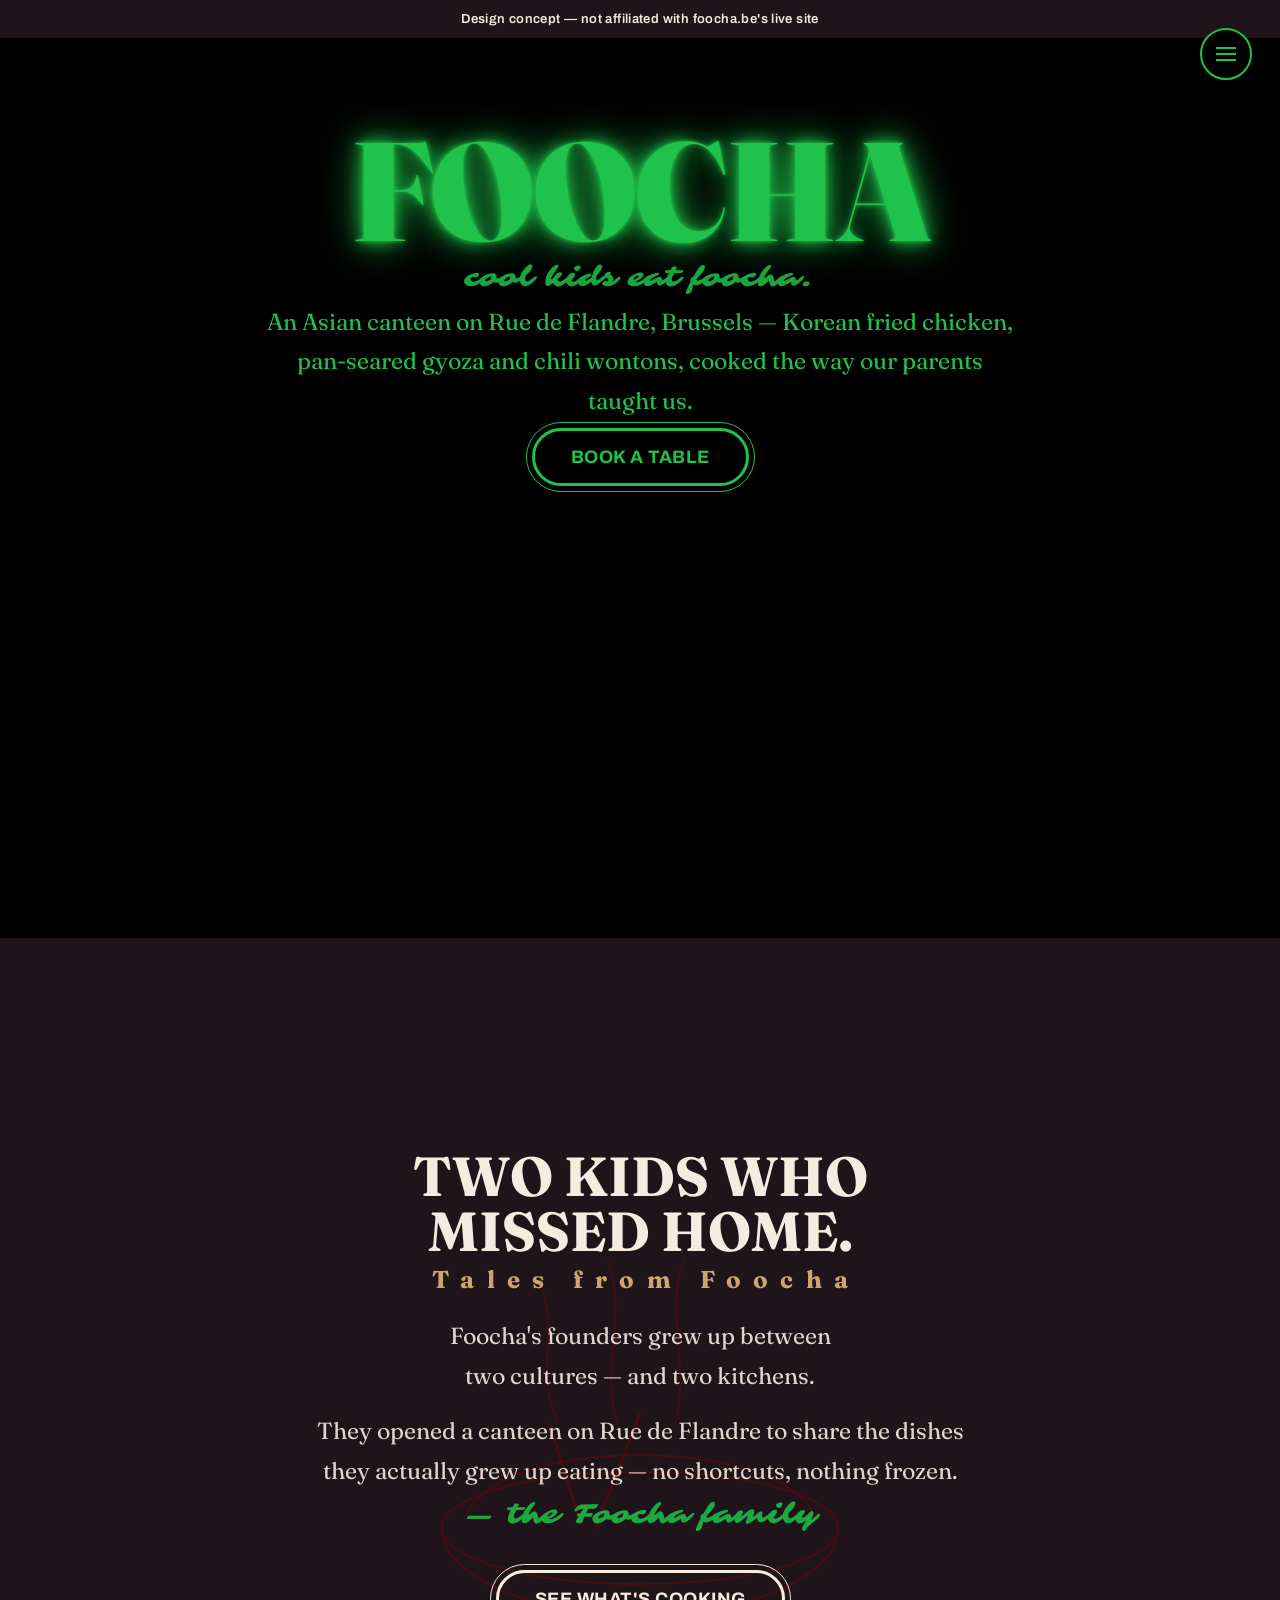
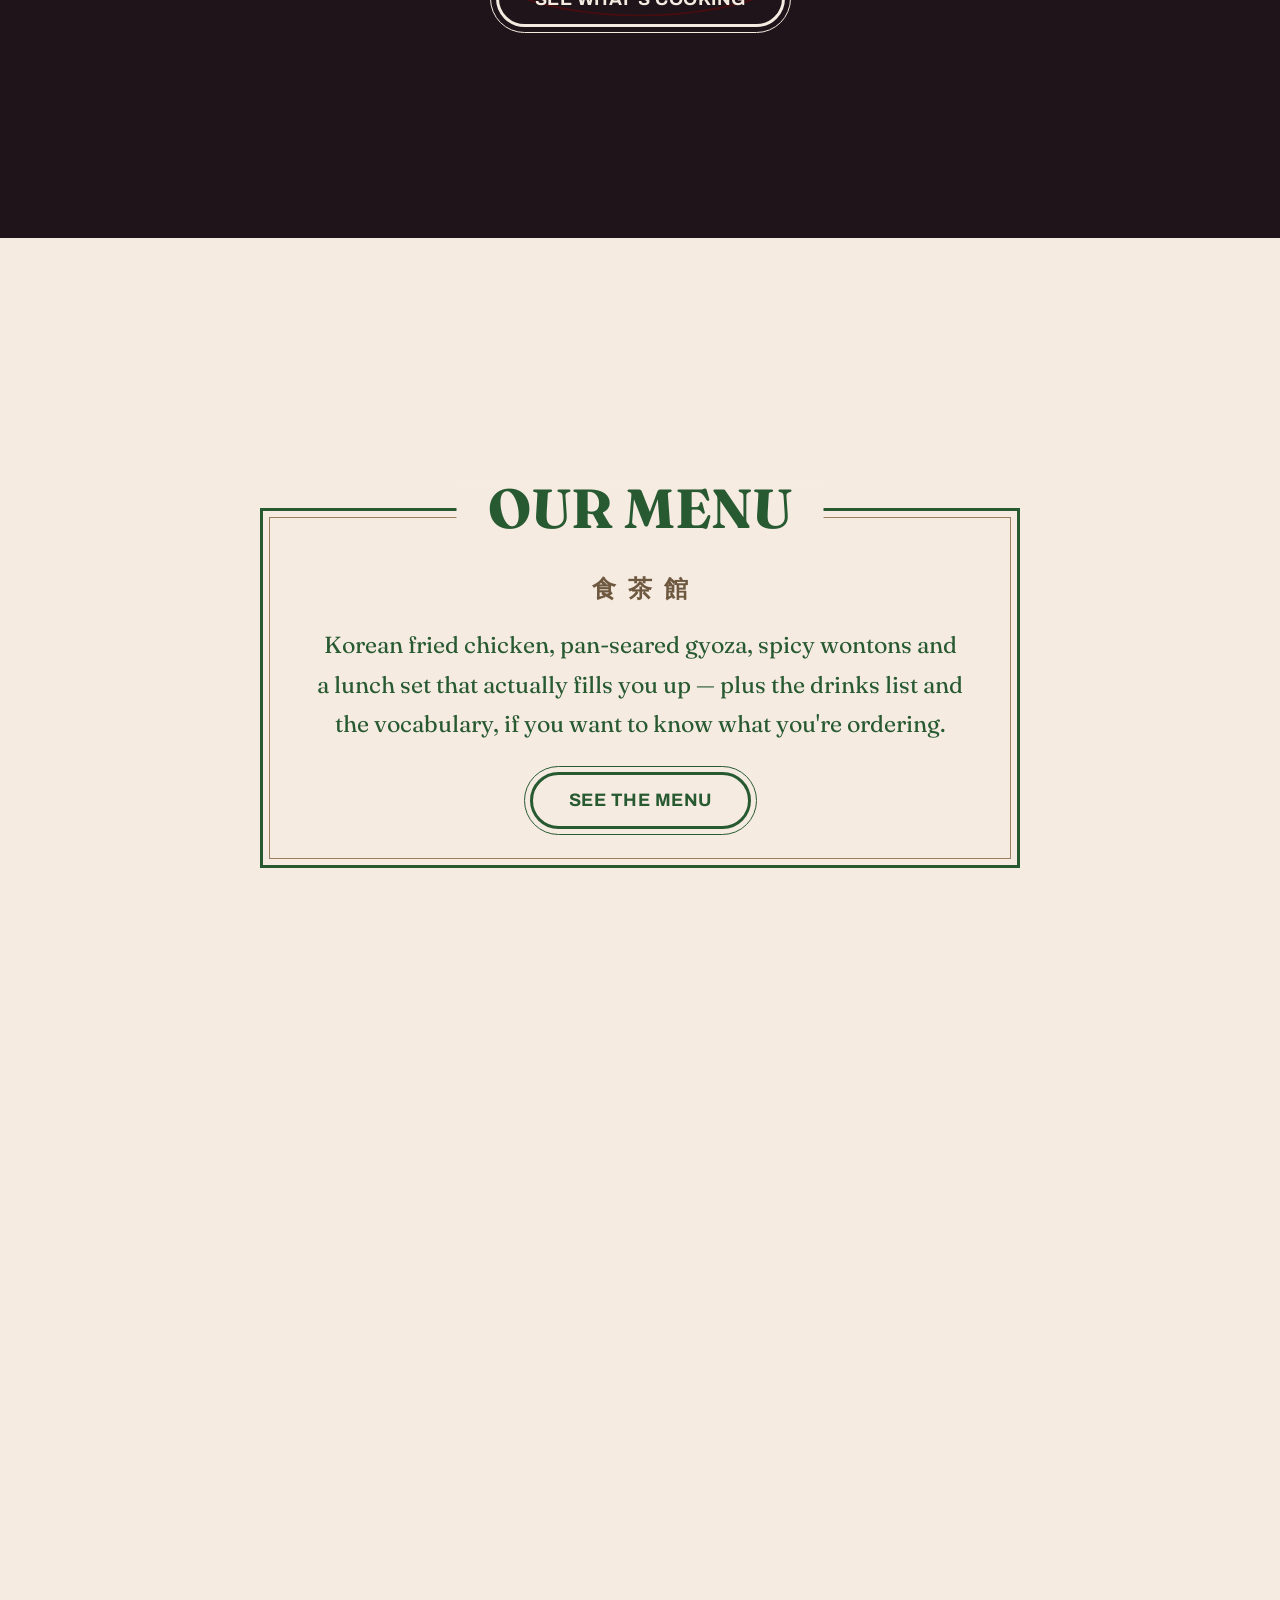
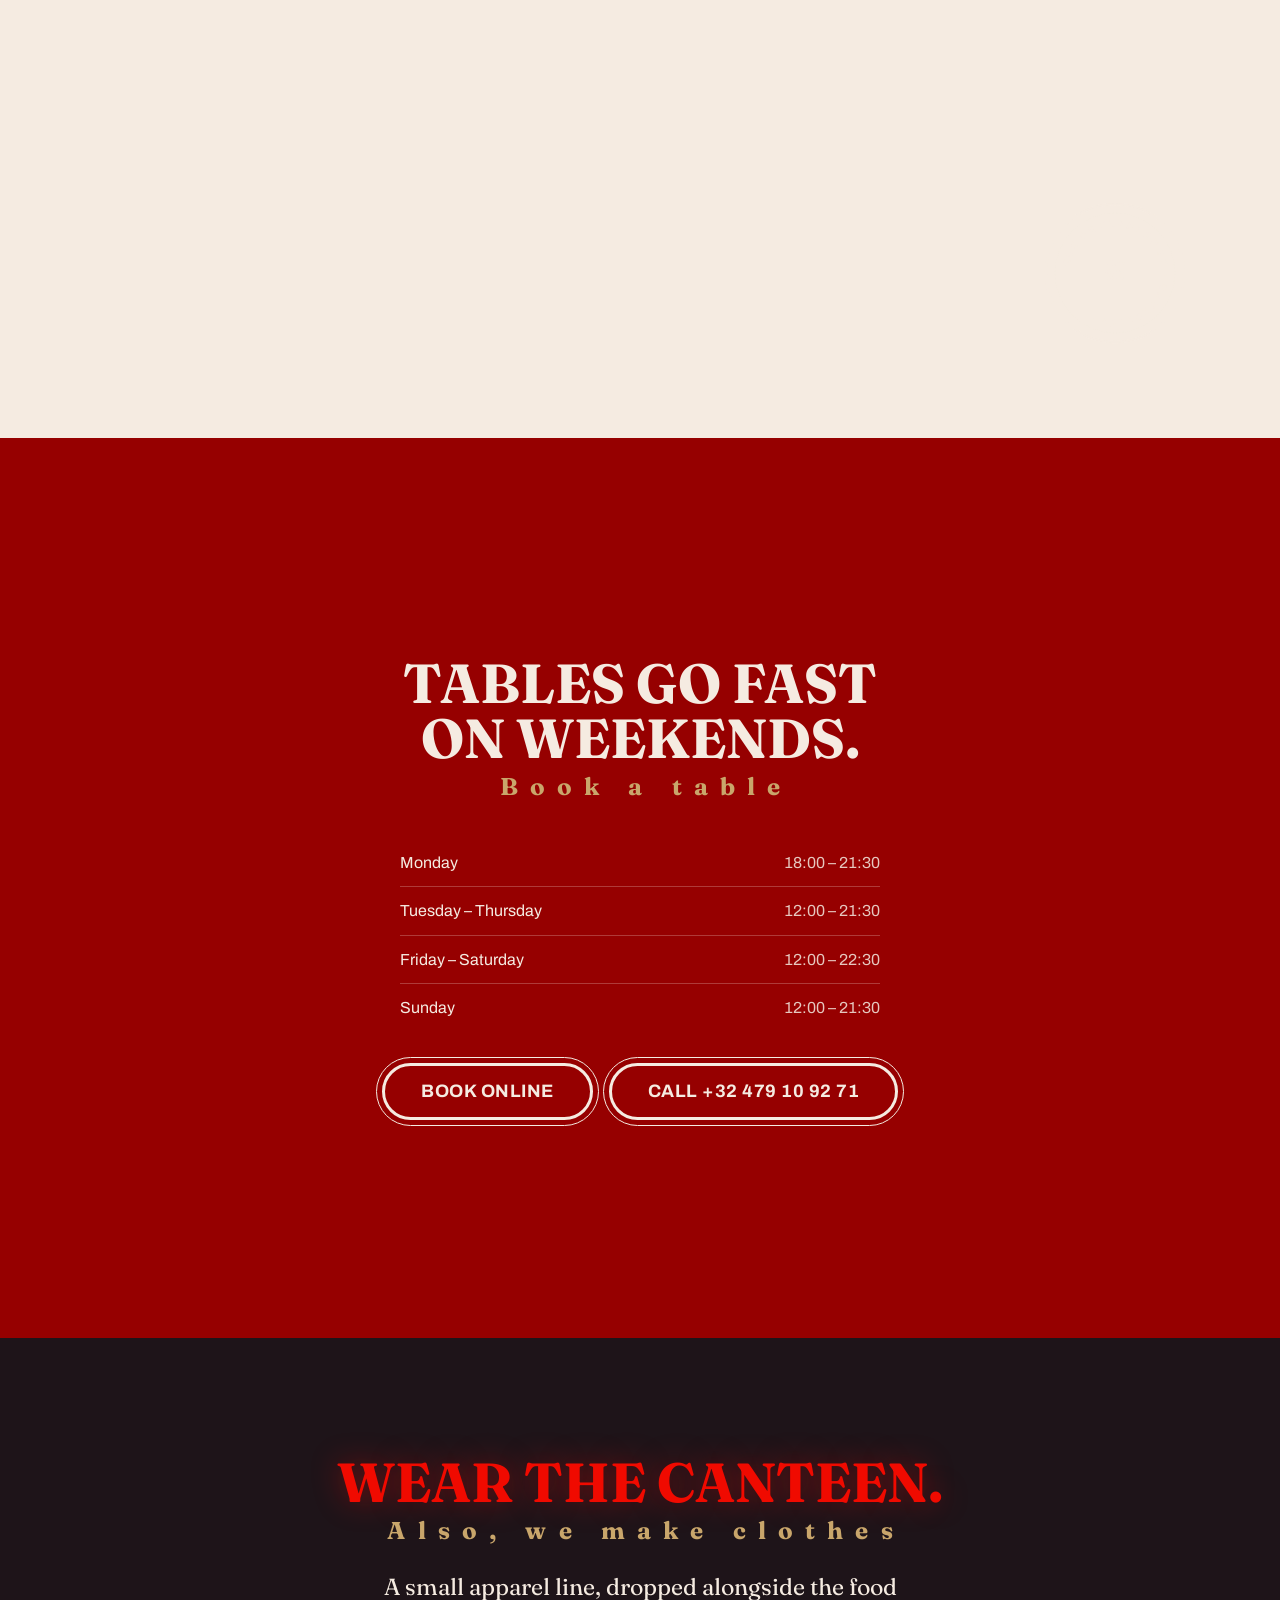
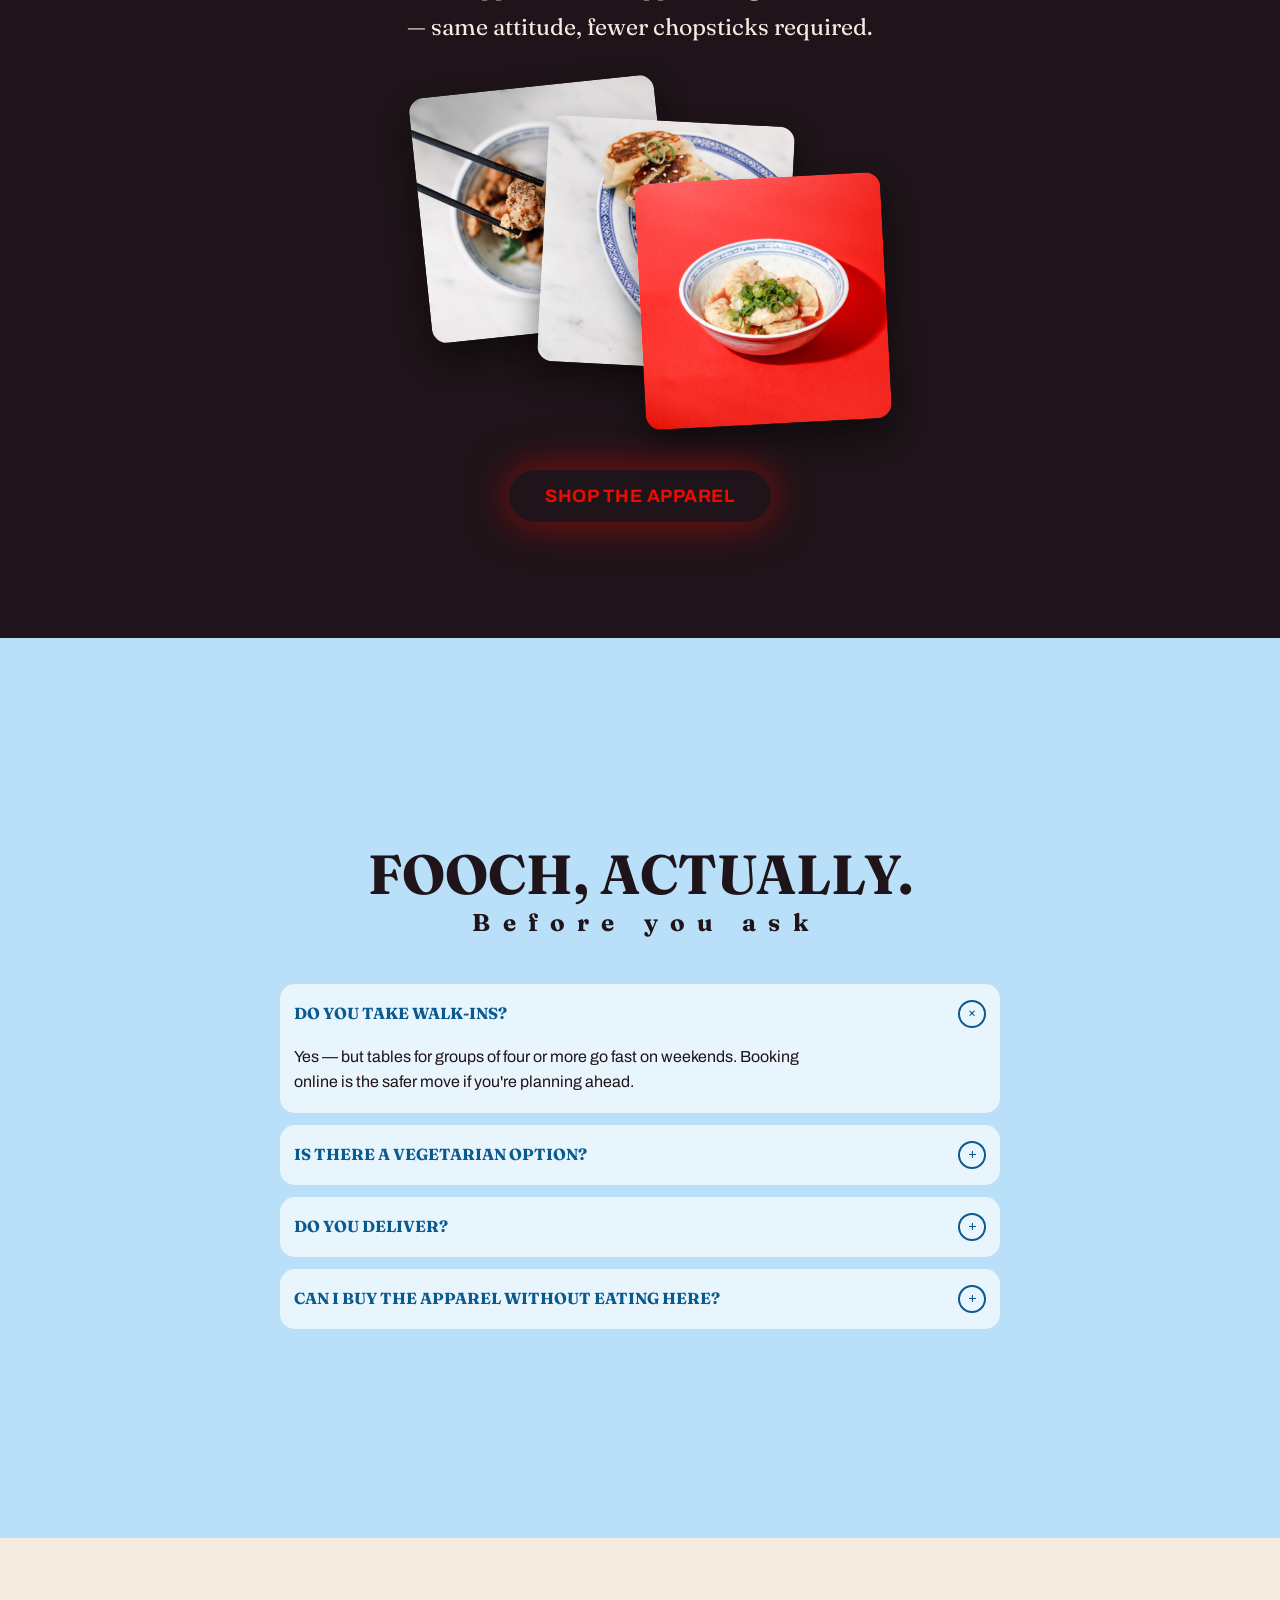
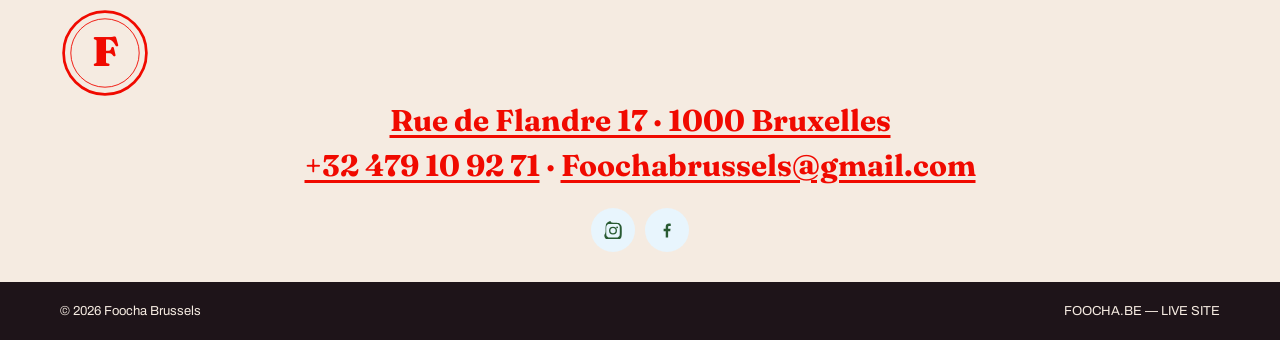
==== commit 5adb521f: "Section photo : vrai effet background-attachment:fixed, comme sur BTC Verifie sur le site de referen" ====
--- a/index.html
+++ b/index.html
@@ -79,32 +79,32 @@
     </div>
   </section>
 
-  <!-- 4. PHOTO PLEIN ÉCRAN + SCEAUX -->
+  <!-- 4. PHOTO PLEIN ÉCRAN + SCEAUX — image en fond CSS fixe (même mécanisme
+       que bigtroubleinchinatown.com : background-attachment:fixed sur la
+       section, les sceaux restent des enfants en flux normal) -->
   <section class="section showcase">
-    <div class="showcase__media">
-      <img src="assets/dishes/fried-chicken-orange.jpg" alt="Bowl of glazed Korean fried chicken with sesame seeds and spring onion, on an orange background">
-      <div class="showcase__seal showcase__seal--1" data-reveal data-delay="0" data-duration="800" aria-hidden="true">
-        <svg viewBox="0 0 200 200">
-          <circle cx="100" cy="100" r="92" fill="none" stroke="#f5ebe1" stroke-width="3"/>
-          <circle cx="100" cy="100" r="80" fill="none" stroke="#f5ebe1" stroke-width="1"/>
-          <path id="sealPathA" d="M 100 100 m -62 0 a 62 62 0 1 1 124 0 a 62 62 0 1 1 -124 0" fill="none"/>
-          <text font-family="Archivo, sans-serif" font-weight="700" font-size="12.5" letter-spacing="3" fill="#f5ebe1">
-            <textPath href="#sealPathA" startOffset="2%">HOME MADE • NOTHING FROZEN •</textPath>
-          </text>
-          <text x="100" y="106" text-anchor="middle" font-family="Fraunces, serif" font-weight="900" font-size="26" fill="#f5ebe1">食</text>
-        </svg>
-      </div>
-      <div class="showcase__seal showcase__seal--2" data-reveal data-delay="250" data-duration="800" aria-hidden="true">
-        <svg viewBox="0 0 200 200">
-          <circle cx="100" cy="100" r="92" fill="none" stroke="#f5ebe1" stroke-width="3"/>
-          <circle cx="100" cy="100" r="80" fill="none" stroke="#f5ebe1" stroke-width="1"/>
-          <path id="sealPathB" d="M 100 100 m -62 0 a 62 62 0 1 1 124 0 a 62 62 0 1 1 -124 0" fill="none"/>
-          <text font-family="Archivo, sans-serif" font-weight="700" font-size="12.5" letter-spacing="3" fill="#f5ebe1">
-            <textPath href="#sealPathB" startOffset="2%">RUE DE FLANDRE 17 • BRUXELLES •</textPath>
-          </text>
-          <text x="100" y="106" text-anchor="middle" font-family="Fraunces, serif" font-weight="900" font-size="26" fill="#f5ebe1">茶</text>
-        </svg>
-      </div>
+    <span class="visually-hidden">Bowl of glazed Korean fried chicken with sesame seeds and spring onion, on an orange background</span>
+    <div class="showcase__seal showcase__seal--1" data-reveal data-delay="0" data-duration="800" aria-hidden="true">
+      <svg viewBox="0 0 200 200">
+        <circle cx="100" cy="100" r="92" fill="none" stroke="#f5ebe1" stroke-width="3"/>
+        <circle cx="100" cy="100" r="80" fill="none" stroke="#f5ebe1" stroke-width="1"/>
+        <path id="sealPathA" d="M 100 100 m -62 0 a 62 62 0 1 1 124 0 a 62 62 0 1 1 -124 0" fill="none"/>
+        <text font-family="Archivo, sans-serif" font-weight="700" font-size="12.5" letter-spacing="3" fill="#f5ebe1">
+          <textPath href="#sealPathA" startOffset="2%">HOME MADE • NOTHING FROZEN •</textPath>
+        </text>
+        <text x="100" y="106" text-anchor="middle" font-family="Fraunces, serif" font-weight="900" font-size="26" fill="#f5ebe1">食</text>
+      </svg>
+    </div>
+    <div class="showcase__seal showcase__seal--2" data-reveal data-delay="250" data-duration="800" aria-hidden="true">
+      <svg viewBox="0 0 200 200">
+        <circle cx="100" cy="100" r="92" fill="none" stroke="#f5ebe1" stroke-width="3"/>
+        <circle cx="100" cy="100" r="80" fill="none" stroke="#f5ebe1" stroke-width="1"/>
+        <path id="sealPathB" d="M 100 100 m -62 0 a 62 62 0 1 1 124 0 a 62 62 0 1 1 -124 0" fill="none"/>
+        <text font-family="Archivo, sans-serif" font-weight="700" font-size="12.5" letter-spacing="3" fill="#f5ebe1">
+          <textPath href="#sealPathB" startOffset="2%">RUE DE FLANDRE 17 • BRUXELLES •</textPath>
+        </text>
+        <text x="100" y="106" text-anchor="middle" font-family="Fraunces, serif" font-weight="900" font-size="26" fill="#f5ebe1">茶</text>
+      </svg>
     </div>
   </section>
 
--- a/css/styles.css
+++ b/css/styles.css
@@ -328,9 +328,21 @@
    Photo plein écran + sceaux
    ========================================================================== */
 
-.showcase { padding: 0; min-height: 90svh; }
-.showcase__media { position: relative; width: 100%; height: 90svh; }
-.showcase__media img { width: 100%; height: 100%; object-fit: cover; }
+.showcase {
+  padding: 0;
+  min-height: 100svh;
+  background-image: url("../assets/dishes/fried-chicken-orange.jpg");
+  background-size: cover;
+  background-position: center;
+  background-attachment: fixed;
+  display: block; /* annule align-items/justify-content de .section : les sceaux gardent leur position absolue propre */
+}
+/* background-attachment:fixed est ignoré par mobile Safari (dégrade
+   proprement en scroll normal) ; on le désactive explicitement sur mobile
+   pour éviter les soucis de repaint connus pendant le scroll inertiel */
+@media (max-width: 768px), (prefers-reduced-motion: reduce) {
+  .showcase { background-attachment: scroll; }
+}
 .showcase__seal {
   position: absolute;
   width: clamp(9rem, 12vw, 15rem);
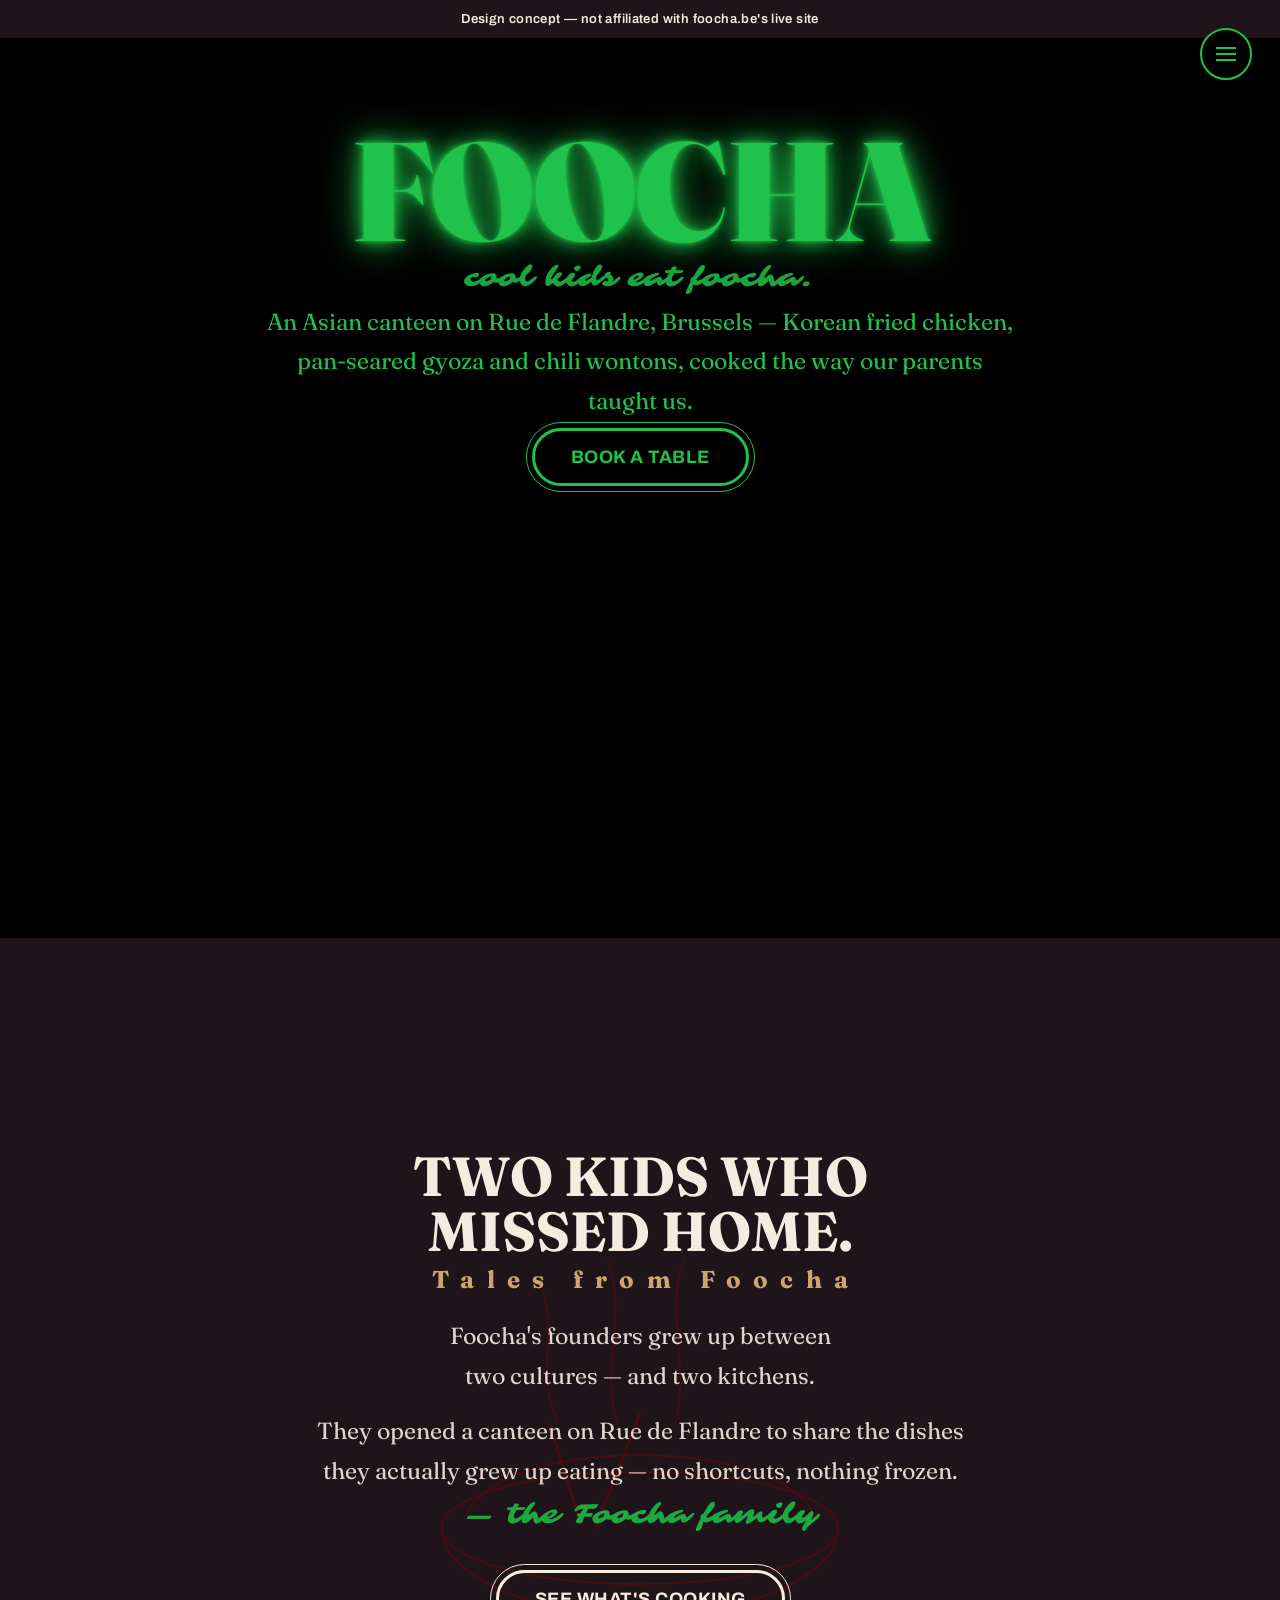
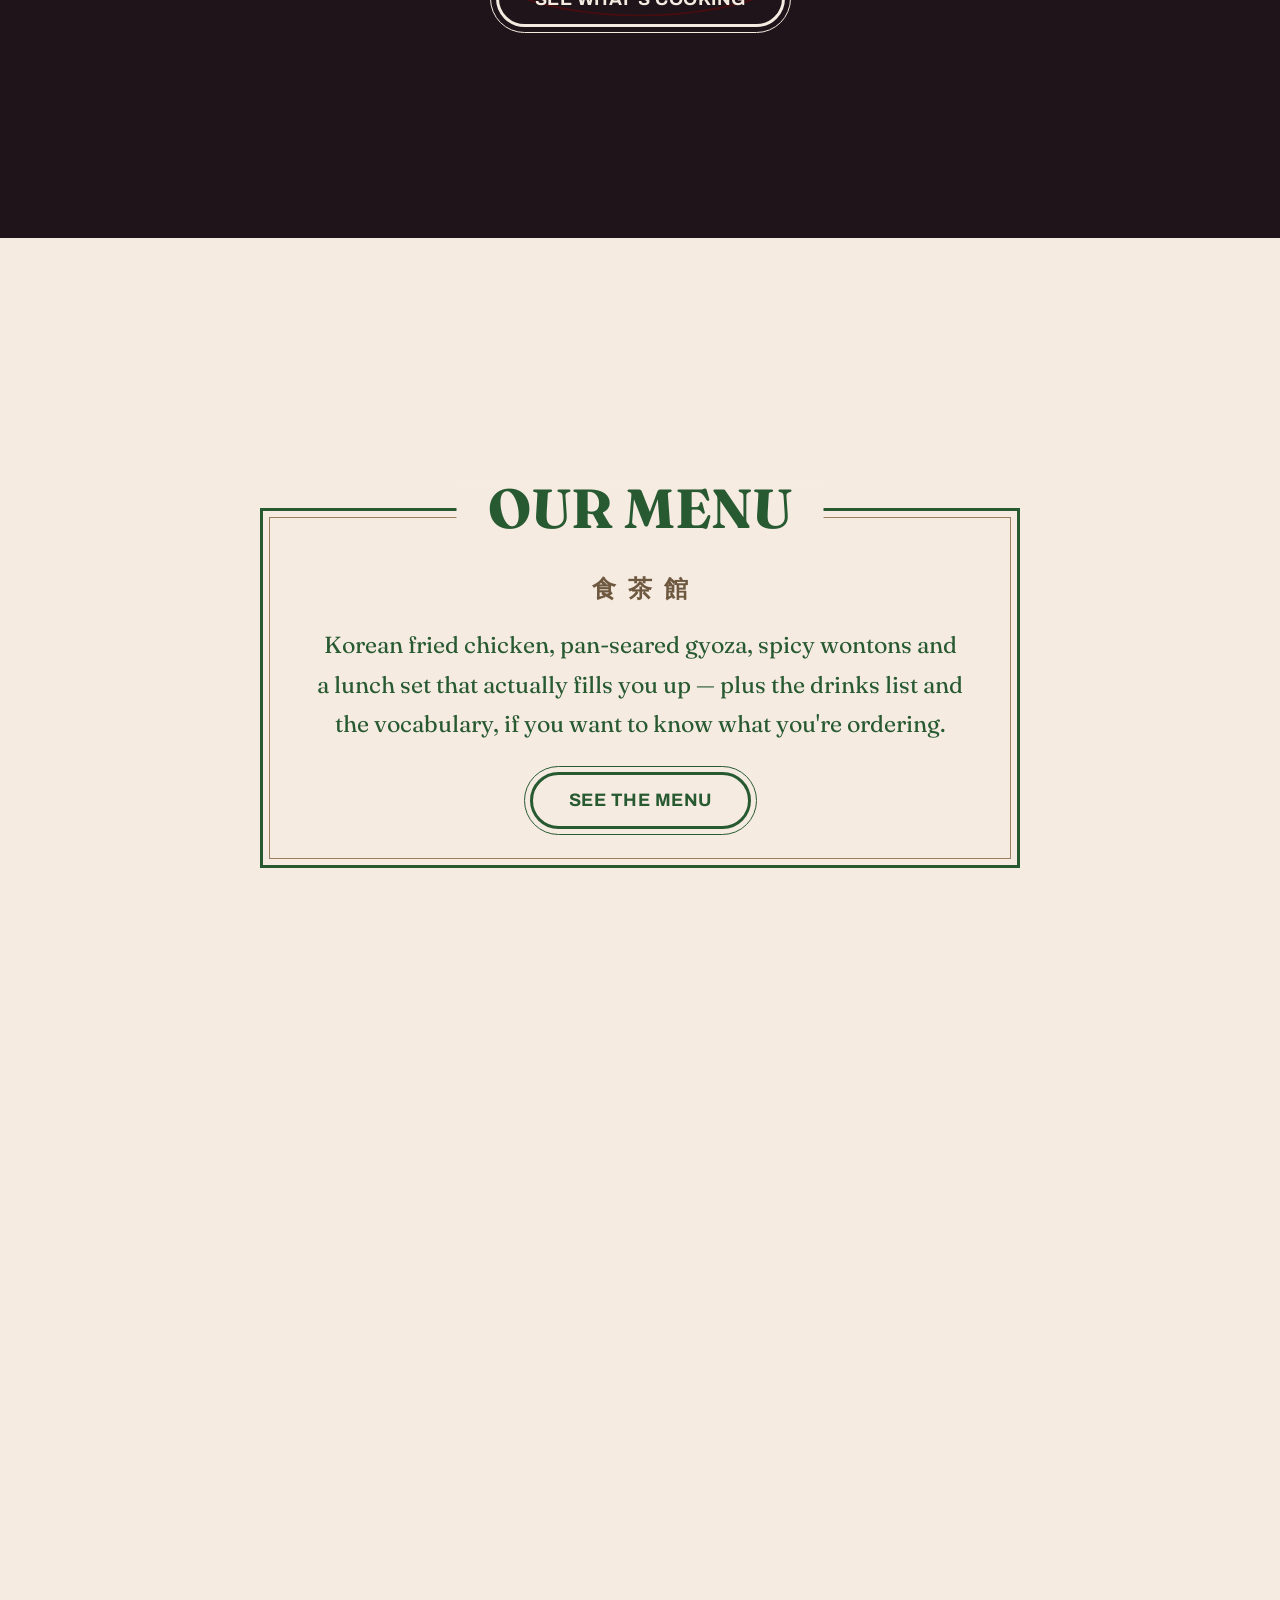
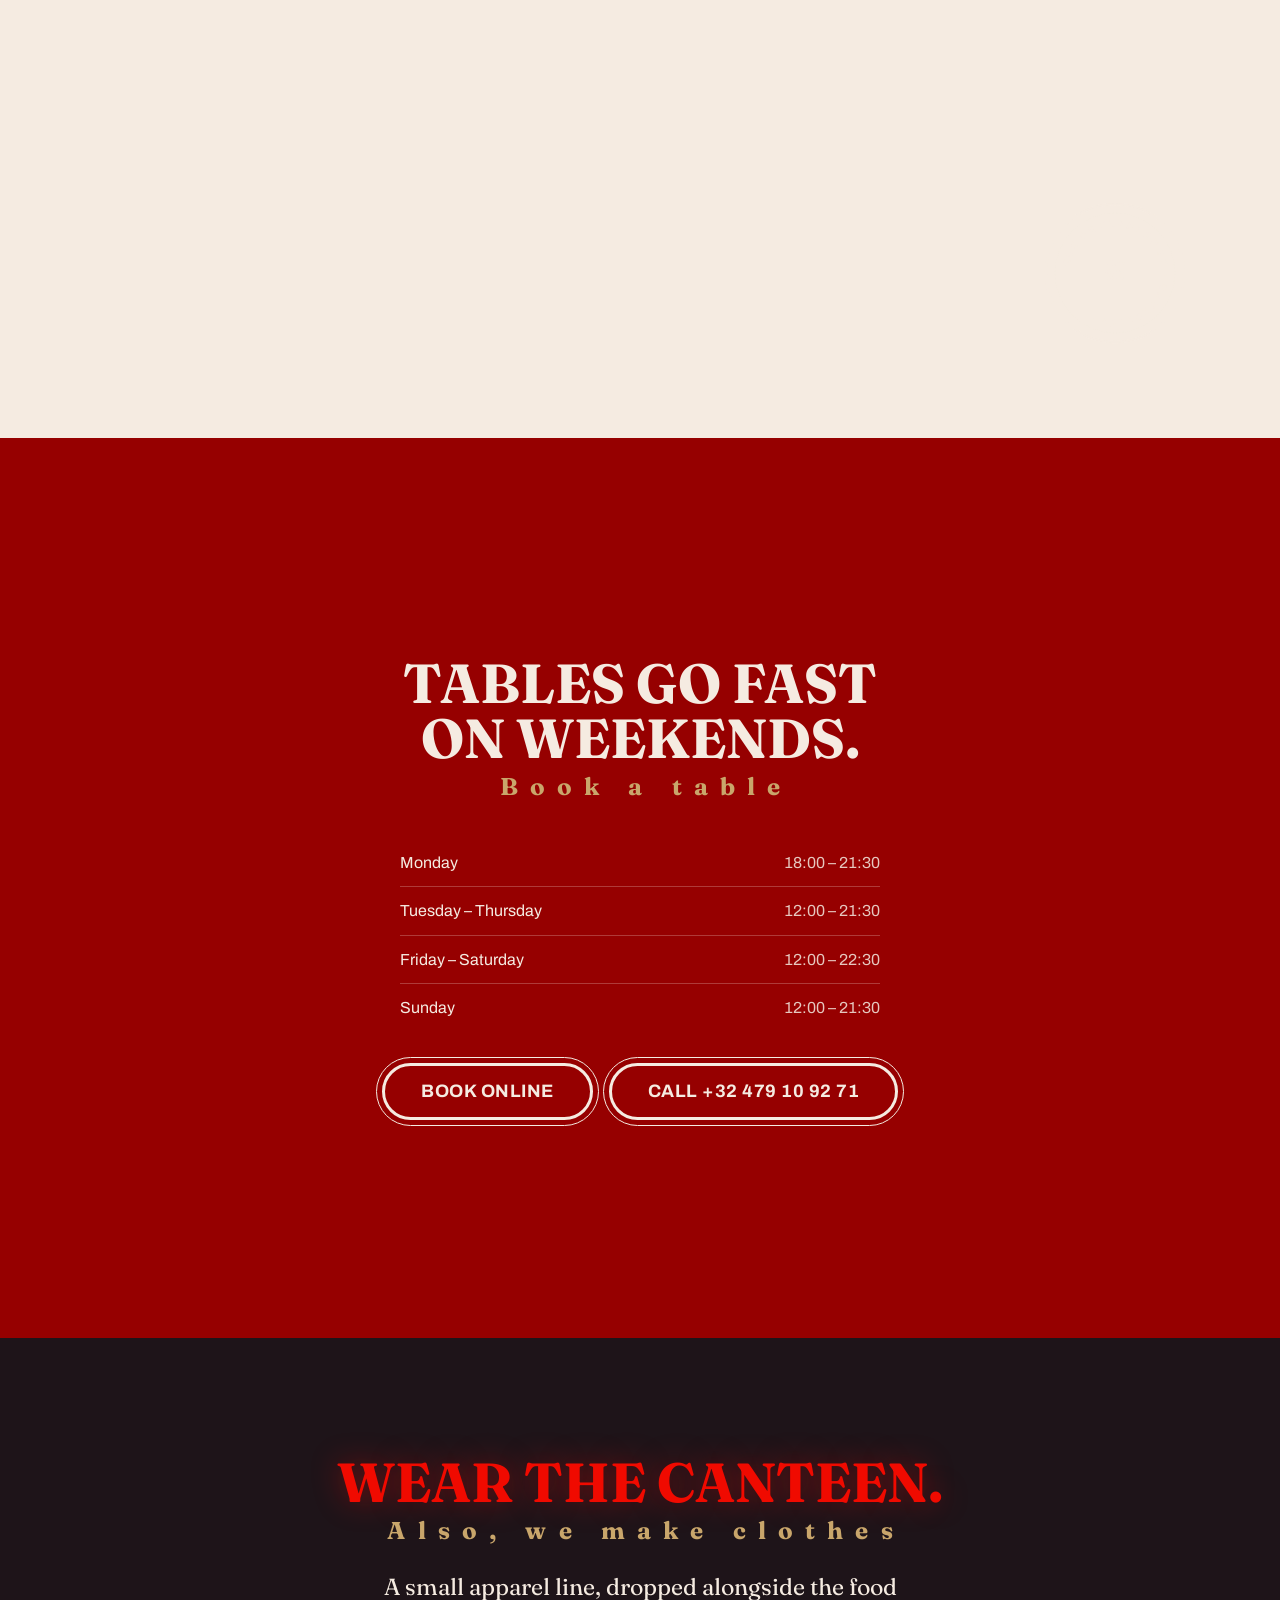
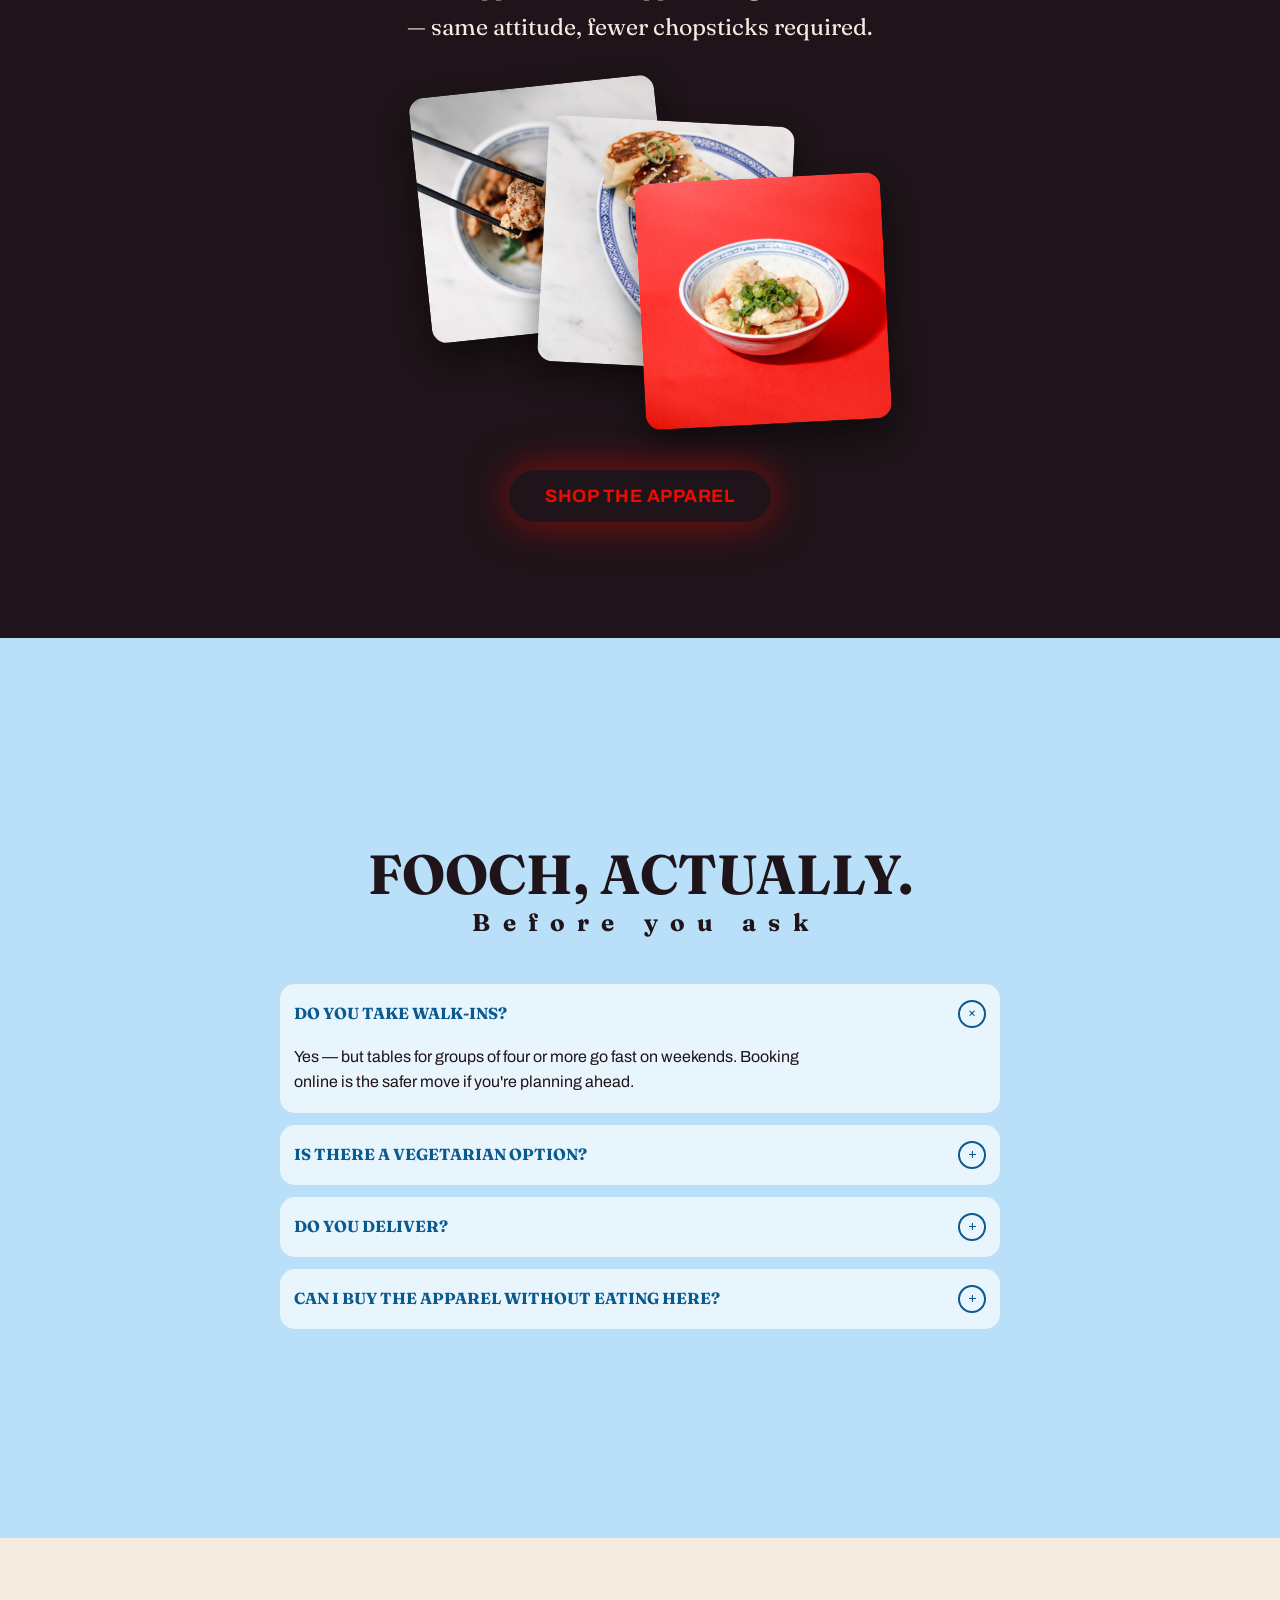
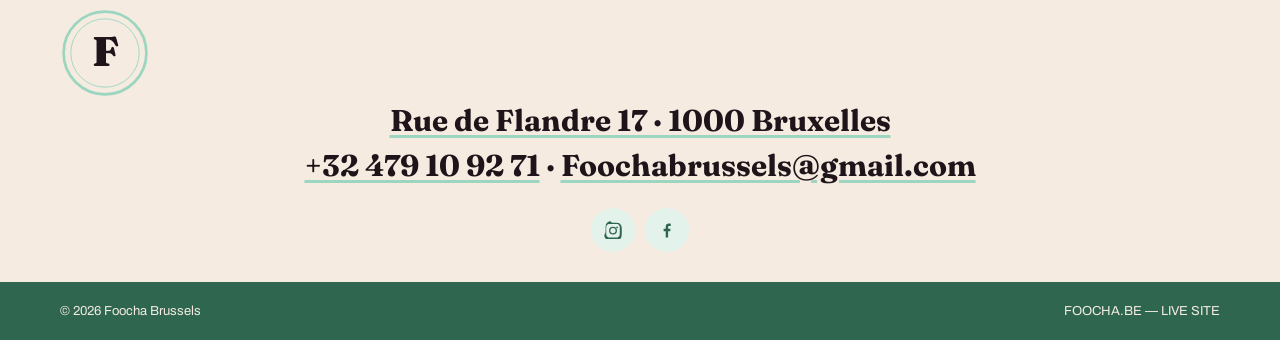
==== commit 490c99da: "Footer dans le vrai theme Foocha (menthe + noir), fix fichiers menu - corrige le mauvais mapping des" ====
--- a/index.html
+++ b/index.html
@@ -196,9 +196,9 @@
   <div class="footer-top container">
     <div class="footer-emblem" aria-hidden="true">
       <svg viewBox="0 0 100 100">
-        <circle cx="50" cy="50" r="46" fill="none" stroke="#f00a00" stroke-width="3"/>
-        <circle cx="50" cy="50" r="38" fill="none" stroke="#f00a00" stroke-width="1"/>
-        <text x="50" y="64" text-anchor="middle" font-family="Fraunces, serif" font-weight="900" font-size="46" fill="#f00a00">F</text>
+        <circle cx="50" cy="50" r="46" fill="none" stroke="#9cd6c0" stroke-width="3"/>
+        <circle cx="50" cy="50" r="38" fill="none" stroke="#9cd6c0" stroke-width="1"/>
+        <text x="50" y="64" text-anchor="middle" font-family="Fraunces, serif" font-weight="900" font-size="46" fill="#1e1419">F</text>
       </svg>
     </div>
     <p class="footer-address">
--- a/css/tokens.css
+++ b/css/tokens.css
@@ -25,6 +25,14 @@
   --c-bronze-light:#c9a66b; /* bronze éclairci : lisible sur --c-ink / --c-blood */
   --c-neon-green: #1fc24a;
 
+  /* ---- vraie identité Foocha (échantillonnée sur leurs propres visuels
+     menu / Instagram : menthe #9cd6c0 + noir sur fond ivoire) — utilisée
+     pour recolorer le footer dans le thème de Foocha plutôt que celui
+     emprunté à BTC */
+  --c-mint:       #9cd6c0;
+  --c-mint-deep:  #2f6650; /* menthe assombrie : 5.7:1 sur --c-cream (AA texte) */
+  --c-mint-pale:  #e3f3ec;
+
   /* ---- typographies ----
      Remplacement libre : Albertus Nova -> Fraunces (seule famille Google Fonts
      couvrant 300/400/700/900 avec un vrai caractère glyphique/gravé ; Marcellus
--- a/css/styles.css
+++ b/css/styles.css
@@ -455,7 +455,10 @@
    Footer — emblème
    ========================================================================== */
 
-.site-footer { background: var(--c-cream); color: var(--c-jade); }
+/* recolorée dans la vraie identité Foocha (menthe #9cd6c0 + noir sur ivoire,
+   échantillonnée sur leurs propres menus) plutôt que le rouge néon / encre
+   empruntés à BTC pour le reste du site */
+.site-footer { background: var(--c-cream); color: var(--c-mint-deep); }
 .footer-top { padding-block: clamp(4rem, 8vw, 7rem) 3rem; text-align: center; }
 .footer-emblem { width: 9rem; height: 9rem; margin-inline: auto 1.6rem auto; }
 .footer-emblem svg { width: 100%; height: 100%; }
@@ -463,22 +466,23 @@
   font-family: var(--font-display);
   font-weight: 700;
   font-size: var(--size-footer-address);
-  color: var(--c-neon-red);
+  color: var(--c-ink);
   line-height: 1.5;
 }
-.footer-address a { text-decoration: underline; text-underline-offset: 4px; }
+.footer-address a { text-decoration: underline; text-underline-offset: 4px; text-decoration-color: var(--c-mint); }
 .footer-social { display: flex; justify-content: center; gap: 1rem; margin-top: 2rem; }
 .footer-social a {
   width: 4.4rem; height: 4.4rem; border-radius: 50%;
-  background: var(--c-sky-soft);
+  background: var(--c-mint-pale);
+  color: var(--c-mint-deep);
   display: flex; align-items: center; justify-content: center;
-  transition: background .2s ease;
-}
-.footer-social a:hover { background: var(--c-bronze); color: var(--c-cream); }
+  transition: background .2s ease, color .2s ease;
+}
+.footer-social a:hover { background: var(--c-mint); color: var(--c-ink); }
 .footer-social svg { width: 1.8rem; height: 1.8rem; fill: currentColor; }
 
 .footer-bottom {
-  background: var(--c-ink);
+  background: var(--c-mint-deep);
   color: var(--c-cream);
   font-family: var(--font-ui);
   font-size: var(--size-footer-legal);
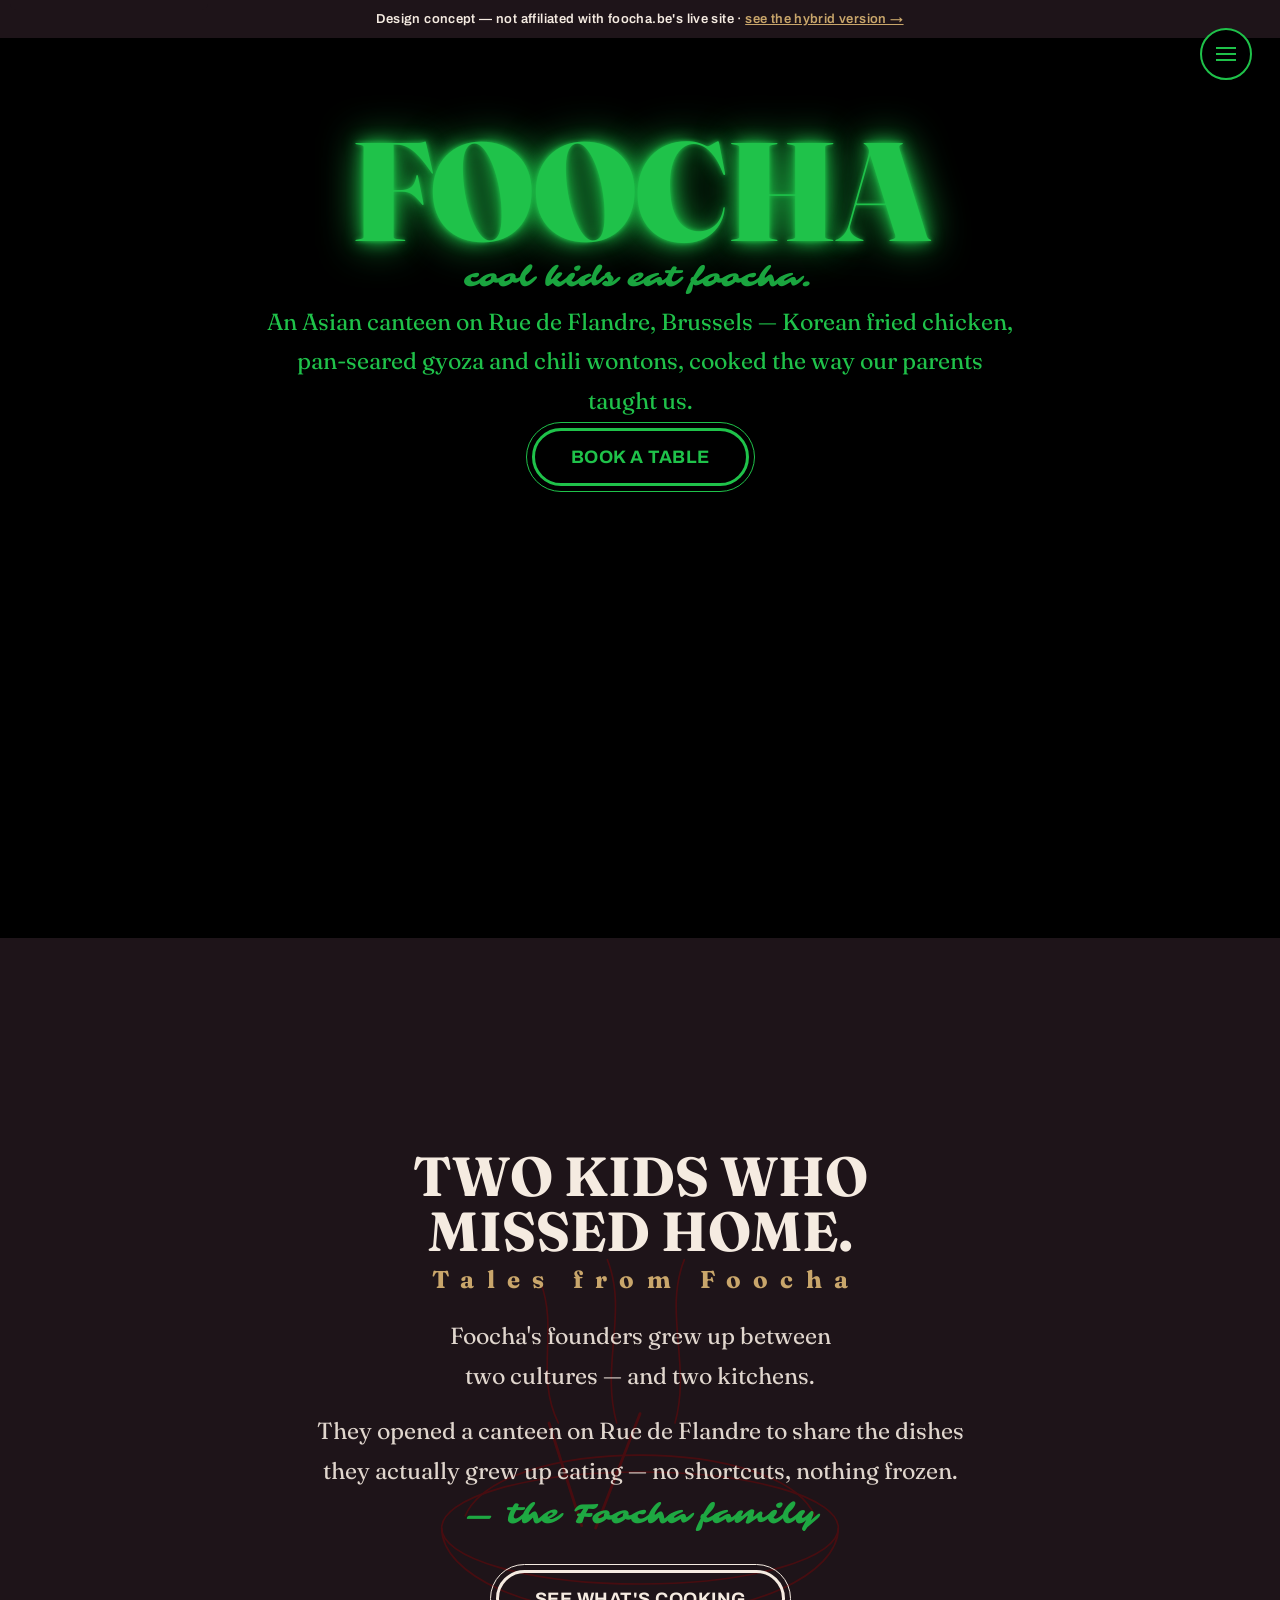
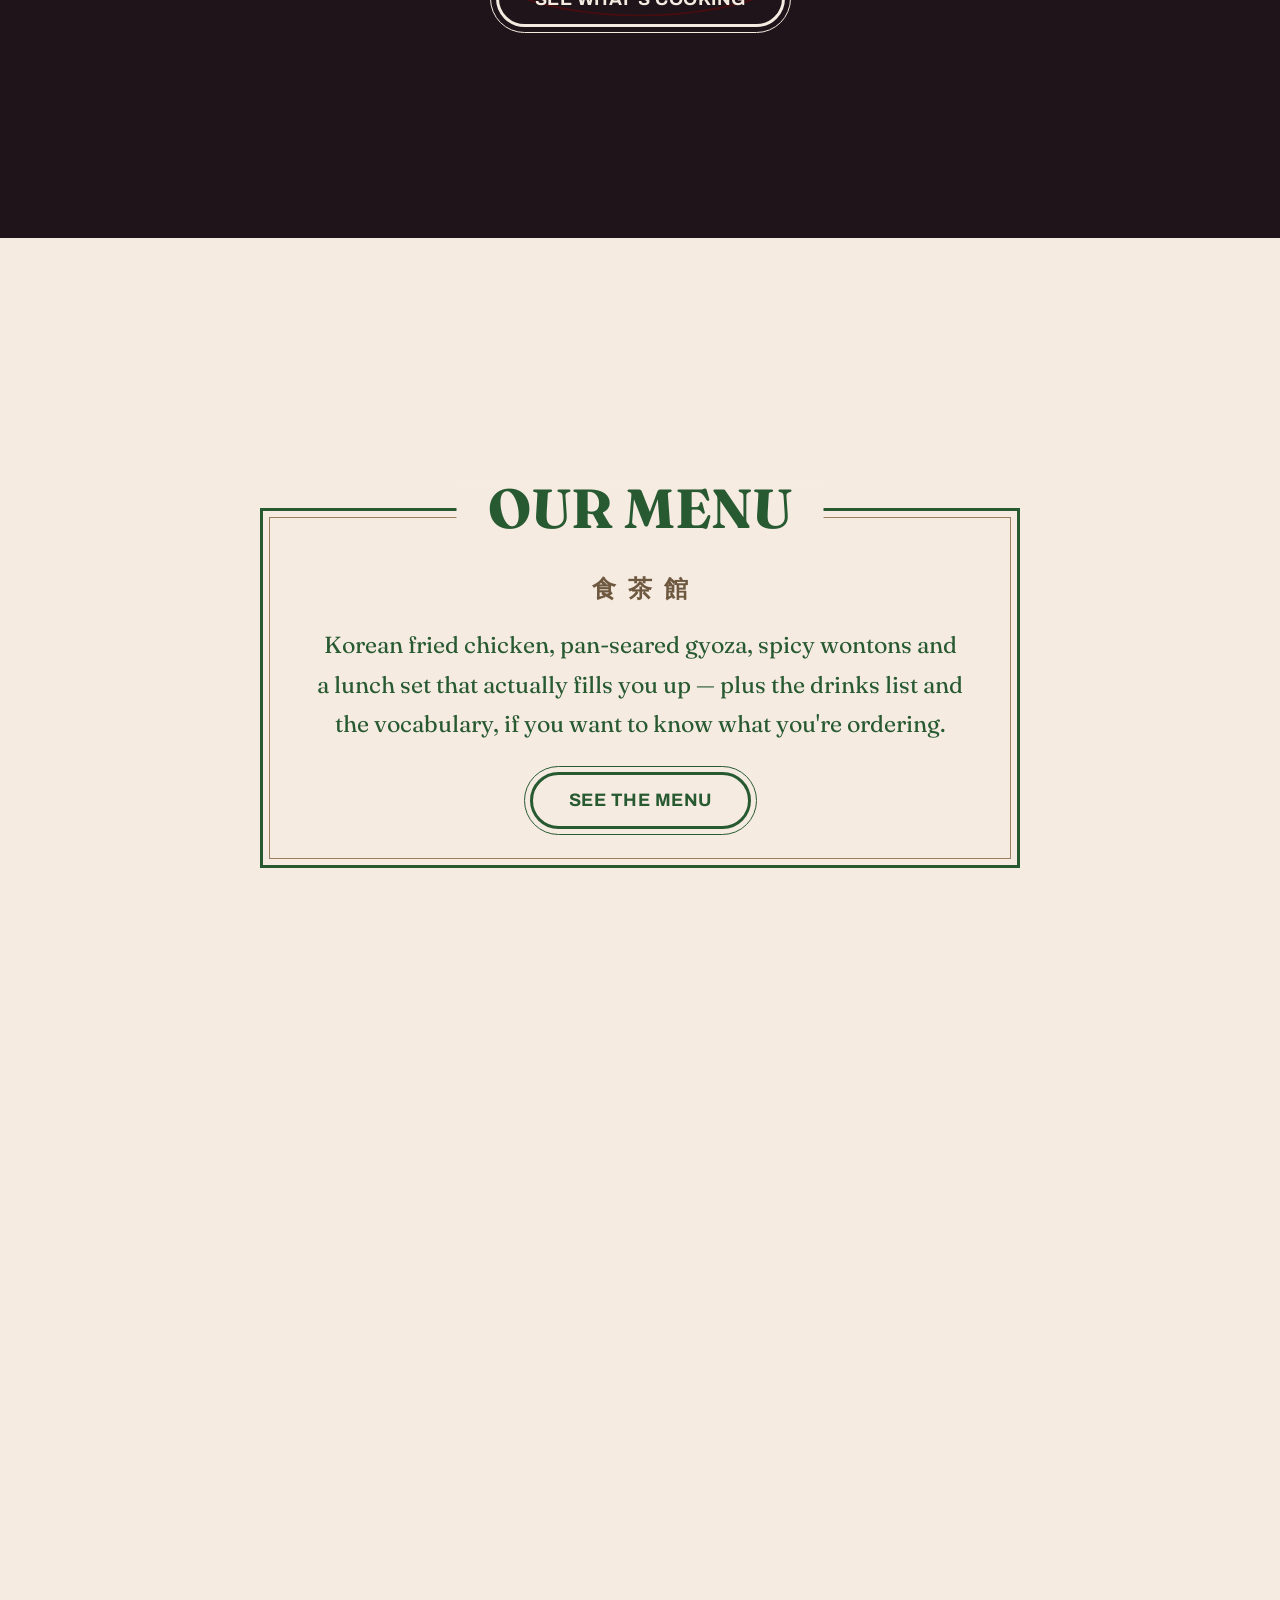
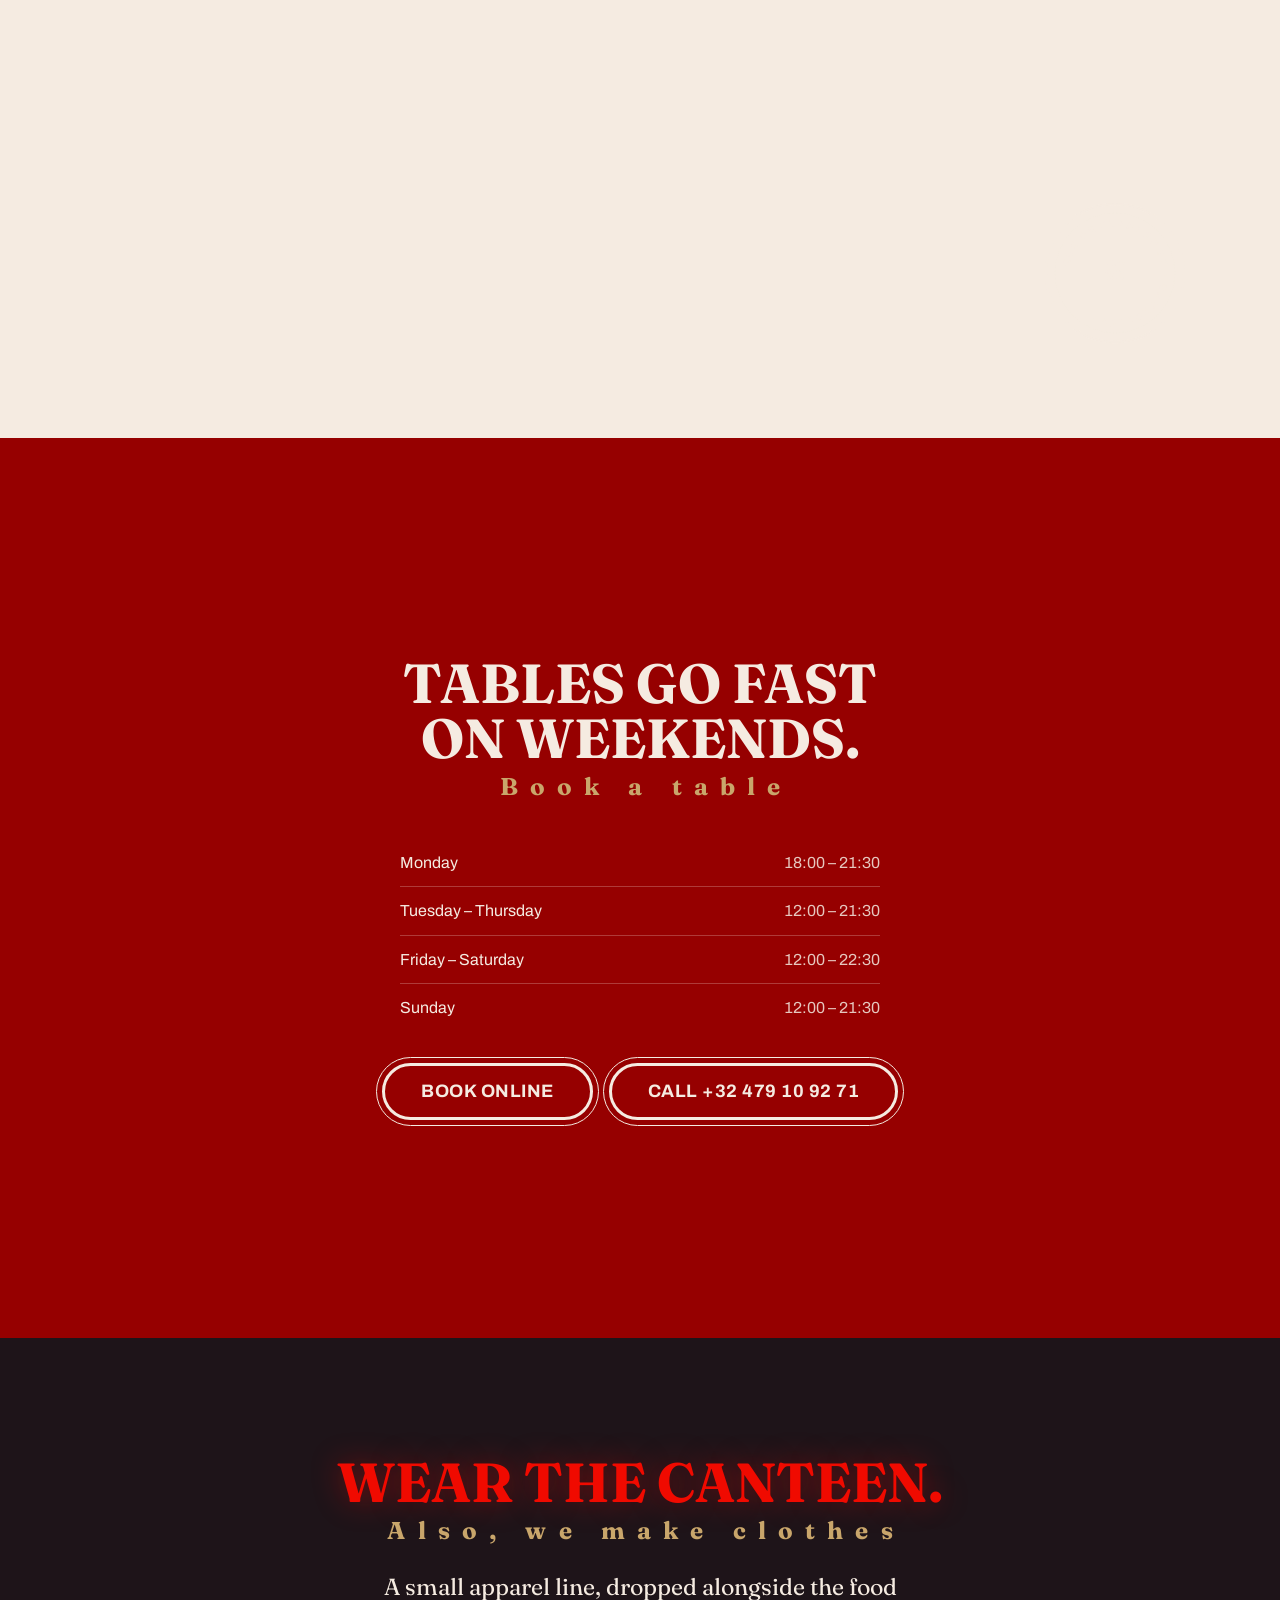
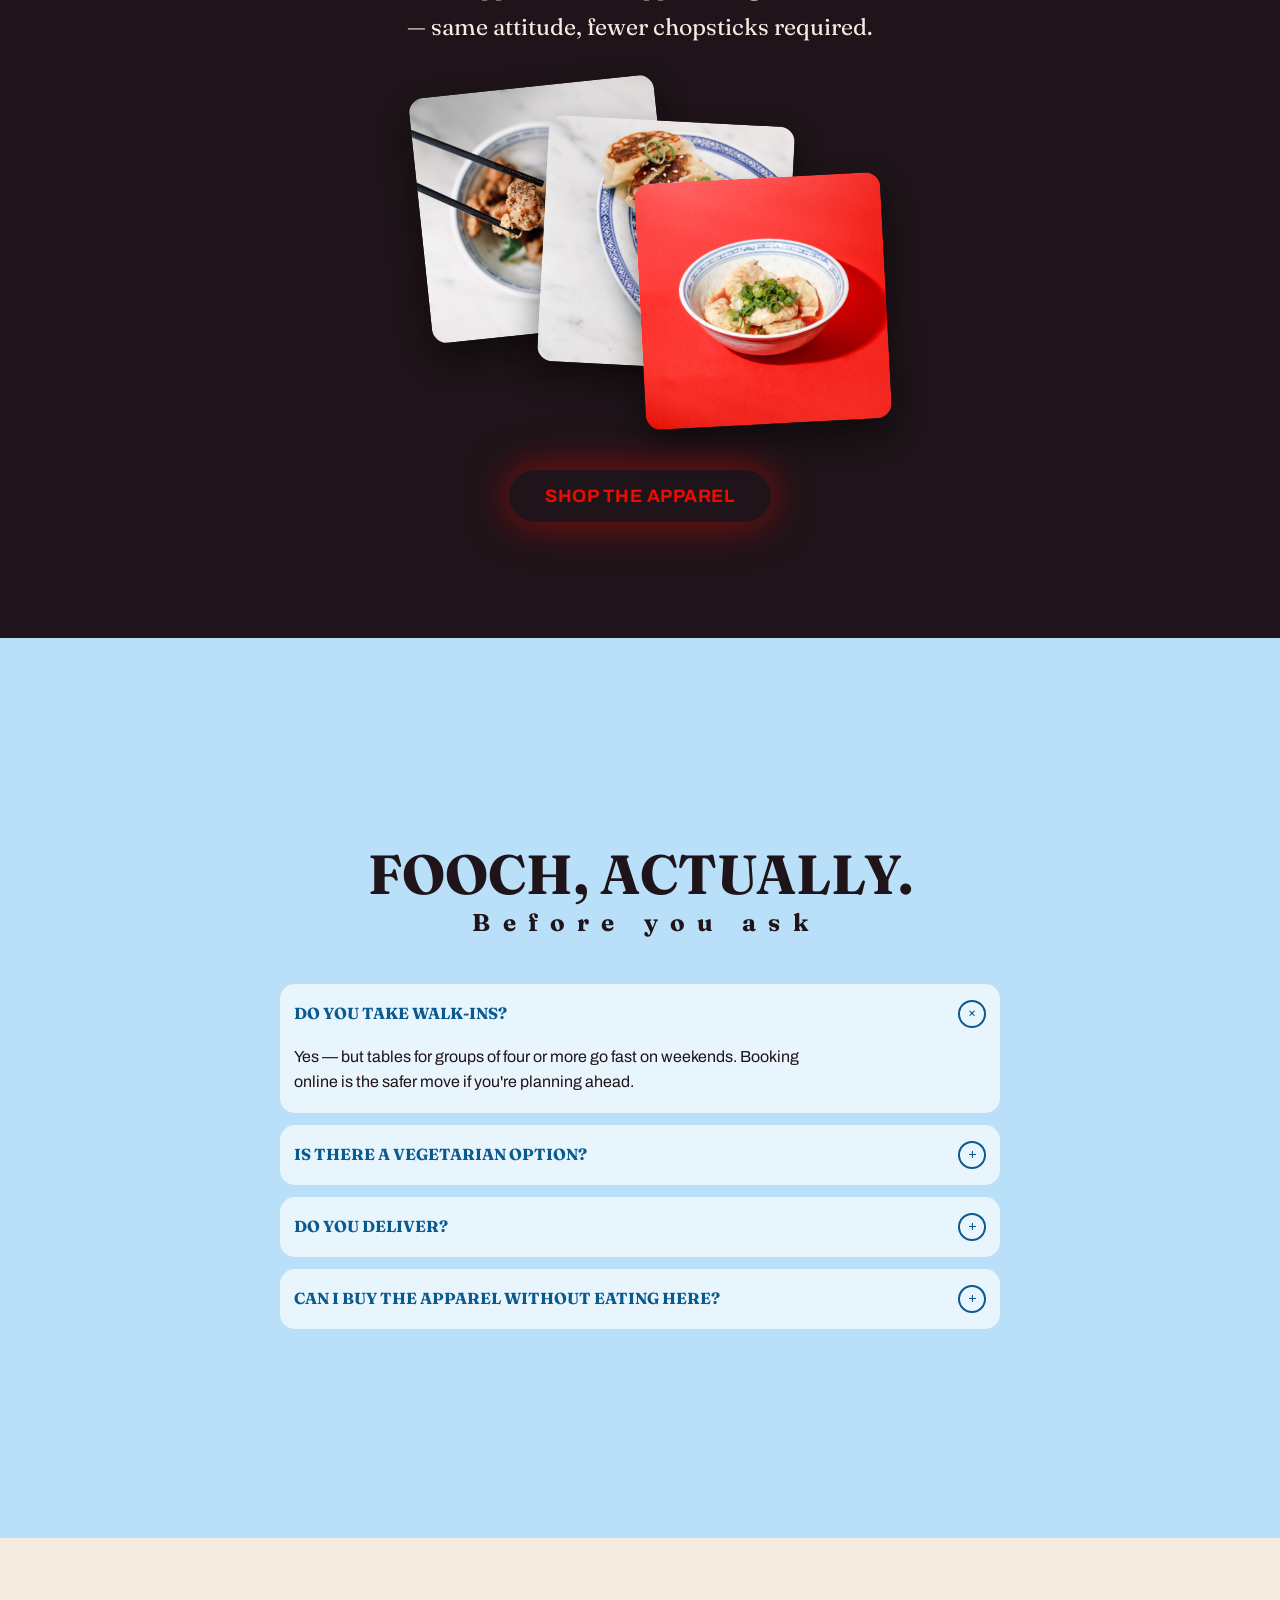
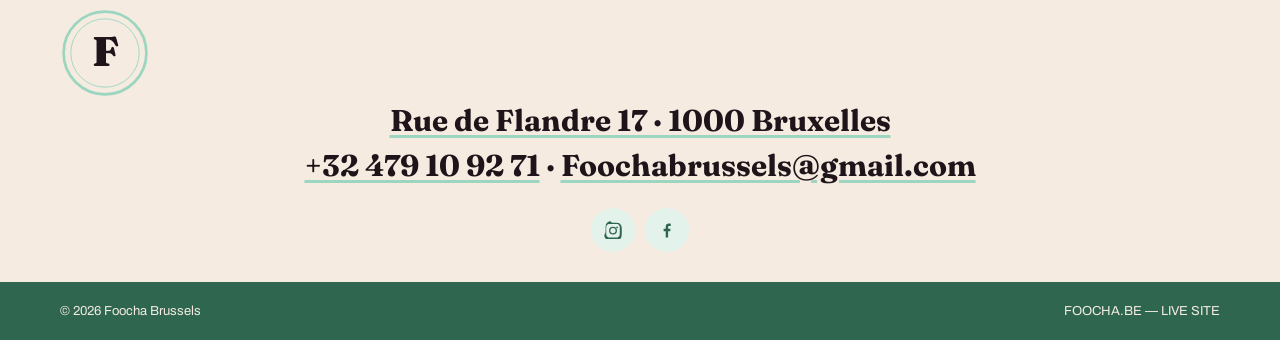
==== commit 16db0a26: "Ajoute hybrid.html (v1 x v2) et corrige 2 photos mal nommees hybrid.html : nav visible (pas d'off-ca" ====
--- a/index.html
+++ b/index.html
@@ -19,7 +19,7 @@
 
 <a class="skip-link" href="#main">Skip to content</a>
 
-<p class="concept-bar">Design concept — not affiliated with foocha.be's live site</p>
+<p class="concept-bar">Design concept — not affiliated with foocha.be's live site · <a href="hybrid.html" style="color:var(--c-bronze-light);text-decoration:underline;">see the hybrid version →</a></p>
 
 <button class="burger" id="nav-toggle" aria-haspopup="dialog" aria-expanded="false" aria-controls="nav-panel" aria-label="Open menu">
   <span class="burger__bars"><span></span><span></span><span></span></span>
@@ -135,7 +135,7 @@
       <div class="merch__visual" aria-hidden="true">
         <img src="assets/dishes/chicken-chopsticks.jpg" alt="">
         <img src="assets/dishes/gyoza-plate.jpg" alt="">
-        <img src="assets/dishes/dumplings-blue.jpg" alt="">
+        <img src="assets/dishes/dumplings-red.jpg" alt="">
       </div>
       <div data-reveal data-delay="250" data-duration="600">
         <a class="btn btn--neon" href="https://www.foocha.be/apparel">Shop the apparel</a>
